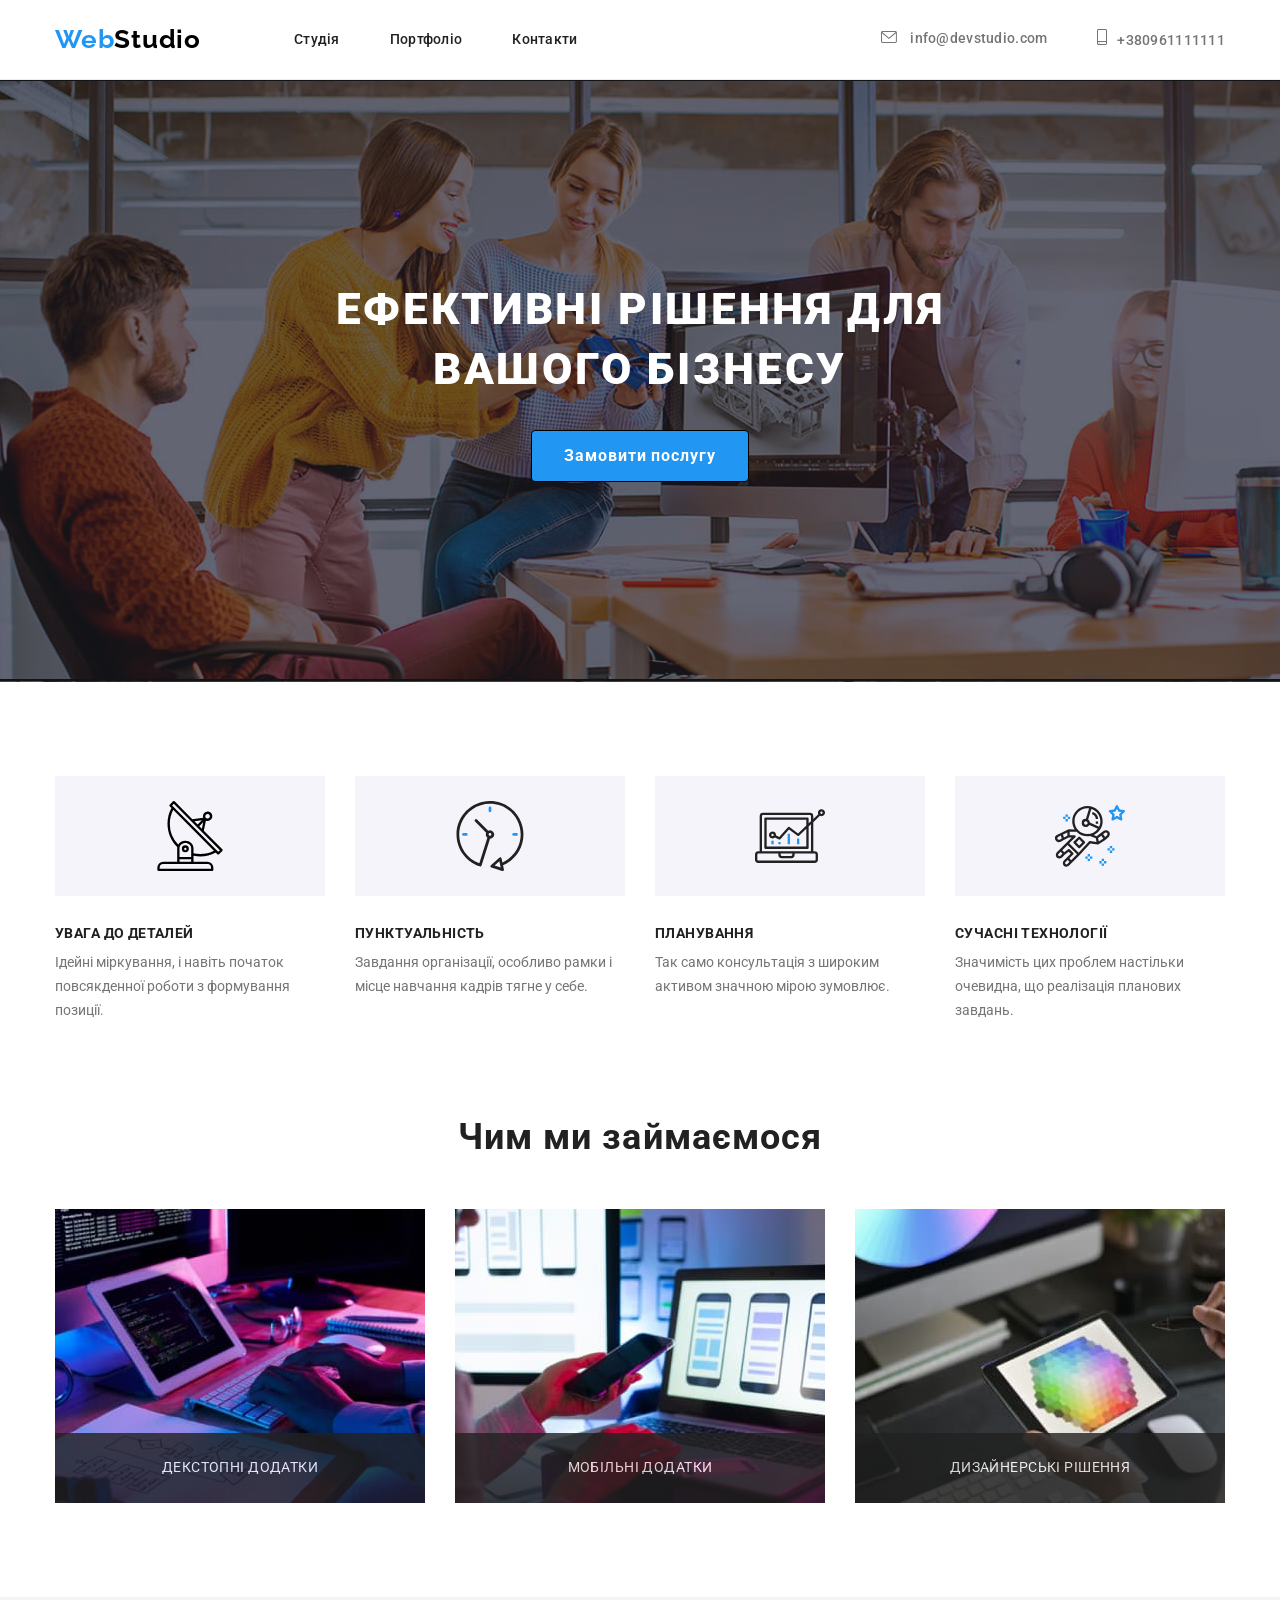
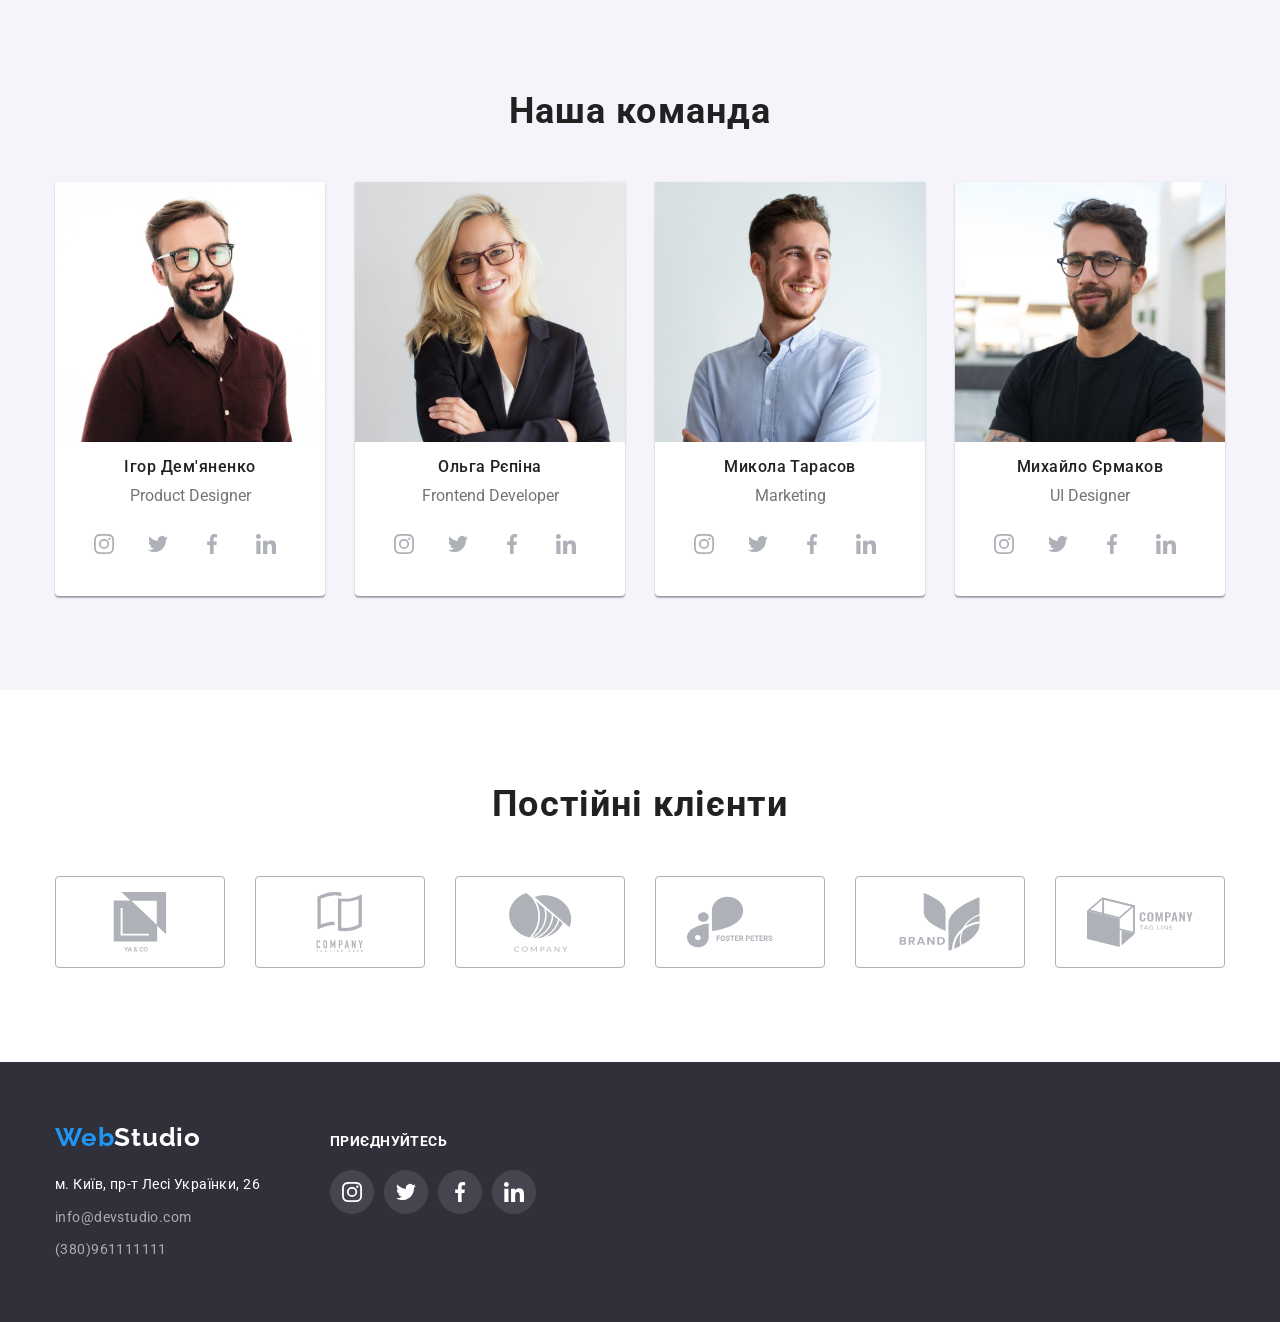
==== index.html @ 89b9e303 "my-hw5" ====
<!DOCTYPE html>
<html lang="uk">
<head>
  <meta charset="UTF-8">
  <meta http-equiv="X-UA-Compatible" content="IE=edge">
  <meta name="viewport" content="width=device-width, initial-scale=1.0">
  <title>Document</title>
  <link rel="stylesheet" href="https://cdnjs.cloudflare.com/ajax/libs/modern-normalize/1.1.0/modern-normalize.min.css" integrity="sha512-wpPYUAdjBVSE4KJnH1VR1HeZfpl1ub8YT/NKx4PuQ5NmX2tKuGu6U/JRp5y+Y8XG2tV+wKQpNHVUX03MfMFn9Q==" crossorigin="anonymous" referrerpolicy="no-referrer">
  <link href="https://fonts.googleapis.com/css2?family=Raleway:wght@700&family=Roboto:wght@400;500;700;900&display=swap" rel="stylesheet">
  <link rel="stylesheet" href="css/style.css">
  <link rel="preconnect" href="https://fonts.googleapis.com">
  <link rel="preconnect" href="https://fonts.gstatic.com" crossorigin>
 </head>
<body>
  <header>
      <div class="conteiner">
        <div class="header-conteiner">
            <div class="logo-conteiner">
              <a class="logo" href="./index.html">Web<span class="icon">Studio</span></a>
            </div>
            <nav>
              <ul class="site-nav">
                <li class="item"><a href="./index.html" class="link">Студія</a></li>
                <li class="item"><a href="./portfolio.html" class="link">Портфоліо</a></li>
                <li class="item"><a href="./index.html" class="link">Контакти</a></li>
              </ul>
            </nav> 
            <ul class="contacts">
              <li class="item">
                <a class="list" href="malto:info@devstudio.com">
                   <svg class="icon-contacts" width="16px" height="12px">
                    <use href="./images/icon.svg#icon-envelope"></use>
                  </svg> info@devstudio.com</a>
              </li>
              <li class="item">
                <a class="list" href="tel:+380961111111">
                  <svg class="icon-contacts" width="10px" height="16px">
                    <use href="./images/icon.svg#icon-smartphone"></use>
                  </svg>+380961111111</a>
              </li>
            </ul>
          </div>
      </div>    
    </header>
  <main>
      <!--Section 1-->
        <section class="main-section">
          <div class="conteiner">
              <h1 class="title">
              Ефективні рішення для вашого бізнесу
            </h1>
            <button type="button" class="button-primary" data-modal-open>
              Замовити послугу
            </button>
            <div class="backdrop is-hidden" data-modal>
              <div class="modal">
                <button class="icon-close" data-modal-close>
                  <svg width="11" height="11">
                    <use href="./images/icon.svg#icon-close"></use>
                  </svg>
                </button>
              </div>

            </div>
          </div>
        </section>
      <!--Наші переваги-->  
      <section class="section">
       <div class="conteiner">
         <div class="section-box">
           <ul class="second-conteiner">
              <li class="section-conteiner">
                    <div class="feature-icon">
                      <svg class="icon-inside" >
                        <use href="./images/icon.svg#icon-antenna"></use>
                      </svg>
                    </div>
                  <h3 class="section-title">
                    Увага до деталей
                  </h3>
                  <p class="secondary-text">
                    Ідейні міркування, і навіть початок повсякденної роботи з формування позиції.
                  </p>
              </li>
              <li class="section-conteiner">
                    <div class="feature-icon">
                      <svg class="icon-inside"  >
                        <use href="./images/icon.svg#icon-clock"></use>
                      </svg>
                    </div>
                    <h3 class="section-title">
                      Пунктуальність
                    </h3>
                    <p class="secondary-text">
                      Завдання організації, особливо рамки і місце навчання кадрів тягне у себе.
                    </p>
                </li>   
                <li class="section-conteiner">
                  <div class="feature-icon">
                      <svg class="icon-inside"  >
                        <use href="./images/icon.svg#icon-diagram"></use>
                      </svg>
                    </div>
                <h3 class="section-title">
                  Планування
                </h3>
                <p class="secondary-text">
                  Так само консультація з широким активом значною мірою зумовлює.
                </p>
              </li>
              <li class="section-conteiner">
                <div class="feature-icon">
                      <svg class="icon-inside"  >
                        <use href="./images/icon.svg#icon-astronaut"></use>
                      </svg>
                    </div>
                <h3 class="section-title">
                  Сучасні технології
                </h3> 
                <p class="secondary-text">
                  Значимість цих проблем настільки очевидна, що реалізація планових завдань.
                </p>
              </li>
             </ul>     
          </div>
        </div>
            </section>
          <!--Чим ми займаємось-->  
          <section class="section">
            <div class="conteiner">
              <div class="section-about">
                <h2 class="main-about">Чим ми займаємося</h2>
                <ul class="img-list">
                        <li class="lists">
                          <div class="list-info">
                            <p class="list-text">Декстопні додатки</p>
                          </div>
                          <img src="./images/img.jpg" alt="Верстальник, створює сайт" width="370">
                        </li>
                        <li class="lists">
                          <div class="list-info">
                            <p class="list-text">Мобільні додатки</p>
                          </div>
                          <img src="./images/box_2.jpg" alt="Тестувальник, перевіряє справність  програм на смартфоні" width="370">
                        </li>
                        <li class="lists">
                          <div class="list-info">
                            <p class="list-text">Дизайнерські рішення</p>
                          </div>
                          <img src="./images/box_3.jpg" alt="Веб. дизайнер, задає зовнішній вигляд  сайту  " width="370">
                        </li>
                    </ul>
                </div>
            </div>  
          </section>
      <!--Наша команда-->
        <section class="section-company">
          <div class="conteiner">
            <h2 class="main-about">
                 Наша команда
              </h2>
          <ul class="team-box">
                      <li class="about-list">
                          <img src="./images/Ihor.jpg" alt="Ihor"  width="270">
                          <div class="title-box">
                                 <h3 class="team-list">
                                Ігор Дем'яненко
                              </h3>
                            <p class="about-team">Product Designer</p>
                              <ul class="team-undercard">
                              <li class="icon-second">
                                <a href="https://www.instagram.com/"  rel="noopener noreferrer nofollow" class="link-icon">
                                  <svg class="icon-team" width="20" height="20">
                                    <use href="./images/icon.svg#icon-instagram"></use>
                                  </svg>
                                </a>
                              </li>
                              <li class="icon-second">
                                <a href="https://twitter.com/" rel="noopener noreferrer nofollow" class="link-icon">
                                   <svg class="icon-team" width="20" height="20">
                                    <use href="./images/icon.svg#icon-twitter"></use>
                                   </svg>
                                </a>
                              </li>
                              <li class="icon-second">
                                <a href="https://facebook.com" rel="noopener noreferrer nofollow" class="link-icon">
                                  <svg class="icon-team"  width="20" height="20">
                                    <use href="./images/icon.svg#icon-facebook"></use>
                                  </svg>
                                </a>
                              </li>
                              <li class="icon-second">
                                <a href="" rel="noopener noreferrer nofollow" class="link-icon">
                                  <svg class="icon-team" width="20" height="20">
                                    <use href="./images/icon.svg#icon-linkedin"></use>
                                  </svg>
                                </a>
                              </li>
                          </ul>
                          </div>
                      </li>
                      <li class="about-list">
                        <img src="./images/Olga.jpg" alt="Olga"  width="270">
                        <div class="title-box">
                            <h3 class="team-list">
                             Ольга Рєпіна
                            </h3>
                            <p class="about-team">
                             Frontend Developer
                            </p>
                          <ul class="team-undercard">
                              <li class="icon-second">
                                <a href="https://www.instagram.com/"  rel="noopener noreferrer nofollow" class="link-icon">
                                  <svg class="icon-team" width="20" height="20">
                                    <use href="./images/icon.svg#icon-instagram"></use>
                                  </svg>
                                </a>
                              </li>
                              <li class="icon-second">
                                <a href="https://twitter.com/" rel="noopener noreferrer nofollow" class="link-icon">
                                   <svg class="icon-team" width="20" height="20">
                                    <use href="./images/icon.svg#icon-twitter"></use>
                                   </svg>
                                </a>
                              </li>
                              <li class="icon-second">
                                <a href="https://facebook.com" rel="noopener noreferrer nofollow" class="link-icon">
                                  <svg class="icon-team"  width="20" height="20">
                                    <use href="./images/icon.svg#icon-facebook"></use>
                                  </svg>
                                </a>
                              </li>
                              <li class="icon-second">
                                <a href="" rel="noopener noreferrer nofollow" class="link-icon">
                                  <svg class="icon-team" width="20" height="20">
                                    <use href="./images/icon.svg#icon-linkedin"></use>
                                  </svg>
                                </a>
                              </li>
                          </ul>
                        </div>
                      </li>
                      <li class="about-list">
                        <img src="./images/Mukola.jpg" alt="Mukola"  width="270">
                        <div class="title-box">
                          <h3 class="team-list">
                          Микола Тарасов
                        </h3>
                        <p class="about-team">
                          Marketing
                        </p>
                        <ul class="team-undercard">
                            <li class="icon-second">
                              <a href="https://www.instagram.com/"  rel="noopener noreferrer nofollow" class="link-icon">
                                <svg class="icon-team" width="20" height="20">
                                  <use href="./images/icon.svg#icon-instagram"></use>
                                </svg>
                              </a>
                            </li>
                            <li class="icon-second">
                              <a href="https://twitter.com/" rel="noopener noreferrer nofollow" class="link-icon">
                                  <svg class="icon-team" width="20" height="20">
                                  <use href="./images/icon.svg#icon-twitter"></use>
                                  </svg>
                              </a>
                            </li>
                            <li class="icon-second">
                              <a href="https://facebook.com" rel="noopener noreferrer nofollow" class="link-icon">
                                <svg class="icon-team"  width="20" height="20">
                                  <use href="./images/icon.svg#icon-facebook"></use>
                                </svg>
                              </a>
                            </li>
                            <li class="icon-second">
                              <a href="" rel="noopener noreferrer nofollow" class="link-icon">
                                <svg class="icon-team" width="20" height="20">
                                  <use href="./images/icon.svg#icon-linkedin"></use>
                                </svg>
                              </a>
                            </li>
                        </ul>
                        </div>
                      </li>
                    <li class="about-list">
                        <img src="./images/Mykhailo.jpg" alt="Mykhailo"  width="270">
                        <div class="title-box">
                           <h3 class="team-list">
                          Михайло Єрмаков
                        </h3>
                        <p class="about-team">
                          UI Designer
                        </p>
                        <ul class="team-undercard">
                            <li class="icon-second">
                              <a href="https://www.instagram.com/"  rel="noopener noreferrer nofollow" class="link-icon">
                                <svg class="icon-team" width="20" height="20">
                                  <use href="./images/icon.svg#icon-instagram"></use>
                                </svg>
                              </a>
                            </li>
                            <li class="icon-second">
                              <a href="https://twitter.com/" rel="noopener noreferrer nofollow" class="link-icon">
                                  <svg class="icon-team" width="20" height="20">
                                  <use href="./images/icon.svg#icon-twitter"></use>
                                  </svg>
                              </a>
                            </li>
                            <li class="icon-second">
                              <a href="https://facebook.com" rel="noopener noreferrer nofollow" class="link-icon">
                                <svg class="icon-team"  width="20" height="20">
                                  <use href="./images/icon.svg#icon-facebook"></use>
                                </svg>
                              </a>
                            </li>
                            <li class="icon-second">
                              <a href="" rel="noopener noreferrer nofollow" class="link-icon">
                                <svg class="icon-team" width="20" height="20">
                                  <use href="./images/icon.svg#icon-linkedin"></use>
                                </svg>
                              </a>
                            </li>
                        </ul>
                        </div>
                   </li>
               </ul>
          </div>
        </section>
      <!--Постійні клієнти -->
      <section class="section-clients">
        <div class="conteiner">
          <h2 class="title-clients"> Постійні клієнти</h2>
            <ul class="clients-list">
              <li class="client-item" >
                <a href="#" class="box-client">
                  <svg class="client-icon" width="106px" height="60px">
                    <use href="./images/icon.svg#icon-yaco"></use>
                  </svg>
                </a>
               </li>
              <li  class="client-item">
                  <a href="#" class="box-client">
                    <svg class="client-icon" width="106px" height="60px">
                      <use href="./images/icon.svg#icon-tag-hare"></use>
                    </svg>
                  </a>
              </li>
              <li class="client-item">
                 <a href="#" class="box-client">
                    <svg class="client-icon" width="106px" height="60px">
                      <use href="./images/icon.svg#icon-company"></use>
                    </svg>
                 </a>
              </li>
              <li class="client-item">
                <a href="#" class="box-client">
                  <svg class="client-icon" width="106px" height="60px">
                    <use href="./images/icon.svg#icon-foster"></use>
                  </svg>
                </a>
              </li>
              <li class="client-item">
                 <a href="#" class="box-client">
                   <svg class="client-icon" width="106px" height="60px">
                     <use href="./images/icon.svg#icon-brand"></use>
                   </svg>
                 </a>
              </li>
              <li class="client-item">
                <a href="#" class="box-client">
                  <svg class="client-icon" width="106px" height="60px">
                    <use href="./images/icon.svg#icon-tag-end"></use>
                  </svg>
                </a>
              </li>
            </ul>
        </div>
      </section>
     </main>
        <footer class="footer-section">
           <div class="conteiner">
            <div class="address-box">
                <address>
                    <a class="footer-logo" href="./index.html">Web<span class="footer-icon">Studio</span></a>
                  <div class="logo-box">
                      <ul class="footer-text">
                        <li class="footer-list"><a class="address-map" href="https://goo.gl/maps/CPtrU1FHBa2aNyZL9" target="_blank" rel="noopener noreferrer nofollow">м. Київ, пр-т Лесі Українки, 26</a></li>
                        <li class="footer-list"><a class="footer-link" href="malto:info@devstudio.com">info@devstudio.com</a></li>
                        <li class="footer-list"><a class="footer-link" href="tel:+380961111111">(380)961111111</a></li>
                      </ul>
                  </div>
                </address>
                <div class="join-us">
                  <p class="join-item">Приєднуйтесь</p>
                    <ul class="join-boxes" >
                      <li>
                        <a href="https://www.instagram.com/"  rel="noopener noreferrer nofollow" class="join-link">
                          <svg class="icon-join">
                            <use href="./images/icon.svg#icon-instagram"></use>
                          </svg>
                        </a>
                      </li>
                      <li>
                        <a href="https://www.instagram.com/"  rel="noopener noreferrer nofollow" class="join-link">
                          <svg class="icon-join">
                            <use href="./images/icon.svg#icon-twitter"></use>
                          </svg>
                        </a>
                      </li>
                      <li>
                        <a href="https://www.instagram.com/"  rel="noopener noreferrer nofollow" class="join-link">
                          <svg class="icon-join">
                            <use href="./images/icon.svg#icon-facebook"></use>
                          </svg>
                        </a>
                      </li>
                      <li>
                        <a href="https://www.instagram.com/"  rel="noopener noreferrer nofollow" class="join-link">
                          <svg class="icon-join">
                            <use href="./images/icon.svg#icon-linkedin"></use>
                          </svg>
                        </a>
                      </li>
                    </ul>
                </div>
            </div>
           </div>
        </footer>
      <script src="./js/modal.js"></script>  
     </body>
</html>
---- css/style.css ----
html{
box-sizing: border-box;
}

*,
*::before,
*::after{
box-sizing: inherit;
}
:root{
--primary-text-color:#212121;
--title-text-color:#757575;
--accent-color:#2196f3;
--logo-text-color:#000000;
--primary-bg-color:#ffffff;
--primary-color-site:#2F303A;
--secondary-text-color:#F5F4FA;
--secondary-bg-color:rgba(255, 255, 255, 0.6);
--active-btm-color:#188CE8;
--border-color:#ECECEC;
--border-second-color:#AFB1B8;
}

body{
font-family:'Roboto';
color: var(--primary-text-color);
}
h1, h2, h3, h4, h5, h6, p, ul {
margin: 0px;
padding: 0px;
}

ul{
text-decoration: none;
list-style: none;

}
/* Conteiner */
.conteiner{
width: 1200px;
padding: 0px 15px;
margin: auto;


}
/* Style site */


/* Logo Company */
header .logo {
color:var(--accent-color);}
.icon{
color: var(--logo-text-color)}

.logo{
text-decoration: none;
font-family: 'Raleway';
font-weight: 700;
font-size: 26px;
line-height: 1.19;
letter-spacing: 0.03em;

}
.logo{
display: block;
padding: 24px 0;
}


.footer-logo{
font-style: normal;
font-weight: 700;
font-size: 26px;
line-height:1.19;
letter-spacing: 0.03em;
color: var(--accent-color);
}
.logo-box{
margin-top: 20px;
}

.footer-icon{
color: var(--primary-bg-color);
}

.footer-logo{
text-decoration: none;
font-family: 'Raleway';
font-weight: 700;
font-size: 26px;
line-height: 1.19;
letter-spacing: 0.03em;
}


.box-item{
display: block;
width: 231px;
height: 81px;
} 

/* site nav */
.link{  
position: relative;    
color: inherit;
font-weight: 500;
font-size: 14px;
line-height: 1.14;
letter-spacing: 0.02em;
text-decoration: none;

padding: 32px 0;
transition:color 250ms cubic-bezier(0.4, 0, 0.2, 1);
}

.link:hover{
color:var(--accent-color);

}
.link:focus{
color: var(--accent-color);

}

.link:hover::after,
.link:focus::after{
content: "";
display: block;
position: absolute;
margin-top: 26px ;
left: 0;
width: 100%;
height: 4px;
background: rgba(33, 150, 243, 1);
border-radius: 2px;
transition:background-color 1250ms cubic-bezier(0.4, 0, 0.2, 1);
}



.link-blue { 
font-weight: 500;
font-size: 14px;
line-height:1.14;
letter-spacing: 0.02em;
color:inherit;
color: var(--accent-color);


}

.site-nav .link-blue{
text-decoration: none;
color:var(--accent-color);
} 


/* header */
.header-conteiner{
display: flex;
align-items: center;
justify-content: center;
}
header{
border-bottom: 1px solid var(--border-color);
}
.logo-conteiner{
display: flex;
margin-right: 93px;
}
.item { 
margin-right: 50px;


} 

.item:last-child{
margin-right: 0px;
}


.site-nav {
display: flex;

}


.contacts{
display:flex;
margin-left: auto;
}



.contacts .list {
color: var(--title-text-color);
text-decoration: none;
font-weight: 500;
font-size: 14px;
line-height: 1.14;
letter-spacing: 0.02em;
padding: 32px 0;

transition:color 250ms cubic-bezier(0.4, 0, 0.2, 1);
}
.list:hover { 
color: var(--accent-color);

} 
.list:focus{
color: var(--accent-color);
}


/* Main */
.icon-close{
position: absolute;
top:2%;
right:2%;
display: flex;
align-items: center;
justify-content: center;
border: 1px solid rgba(0, 0, 0, 10%);
border-radius: 50%;

width: 30px;
height: 30px;

background-color: #ffffff;  
transition: box-shadow 250ms cubic-bezier(0.4, 0, 0.2, 1);
}
.icon-close:hover{
box-shadow: 0px 1px 3px rgba(0, 0, 0, 0.12), 0px 1px 1px rgba(0, 0, 0, 0.14), 0px 2px 1px rgba(0, 0, 0, 0.2);

}
.backdrop{
position:fixed;
top: 0;
left: 0;
width:100%;
height:100%;
background-color:rgba(0, 0, 0, 0.2)
}
.backdrop.is-hidden{
opacity: 0;
pointer-events: none;
}
.modal{
position: absolute;
top: 50%;
left: 50%;

min-width: 528px;
min-height: 581px;
transform: translate(-50%, -50%);

background-color: #ffffff;
border-radius: 4px;
transition:box-shadow 250ms cubic-bezier(0.4, 0, 0.2, 1);
}
.modal:hover{
box-shadow: 0px 1px 3px rgba(0, 0, 0, 0.12), 0px 1px 1px rgba(0, 0, 0, 0.14), 0px 2px 1px rgba(0, 0, 0, 0.2);

}
.main-section {
display: block;
background-color: var(--primary-color-site);
max-width: 1600px;
margin: 0 auto;
text-align: center;
padding: 200px 0;
background-image: linear-gradient(to right,
rgba(47, 48, 58, 0.4),
rgba(47, 48, 58, 0.4)
),
url("../images/hero.jpg");
background-color: #2F303A66;
}

.title {
color:var(--primary-bg-color);
font-weight: 900;
font-size: 44px;
line-height: 1.36;
letter-spacing: 0.06em;
max-width: 696px;
margin: 0 auto ;
margin-bottom: 30px;
text-transform: uppercase;

}
.main-about{
text-align: center;
font-weight: 700;
font-size: 36px;
line-height:1.16;
letter-spacing: 0.03em;

}
/* Sections */
.list-text{
font-size: 14px;
line-height: 1.14;
text-align: center;
padding: 27px 0;
letter-spacing: 0.03em;
text-transform: uppercase;

color: var(--primary-bg-color);

}
.list-info{
position: absolute;
display: inline-block;
width: 370px;
height: 70px;

bottom:-0;
left: 50%;
transform: translate(-50%, -0%);

background-color:var(--primary-text-color);
opacity: 0.8;
}
.under-card{
border: 1px solid var(--border-color);
border-top: none;
padding: 20px 24px;
margin-top: -5px;
}

.hero-section{
padding: 94px 0px;

}
.button-conteiner{
display: flex;
justify-content: center;
margin-bottom: 50px;

}
.button-list{
margin-right: 8px;
}
.button-list:last-child{
margin-right: 0px ;
}
ul a {
text-decoration: none;
}

.section-project{
display: flex;
flex-wrap: wrap;  
}

.about:nth-child(3n){
margin-right:0px;
}
.about:nth-last-child(-n + 3) {
margin-bottom: 0px;
}

.section{
display:flex;
padding: 94px 0px 0px;

}
.section-clients{
padding: 94px 0px 94px;
}
.second-conteiner{
display: flex;

}
.section-conteiner{
width: 270px;
}
.section-conteiner:not(:last-child)
{
margin-right: 30px;
}
.section-about{
text-align: center;
padding-bottom: 94px;
}

.project-list{
display: block;
text-decoration: none;

}
img{
display: block;
max-width: 100%;
height: auto;

}
.img-projects{
display: block;
text-decoration: none;


transition:box-shadow 250ms cubic-bezier(0.4, 0, 0.2, 1);
}
.img-projects:hover{
display: block;
box-shadow: 0px 1px 1px rgba(0, 0, 0, 0.12), 0px 4px 4px rgba(0, 0, 0, 0.06), 1px 4px 6px rgba(0, 0, 0, 0.16);

}

.img-list{
display:flex;
margin-top: 50px;

}
.lists:not(:last-child){
margin-right: 30px;

}

.lists{
  display: flex;
  position: relative;
}


.team-box{
display: flex;
margin-top: 50px ;

}
.about-list {
display: inline-block;
text-align: center;
margin-right: 30px;
background-color: var(--primary-bg-color);
box-shadow: 0px 1px 3px rgba(0, 0, 0, 0.12), 0px 1px 1px rgba(0, 0, 0, 0.14), 0px 2px 1px rgba(0, 0, 0, 0.2);
border-radius: 0px 0px 4px 4px; ;

}
.about-list:last-child{
margin-right: 0px;
}
.title-clients{
font-weight: 700;
font-size: 36px;
line-height: 1.16;
text-align: center;
letter-spacing: 0.03em;
text-align: center;
margin-bottom: 50px;
}


.clients-list{
display: flex;
align-items: center;
justify-content: center;
}


/* Buttons */

.button{
font-family: 'Roboto';
text-decoration: none;
font-weight: 500;
font-size: 16px;
line-height:1.6;
letter-spacing: 0.03em;
color: inherit;
cursor: pointer;
padding: 6px 22px;  
border-radius: 4px;
border: none;

transition:box-shadow 250ms cubic-bezier(0.4, 0, 0.2, 1),
color 250ms cubic-bezier(0.4, 0, 0.2, 1),
  background-color 250ms cubic-bezier(0.4, 0, 0.2, 1) ;
}

.button:hover{
box-shadow: 0px 3px 1px rgba(0, 0, 0, 0.1), 0px 1px 2px rgba(0, 0, 0, 0.08), 0px 2px 2px rgba(0, 0, 0, 0.12);
color: var(--primary-bg-color);
background-color:var(--active-btm-color)

}
.button:focus{
background-color:var(--accent-color);
color: var(--primary-bg-color)

}


.button-primary{
background-color:var(--accent-color) ;
color: var(--primary-bg-color);
cursor: pointer;
text-decoration: none;
font-weight: 700;
font-size: 16px;
line-height: 1.87;
letter-spacing: 0.06em;
display: inline-block;
padding: 10px 32px;
border:1px solid #000000;
border-radius: 4px;

transition:color 250ms cubic-bezier(0.4, 0, 0.2, 1),
background-color 250ms cubic-bezier(0.4, 0, 0.2, 1) ;
}

.button-primary:hover{
background-color:var(--active-btm-color)
}
.button-primary:focus{
background-color: var(--active-btm-color);
color: var(--primary-bg-color);
}

/* about-company*/
.thumb{
position: relative;
overflow: hidden;
width: 370px;
height: 294px;

}


.about:hover .overlay  {
transform: translateY(0);
}

.overlay{
position: absolute;
top: 0;
left: 0;
width: 100%;
height: 100%;
background:var(--accent-color);
opacity: 0.9;


transform: translateY(100%);
transition: transform 250ms cubic-bezier(0.4, 0, 0.2, 1);


display: flex;

}

.project-text{

font-size: 18px;
line-height: 1.55;
letter-spacing: 0.03em;
padding: 64px 24px;

color: var(--primary-bg-color);
}

.section-company{
background-color:var(--secondary-text-color);
padding: 94px 0px;
}

.about{
width: calc((100% - 60px) / 3);
margin-right: 30px;
margin-bottom: 30px;
background-color: var(--primary-bg-color);    
}


.section-title{
font-weight: 700;
font-size: 14px;
line-height:1.14;
letter-spacing: 0.03em;
text-transform: uppercase;
margin-bottom: 10px;
}

.project-title{
font-weight: 700;
font-size: 18px;
line-height:2;
letter-spacing: 0.06em;
}

.project-section{
color:var(--primary-text-color);
font-weight: 700;
font-size: 18px;
line-height: 2;
letter-spacing: 0.06em;
margin: 0 auto 4px;
}

.about-team{
text-decoration: none;
font-size: 16px;
margin-bottom: 16px;
line-height:1.18; 
color:var(--title-text-color);


}
.team-undercard {
display: flex;
align-items: center;
justify-content: center;
}

.box-list:not(:last-child){
display: block ;
margin-right: 30px;
}


.team{
font-size: 16px;
line-height:1.87;
color: var(--title-text-color)

}
.team-list{
font-weight: 500;
font-size: 16px;
line-height: 1.18;
letter-spacing: 0.03em;
color:var(--primary-text-color);
margin-bottom: 10px;
}
.title-box{
padding: 16px 0 30px;
}
/* Secondary text */

.secondary-text{
color: var(--title-text-color);
font-size: 14px;
line-height:1.7;
}

/* footer */
.join-boxes{
display: flex;
align-items: center;
justify-content: space-between;

}
.address-box{

display: flex;
align-items: baseline;
justify-content:start ;



}
.join-link{
display: flex;
align-items: center;
justify-content: center;
width: 44px;
height: 44px;
background-color: rgba(255, 255, 255, 0.1);
background-size: 100%;
border-radius: 50%; 

}
.join-link:hover{
background-color: var(--accent-color);
box-shadow: 0px 4px 4px rgba(0, 0, 0, 0.25);
transition:250ms cubic-bezier(0.4, 0, 0.2, 1);
}
.join-link:focus{
color: var(--primary-bg-color);
background-color: var(--accent-color);
box-shadow: 0px 4px 4px rgba(0, 0, 0, 0.25);
transition: 250ms cubic-bezier(0.4, 0, 0.2, 1);
}
.icon-join{
width: 20px;
height: 20px;
fill: var(--primary-bg-color);
}
.join-us{
display: inline-block;
width: 206px;
height: 80px;
margin-left: 70px;
}
.join-item{

font-weight: 700;
font-size: 14px;
line-height: 1.14;
letter-spacing: 0.03em;
text-transform: uppercase;
color: var(--primary-bg-color);
margin-bottom: 20px;
}
.footer-section {
display: flex;
background-color: var(--primary-color-site);
margin: 0 auto;
padding: 60px 0px;
}

.address-conteiner{
display: block;
width: 231px;
height: 81px;
}

.footer-text{
display: flex;
flex-direction: column;
gap: 9px;
text-decoration:none;
font-style: normal;
font-size:14px;
line-height:1.7;
letter-spacing: 0.03em;

}

.footer-link{
text-decoration: none;
color:var(--secondary-bg-color);
transition: color 250ms cubic-bezier(0.4, 0, 0.2, 1);
}
.footer-link:hover{
color: var(--accent-color);

}
.footer-link:focus{
color: var(--accent-color);

}
.address-map{
text-decoration: none;
color: var(--primary-bg-color);
transition: color 250ms cubic-bezier(0.4, 0, 0.2, 1);
}
.address-map:hover{
color: var(--accent-color);

}
.address-map:focus{
color: var(--accent-color);

}
/* Icon */
.feature-icon {
display: flex;
align-items: center;
justify-content: center;
width: 270px;
height: 120px;
margin-bottom: 30px;
background-color: var(--secondary-text-color);

}

.icon-inside {
display: block;
width: 70px;
height: 70px;
}
.icon-contacts{
margin-right: 10px; 
fill: currentColor;

}

.box-client{
display: flex;
align-items: center;
justify-content: center;
width: 170px;
height: 92px;
border: 1px solid var(--border-second-color);
border-radius: 4px;
cursor: pointer;
color: var(--border-second-color);

transition: color 250ms cubic-bezier(0.4, 0, 0.2, 1),
border 250ms cubic-bezier(0.4, 0, 0.2, 1), 
filter 250ms cubic-bezier(0.4, 0, 0.2, 1);
}

.client-icon{
  fill: currentColor;
} 
.client-item{
  margin-right: 30px; 
 
}
  
.client-item:last-child {
    margin-right: 0px;
  }
  

.box-client:hover{
color: var(--accent-color);
border: 1px solid var(--accent-color);
filter: drop-shadow(0px 4px 4px rgba(0, 0, 0, 0.25));
}
.box-client:focus{
  color: var(--accent-color);
  filter: drop-shadow(0px 4px 4px rgba(0, 0, 0, 0.25));
 }


.link-icon{
  display: flex;
  align-items: center;
  justify-content: center;
  width: 44px;
  height: 44px;
  border-radius: 50%;
  color: var(--border-second-color);
  

} 
.link-icon{
 margin-right: 10px;
transition: color 250ms cubic-bezier(0.4, 0, 0.2, 1),
background-color 250ms cubic-bezier(0.4, 0, 0.2, 1),
box-shadow 250ms cubic-bezier(0.4, 0, 0.2, 1);
}

.link-icon:hover{
color: var(--primary-bg-color);
background-color: var(--accent-color);
box-shadow: 0px 4px 4px rgba(0, 0, 0, 0.25);

}
.link-icon:focus{
 color: var(--primary-bg-color);
 background-color: var(--accent-color);
box-shadow: 0px 4px 4px rgba(0, 0, 0, 0.25);

}
.icon-team{
 fill: currentColor;
}


.hower-color{
  color: var(--accent-color);
}
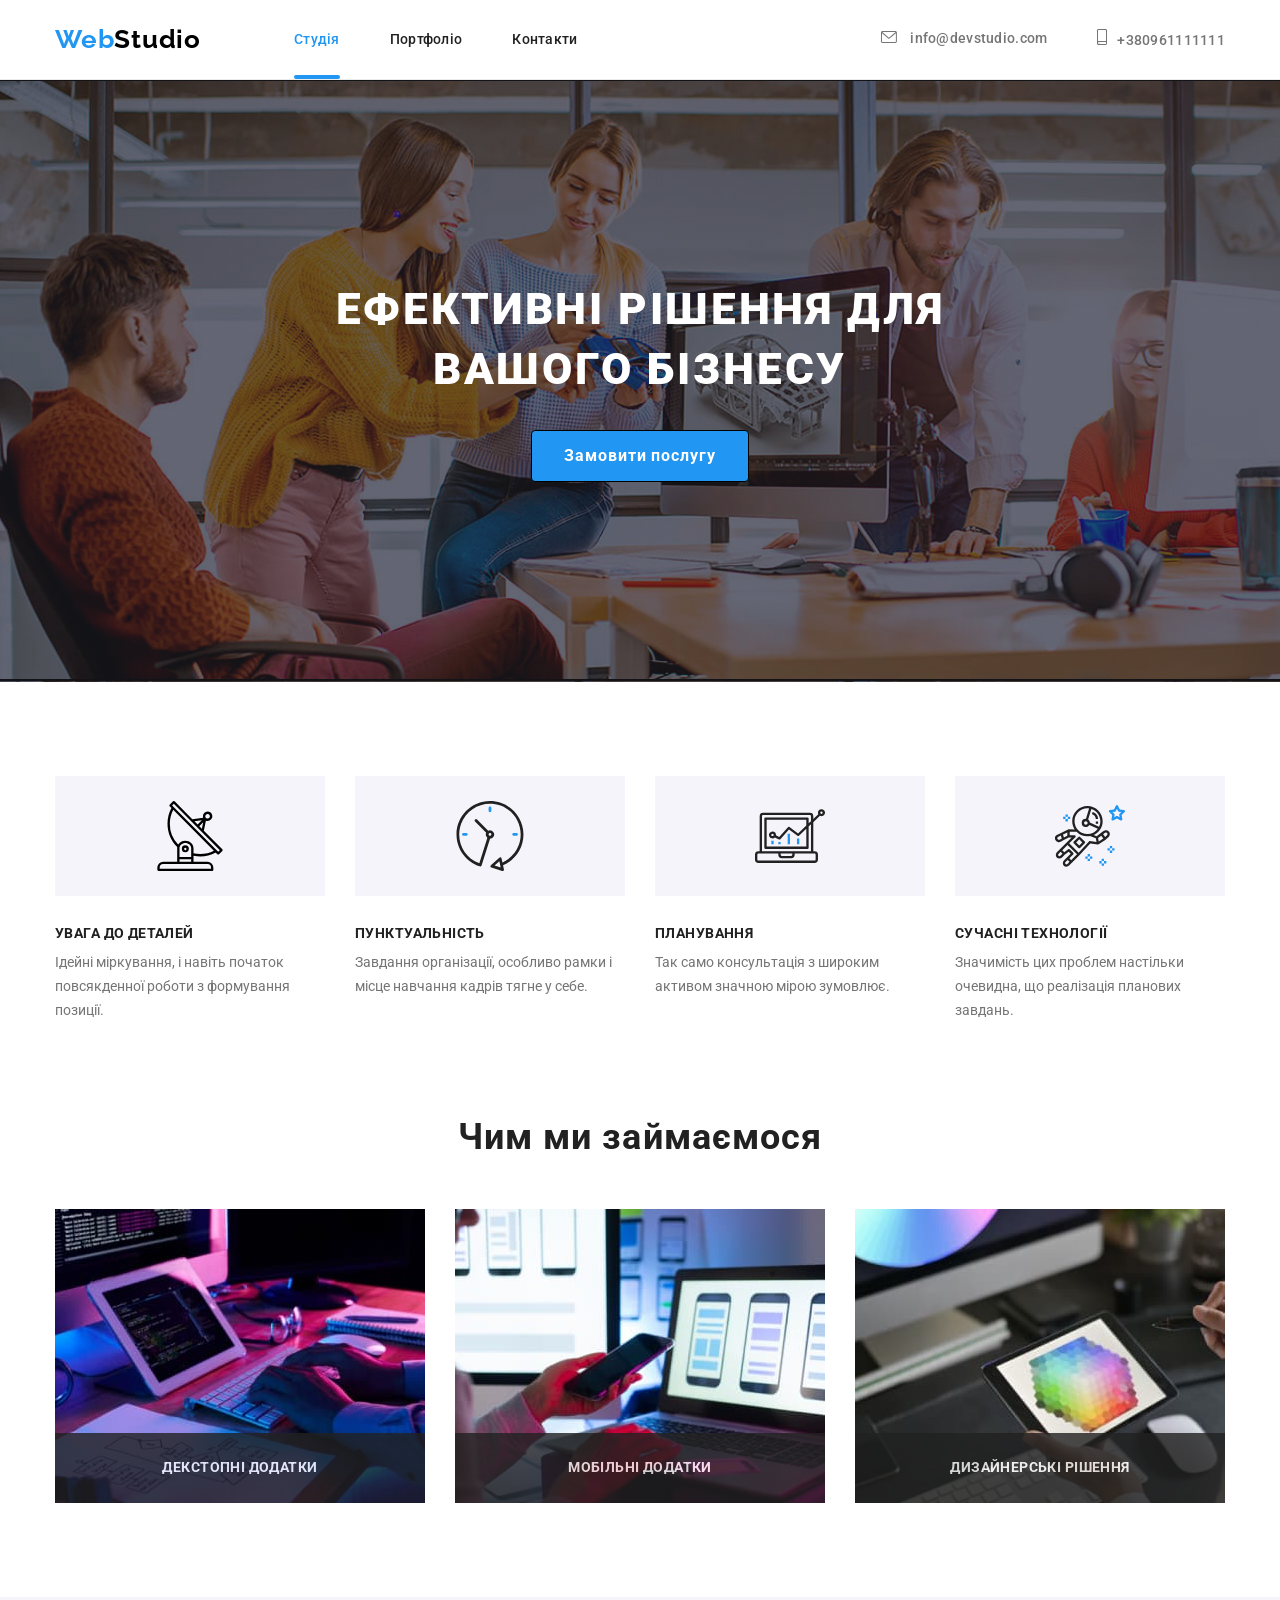
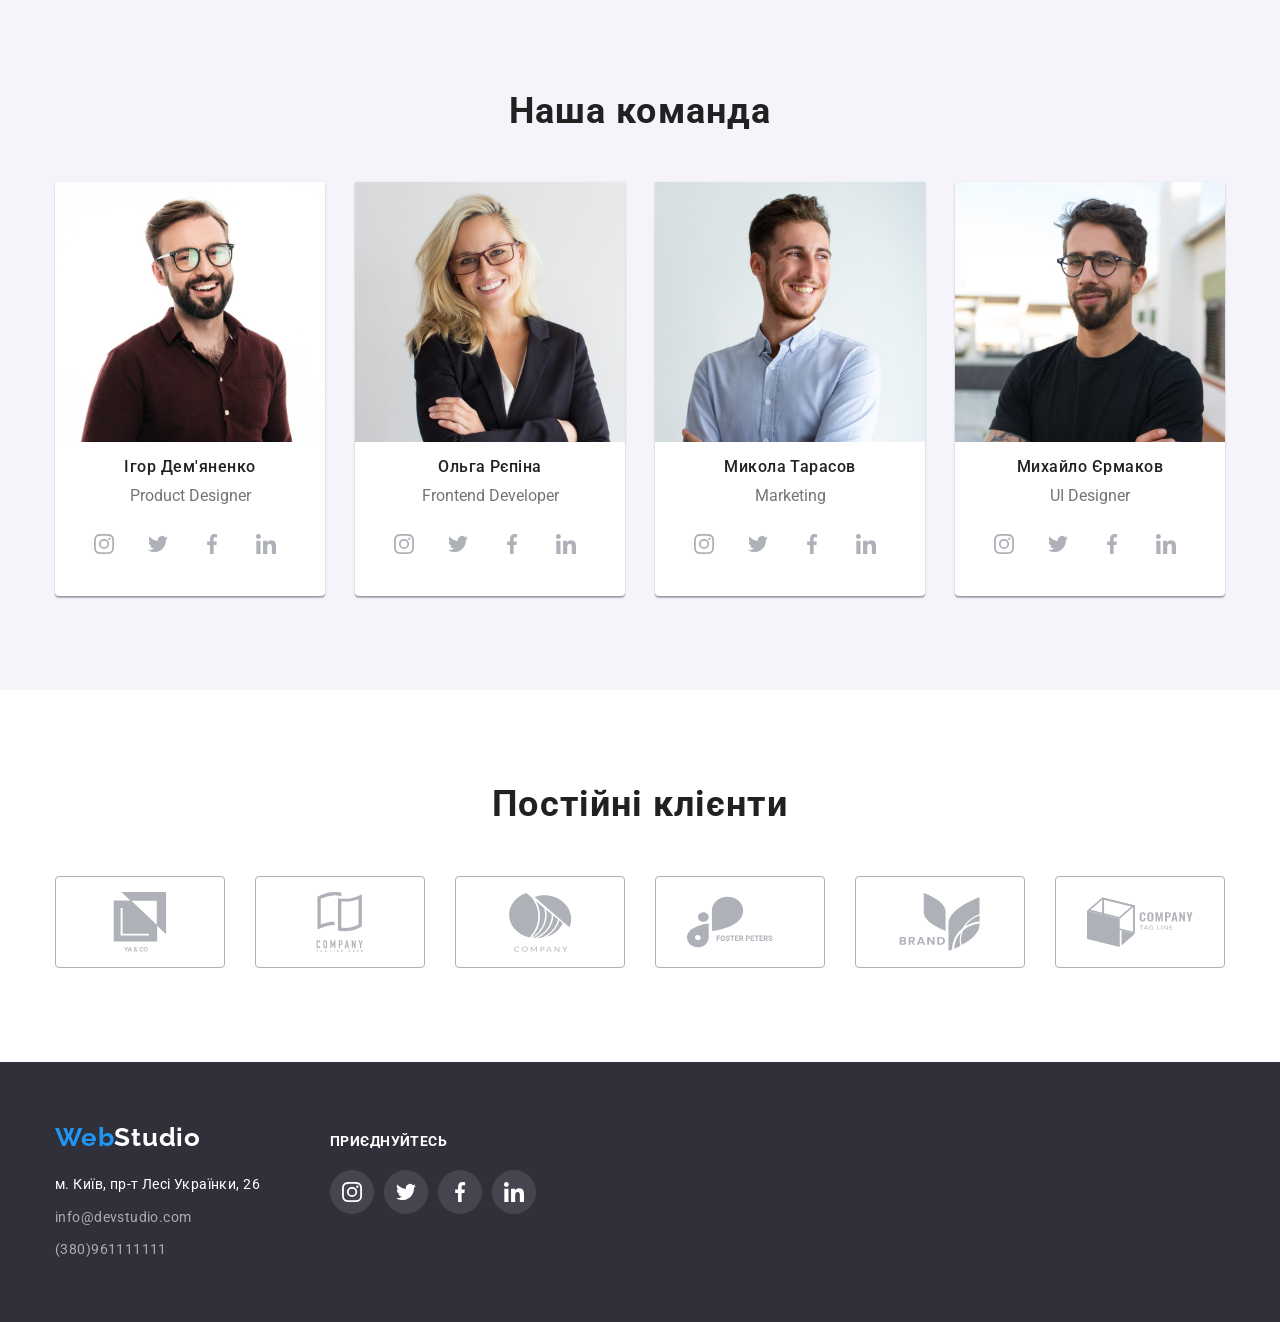
==== commit cc855c3c: "fix" ====
--- a/index.html
+++ b/index.html
@@ -20,7 +20,7 @@
             </div>
             <nav>
               <ul class="site-nav">
-                <li class="item"><a href="./index.html" class="link">Студія</a></li>
+                <li class="item"><a href="./index.html" class="link-blue">Студія</a></li>
                 <li class="item"><a href="./portfolio.html" class="link">Портфоліо</a></li>
                 <li class="item"><a href="./index.html" class="link">Контакти</a></li>
               </ul>
@@ -44,26 +44,26 @@
     </header>
   <main>
       <!--Section 1-->
-        <section class="main-section">
-          <div class="conteiner">
-              <h1 class="title">
-              Ефективні рішення для вашого бізнесу
-            </h1>
-            <button type="button" class="button-primary" data-modal-open>
-              Замовити послугу
+    <section class="main-section">
+      <div class="conteiner">
+          <h1 class="title">
+          Ефективні рішення для вашого бізнесу
+        </h1>
+        <button type="button" class="button-primary" data-modal-open>
+          Замовити послугу
+        </button>
+        <div class="backdrop is-hidden" data-modal>
+          <div class="modal">
+            <button class="icon-close" data-modal-close>
+              <svg width="11" height="11">
+                <use href="./images/icon.svg#icon-close"></use>
+              </svg>
             </button>
-            <div class="backdrop is-hidden" data-modal>
-              <div class="modal">
-                <button class="icon-close" data-modal-close>
-                  <svg width="11" height="11">
-                    <use href="./images/icon.svg#icon-close"></use>
-                  </svg>
-                </button>
-              </div>
+          </div>
 
-            </div>
-          </div>
-        </section>
+        </div>
+      </div>
+    </section>
       <!--Наші переваги-->  
       <section class="section">
        <div class="conteiner">
--- a/css/style.css
+++ b/css/style.css
@@ -138,7 +138,9 @@
 
 
 
-.link-blue { 
+.link-blue{ 
+position: relative;
+
 font-weight: 500;
 font-size: 14px;
 line-height:1.14;
@@ -146,7 +148,18 @@
 color:inherit;
 color: var(--accent-color);
 
-
+}
+
+.link-blue::after{
+content: "";
+display: block;
+position: absolute;
+margin-top: 26px;
+left: 0;
+width: 100%;
+height: 4px;
+background: rgba(33, 150, 243, 1);
+border-radius: 2px;
 }
 
 .site-nav .link-blue{
@@ -239,29 +252,39 @@
 left: 0;
 width:100%;
 height:100%;
-background-color:rgba(0, 0, 0, 0.2)
+background-color:rgba(0, 0, 0, 0.2);
+transition: opasity 250ms cubic-bezier(0.4, 0, 0.2, 1),
+visibility 250ms cubic-bezier(0.4, 0, 0.2, 1);;
 }
 .backdrop.is-hidden{
 opacity: 0;
 pointer-events: none;
-}
+visibility: hidden;
+
+}
+.backdrop.is-hidden .modal{
+  transform: translate(-50%, -50%) scaleX(0.1);
+}
+
+
 .modal{
-position: absolute;
+position:relative;
 top: 50%;
 left: 50%;
 
-min-width: 528px;
-min-height: 581px;
-transform: translate(-50%, -50%);
+width: 528px;
+height: 581px;
+transform: translate(-50%, -50%) scaleX(1);
 
 background-color: #ffffff;
 border-radius: 4px;
-transition:box-shadow 250ms cubic-bezier(0.4, 0, 0.2, 1);
+transition:transform 250ms cubic-bezier(0.4, 0, 0.2, 1);
 }
 .modal:hover{
 box-shadow: 0px 1px 3px rgba(0, 0, 0, 0.12), 0px 1px 1px rgba(0, 0, 0, 0.14), 0px 2px 1px rgba(0, 0, 0, 0.2);
 
 }
+
 .main-section {
 display: block;
 background-color: var(--primary-color-site);
@@ -299,6 +322,7 @@
 }
 /* Sections */
 .list-text{
+font-weight: 700;
 font-size: 14px;
 line-height: 1.14;
 text-align: center;
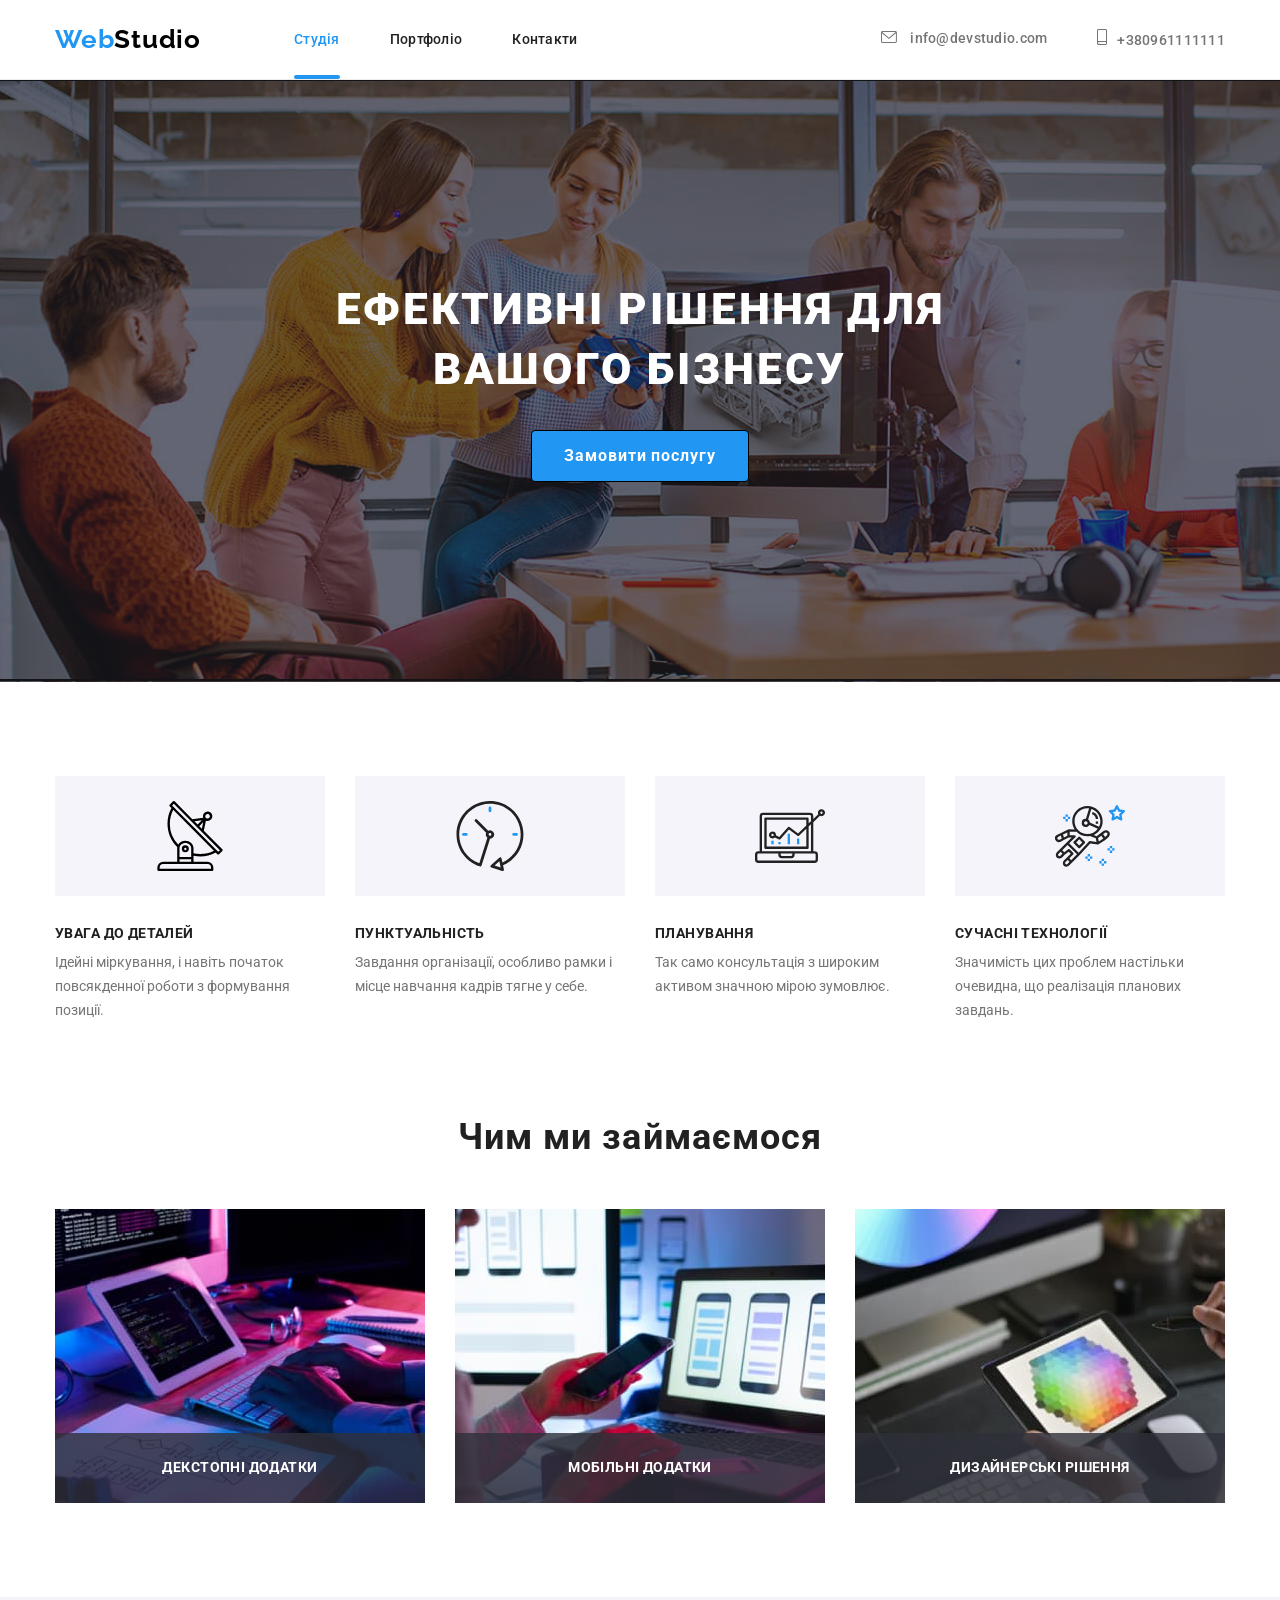
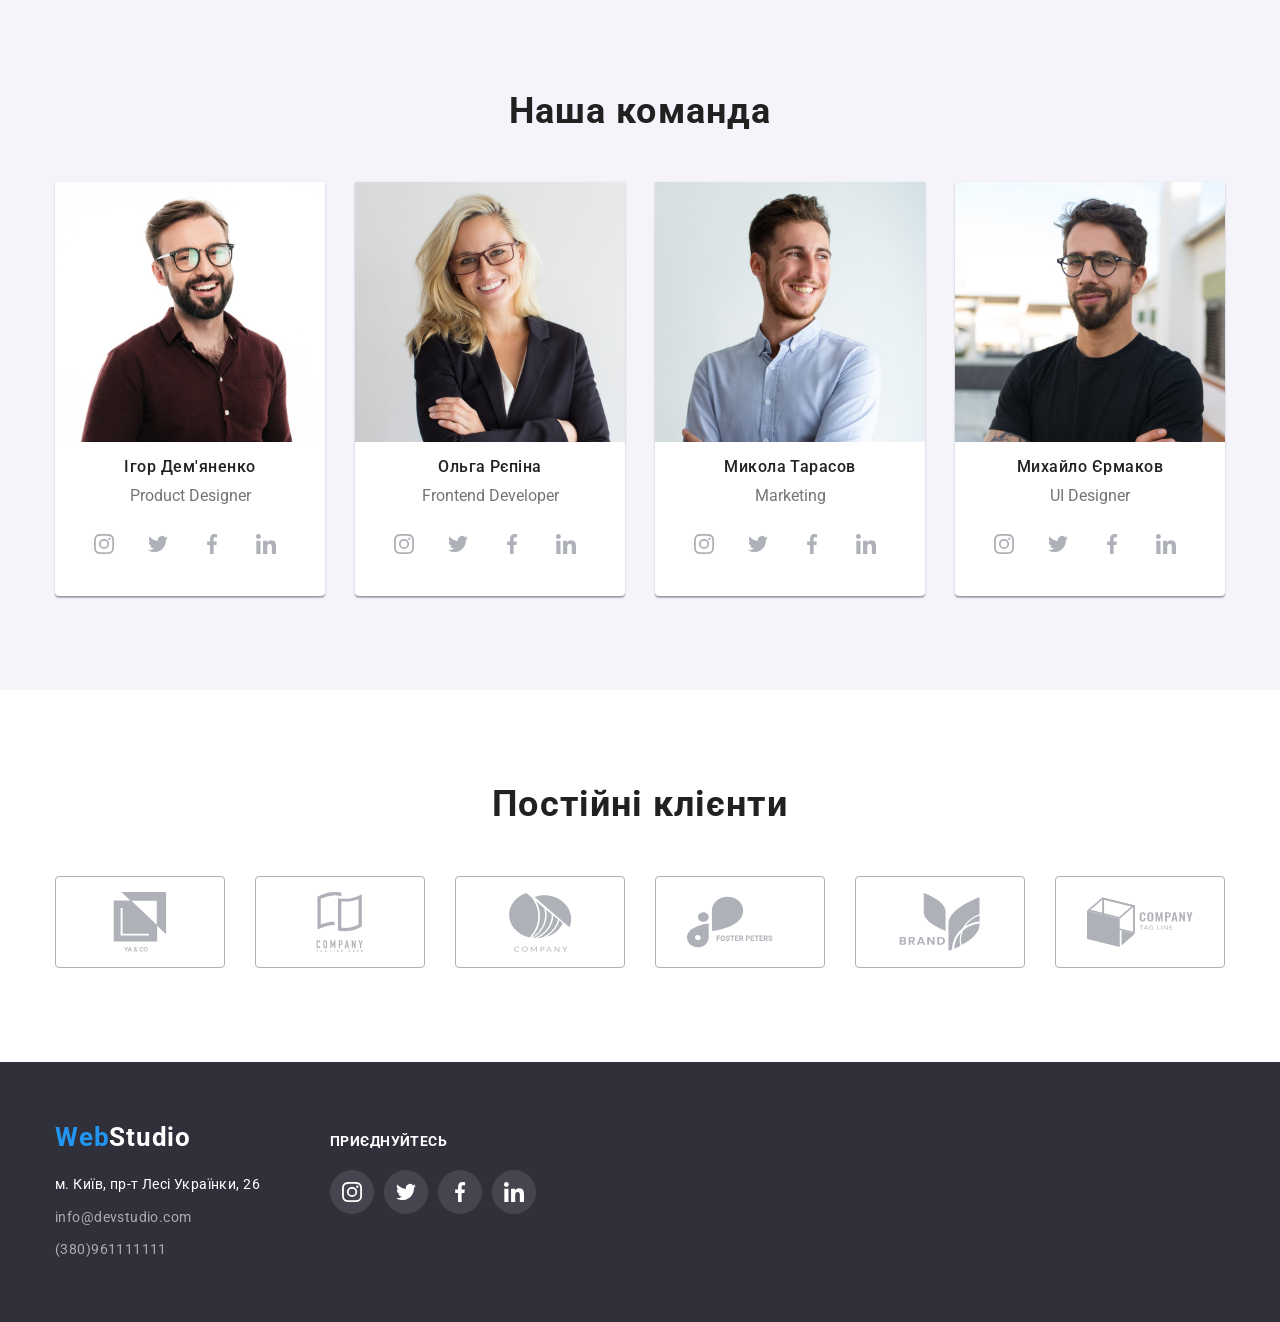
==== commit 197d3111: "hw #5" ====
--- a/index.html
+++ b/index.html
@@ -133,7 +133,7 @@
                 <ul class="img-list">
                         <li class="lists">
                           <div class="list-info">
-                            <p class="list-text">Декстопні додатки</p>
+                            <div class="list-text"> <p>Декстопні додатки</p></div>
                           </div>
                           <img src="./images/img.jpg" alt="Верстальник, створює сайт" width="370">
                         </li>
--- a/css/style.css
+++ b/css/style.css
@@ -73,6 +73,8 @@
 font-size: 26px;
 line-height:1.19;
 letter-spacing: 0.03em;
+text-decoration: none;
+
 color: var(--accent-color);
 }
 .logo-box{
@@ -83,14 +85,7 @@
 color: var(--primary-bg-color);
 }
 
-.footer-logo{
-text-decoration: none;
-font-family: 'Raleway';
-font-weight: 700;
-font-size: 26px;
-line-height: 1.19;
-letter-spacing: 0.03em;
-}
+
 
 
 .box-item{
@@ -221,6 +216,7 @@
 
 } 
 .list:focus{
+transition: color 250ms cubic-bezier(0.4, 0, 0.2, 1);
 color: var(--accent-color);
 }
 
@@ -252,34 +248,44 @@
 left: 0;
 width:100%;
 height:100%;
+
 background-color:rgba(0, 0, 0, 0.2);
-transition: opasity 250ms cubic-bezier(0.4, 0, 0.2, 1),
-visibility 250ms cubic-bezier(0.4, 0, 0.2, 1);;
-}
+
+visibility: visible;
+opacity: 1;
+
+transition: opacity 250ms cubic-bezier(0.4, 0, 0.2, 1), 
+visibility 250ms cubic-bezier(0.4, 0, 0.2, 1);
+}
+
 .backdrop.is-hidden{
 opacity: 0;
 pointer-events: none;
 visibility: hidden;
 
 }
-.backdrop.is-hidden .modal{
-  transform: translate(-50%, -50%) scaleX(0.1);
-}
+
 
 
 .modal{
-position:relative;
+position:absolute;
 top: 50%;
 left: 50%;
 
 width: 528px;
 height: 581px;
-transform: translate(-50%, -50%) scaleX(1);
+transform: translate(-50%, -50%) scale(1);
+transition: transform 250ms cubic-bezier(0.4, 0, 0.2, 1);
 
 background-color: #ffffff;
 border-radius: 4px;
-transition:transform 250ms cubic-bezier(0.4, 0, 0.2, 1);
-}
+
+}
+.backdrop.is-hidden .modal {
+transform:translate(-50%, -50%) scaleX(0.1);
+
+}
+
 .modal:hover{
 box-shadow: 0px 1px 3px rgba(0, 0, 0, 0.12), 0px 1px 1px rgba(0, 0, 0, 0.14), 0px 2px 1px rgba(0, 0, 0, 0.2);
 
@@ -322,6 +328,13 @@
 }
 /* Sections */
 .list-text{
+position: absolute;  
+width: 370px;
+height: 70px;
+bottom:0;
+left:0;
+
+
 font-weight: 700;
 font-size: 14px;
 line-height: 1.14;
@@ -331,20 +344,13 @@
 text-transform: uppercase;
 
 color: var(--primary-bg-color);
+background-color:rgba(47, 48, 58, 0.8);
 
 }
 .list-info{
-position: absolute;
-display: inline-block;
-width: 370px;
-height: 70px;
-
-bottom:-0;
-left: 50%;
-transform: translate(-50%, -0%);
-
-background-color:var(--primary-text-color);
-opacity: 0.8;
+position: relative;
+display: flex;
+
 }
 .under-card{
 border: 1px solid var(--border-color);
@@ -445,7 +451,7 @@
 
 .lists{
   display: flex;
-  position: relative;
+  
 }
 
 
@@ -694,18 +700,18 @@
 background-color: rgba(255, 255, 255, 0.1);
 background-size: 100%;
 border-radius: 50%; 
-
+transition: background-color 250ms cubic-bezier(0.4, 0, 0.2, 1);
 }
 .join-link:hover{
 background-color: var(--accent-color);
 box-shadow: 0px 4px 4px rgba(0, 0, 0, 0.25);
-transition:250ms cubic-bezier(0.4, 0, 0.2, 1);
+
 }
 .join-link:focus{
 color: var(--primary-bg-color);
 background-color: var(--accent-color);
 box-shadow: 0px 4px 4px rgba(0, 0, 0, 0.25);
-transition: 250ms cubic-bezier(0.4, 0, 0.2, 1);
+transition:color 250ms cubic-bezier(0.4, 0, 0.2, 1);
 }
 .icon-join{
 width: 20px;
@@ -764,7 +770,7 @@
 }
 .footer-link:focus{
 color: var(--accent-color);
-
+transition: color 250ms cubic-bezier(0.4, 0, 0.2, 1);
 }
 .address-map{
 text-decoration: none;
@@ -776,6 +782,7 @@
 
 }
 .address-map:focus{
+transition: color 250ms cubic-bezier(0.4, 0, 0.2, 1);
 color: var(--accent-color);
 
 }
@@ -837,8 +844,11 @@
 filter: drop-shadow(0px 4px 4px rgba(0, 0, 0, 0.25));
 }
 .box-client:focus{
-  color: var(--accent-color);
-  filter: drop-shadow(0px 4px 4px rgba(0, 0, 0, 0.25));
+transition: color 250ms cubic-bezier(0.4, 0, 0.2, 1),
+border 250ms cubic-bezier(0.4, 0, 0.2, 1),
+filter 250ms cubic-bezier(0.4, 0, 0.2, 1);
+color: var(--accent-color);
+filter: drop-shadow(0px 4px 4px rgba(0, 0, 0, 0.25));
  }
 
 
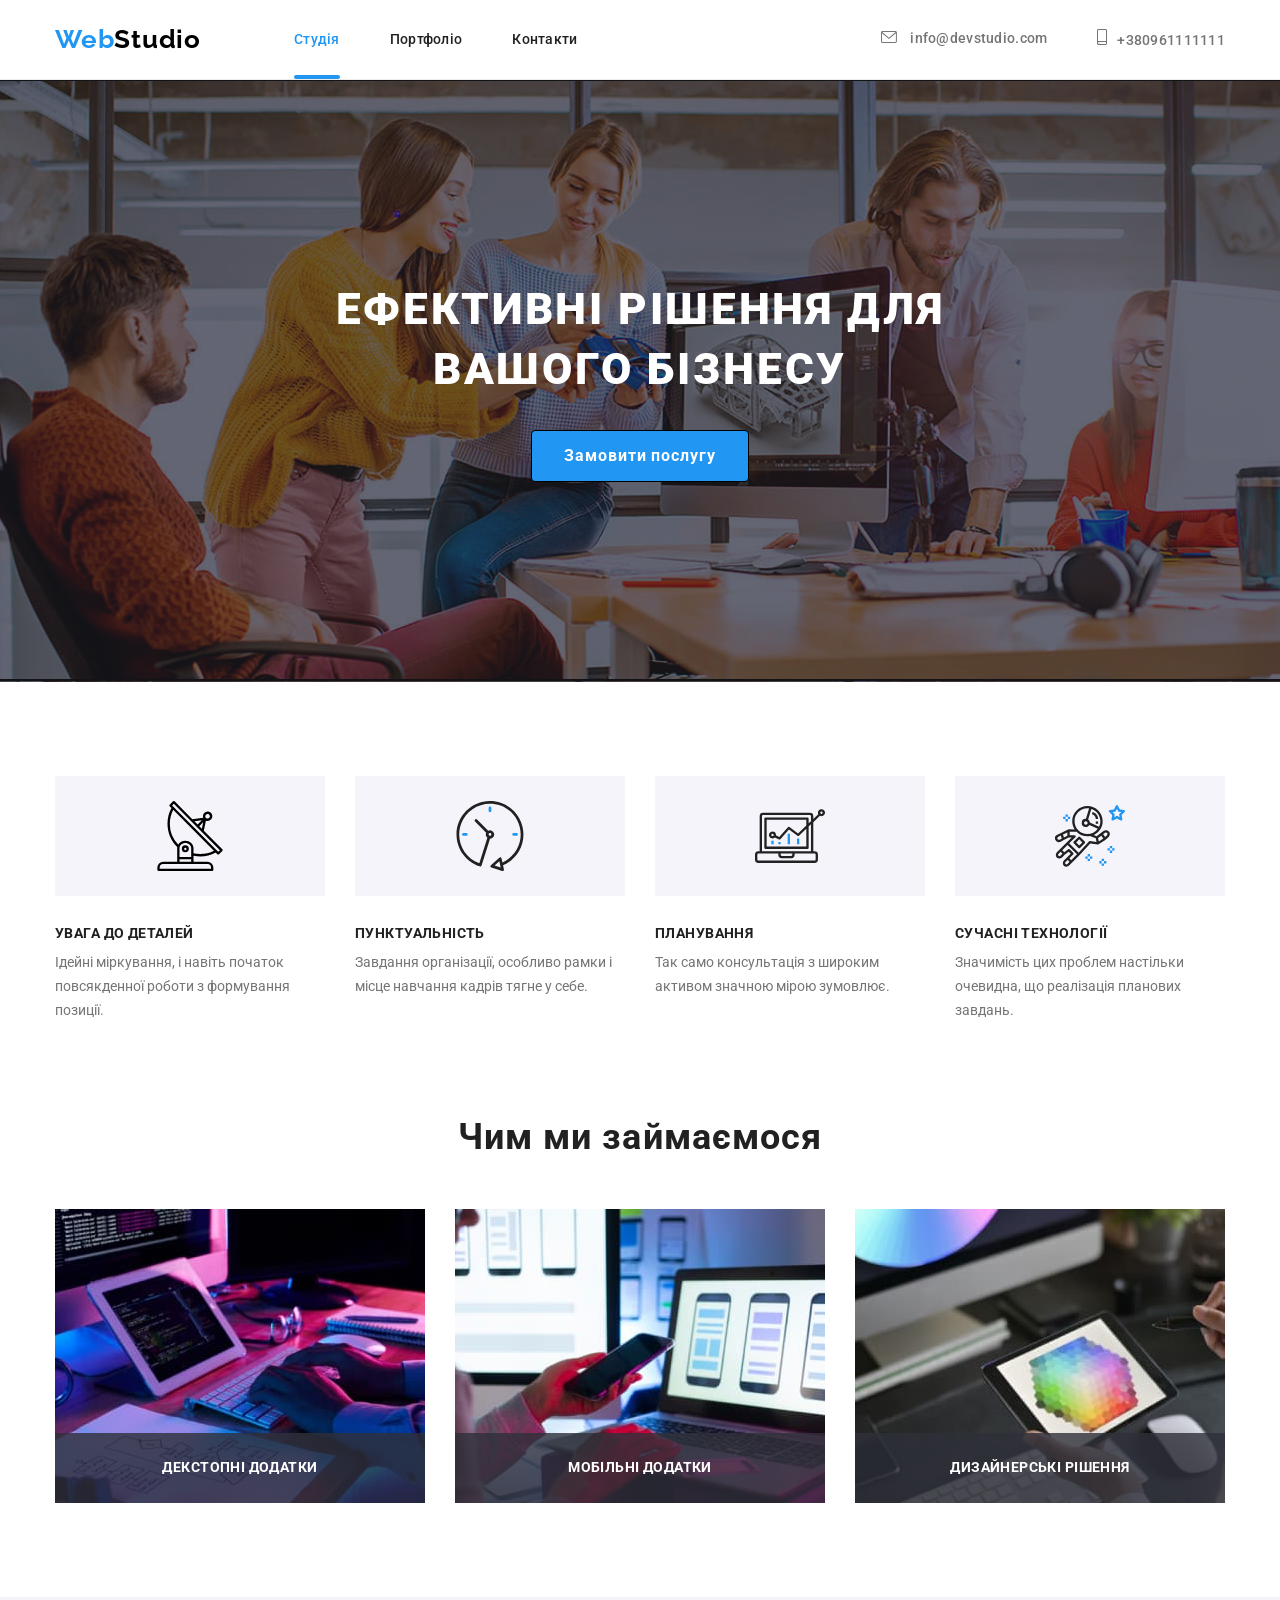
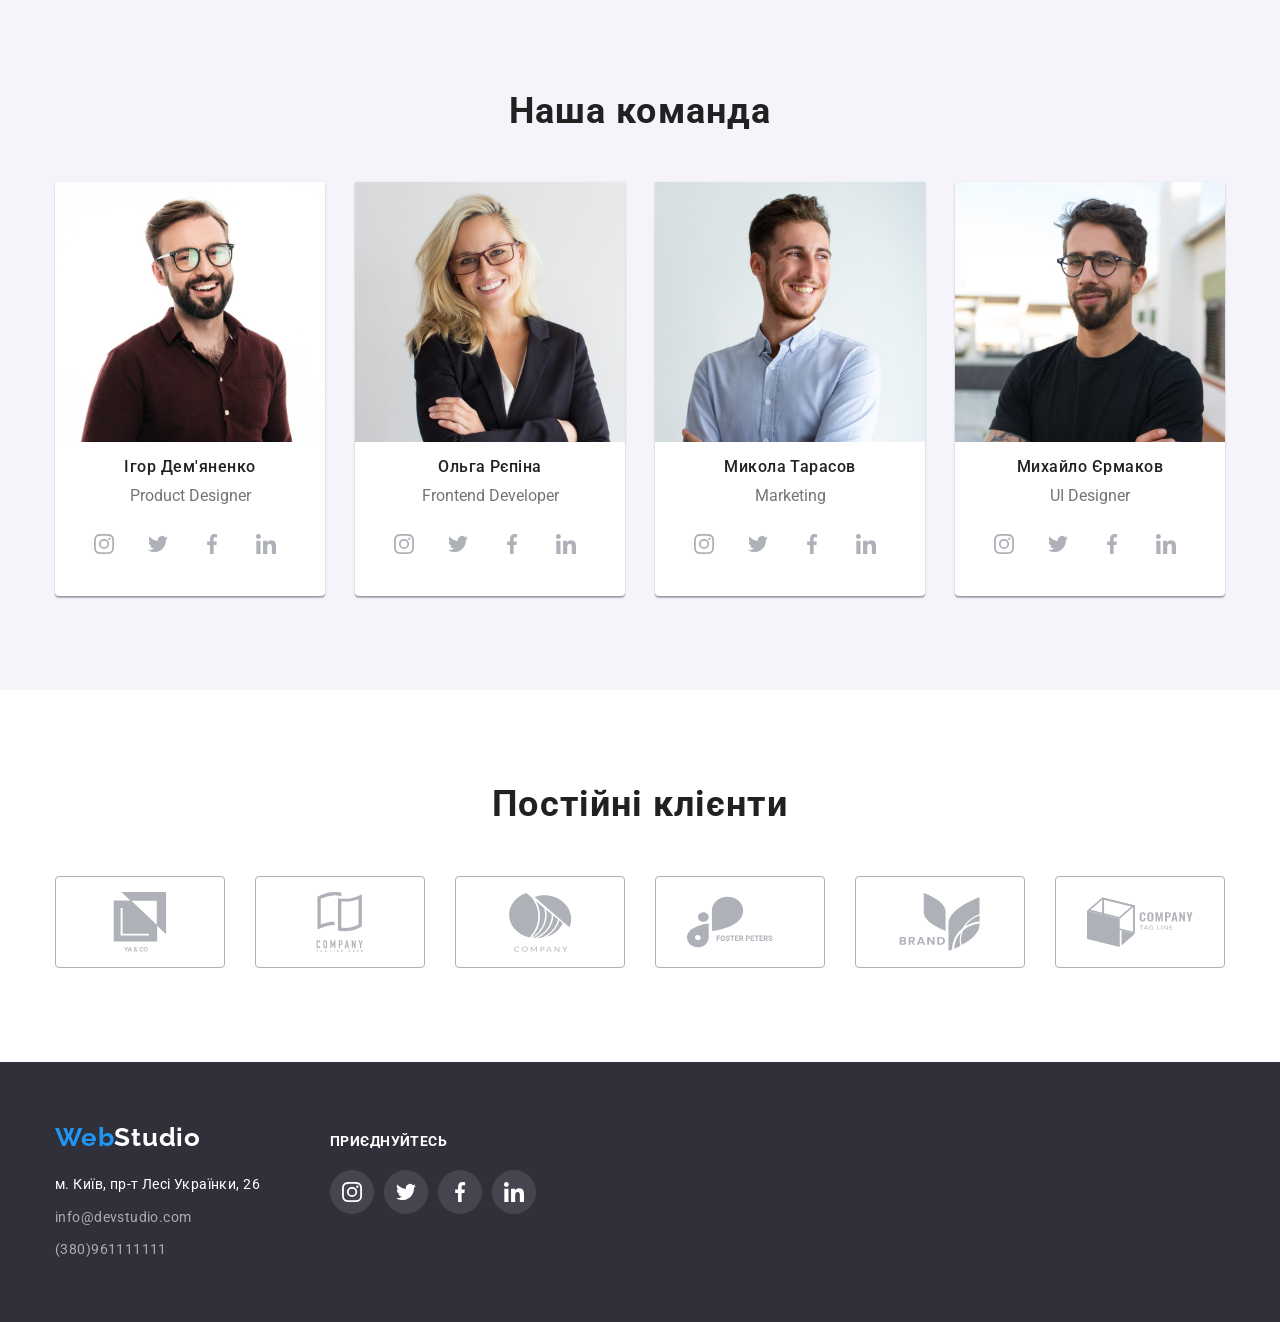
==== commit e693ec75: "fix" ====
--- a/index.html
+++ b/index.html
@@ -133,7 +133,7 @@
                 <ul class="img-list">
                         <li class="lists">
                           <div class="list-info">
-                            <div class="list-text"> <p>Декстопні додатки</p></div>
+                            <p class="list-text">Декстопні додатки</p>
                           </div>
                           <img src="./images/img.jpg" alt="Верстальник, створює сайт" width="370">
                         </li>
--- a/css/style.css
+++ b/css/style.css
@@ -68,6 +68,7 @@
 
 
 .footer-logo{
+font-family: 'Raleway';
 font-style: normal;
 font-weight: 700;
 font-size: 26px;
@@ -330,9 +331,10 @@
 .list-text{
 position: absolute;  
 width: 370px;
-height: 70px;
+
 bottom:0;
 left:0;
+
 
 
 font-weight: 700;
@@ -448,10 +450,8 @@
 margin-right: 30px;
 
 }
-
 .lists{
   display: flex;
-  
 }
 
 
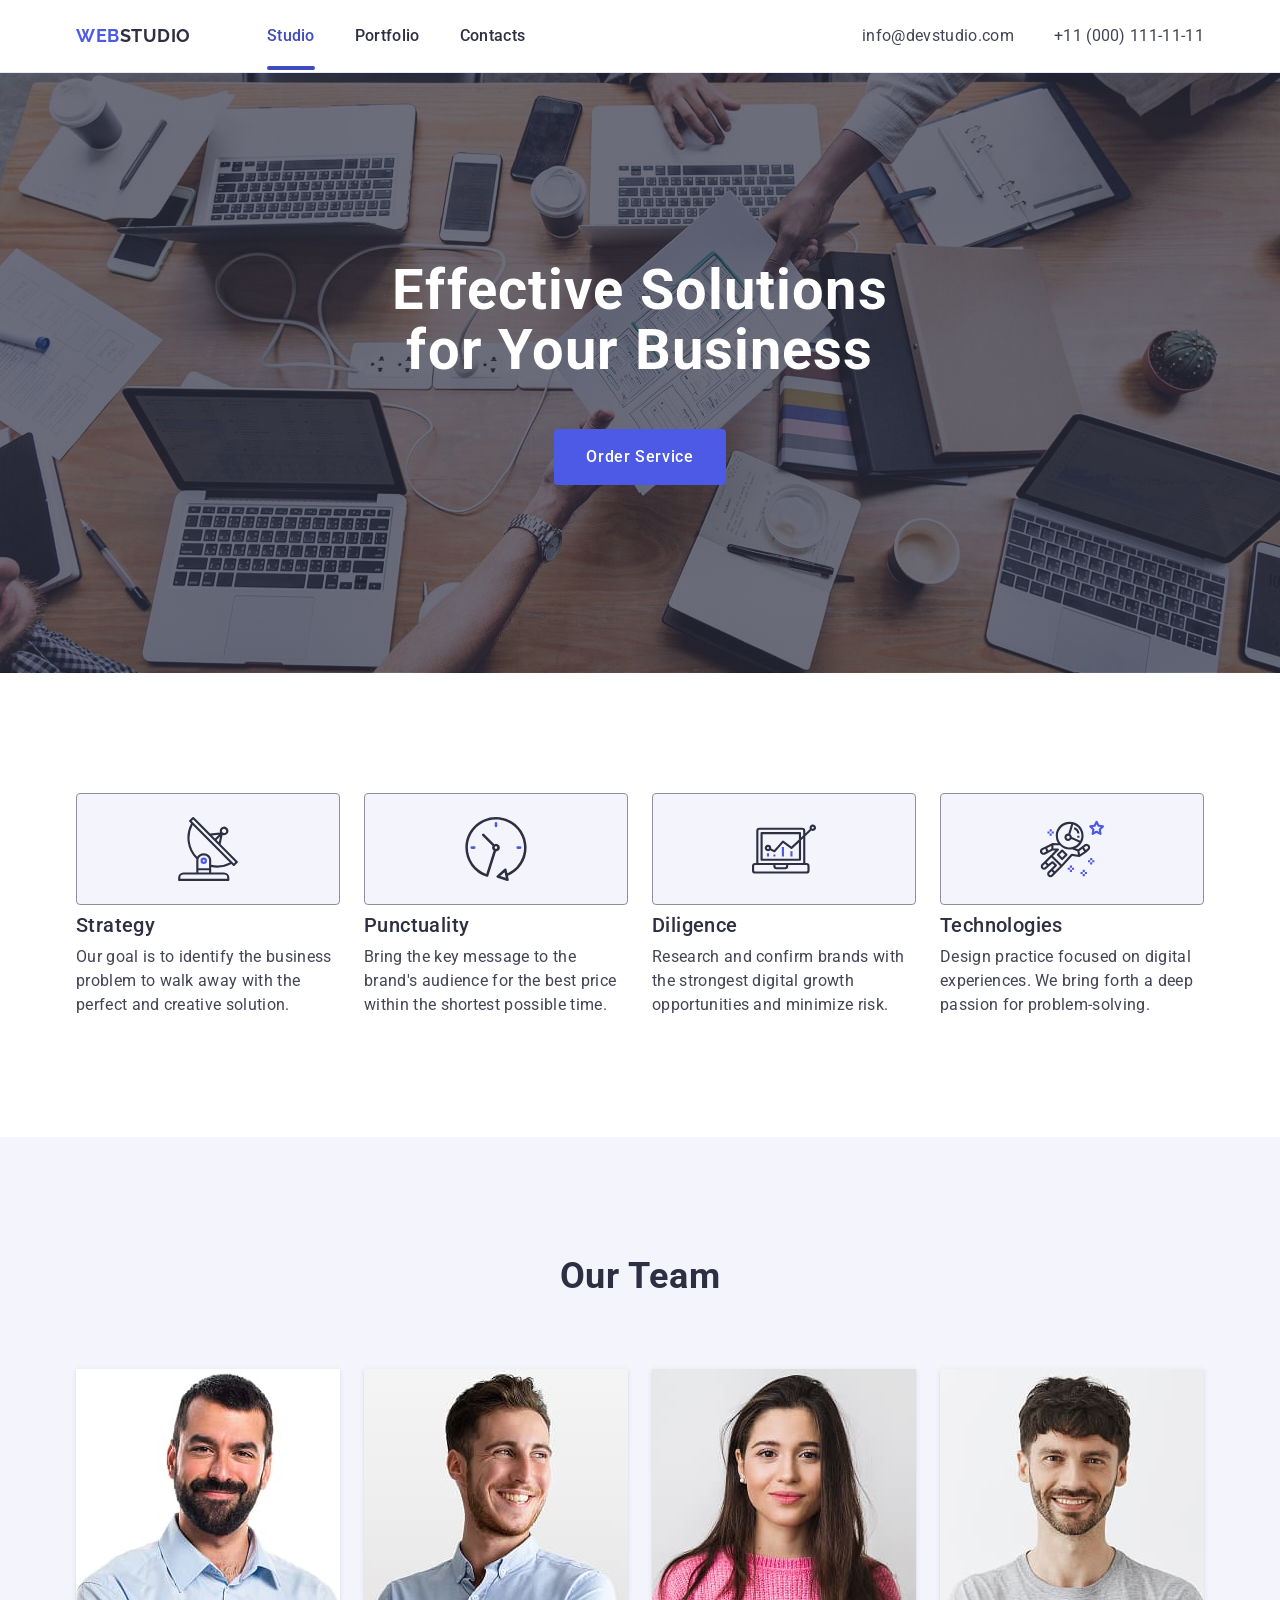
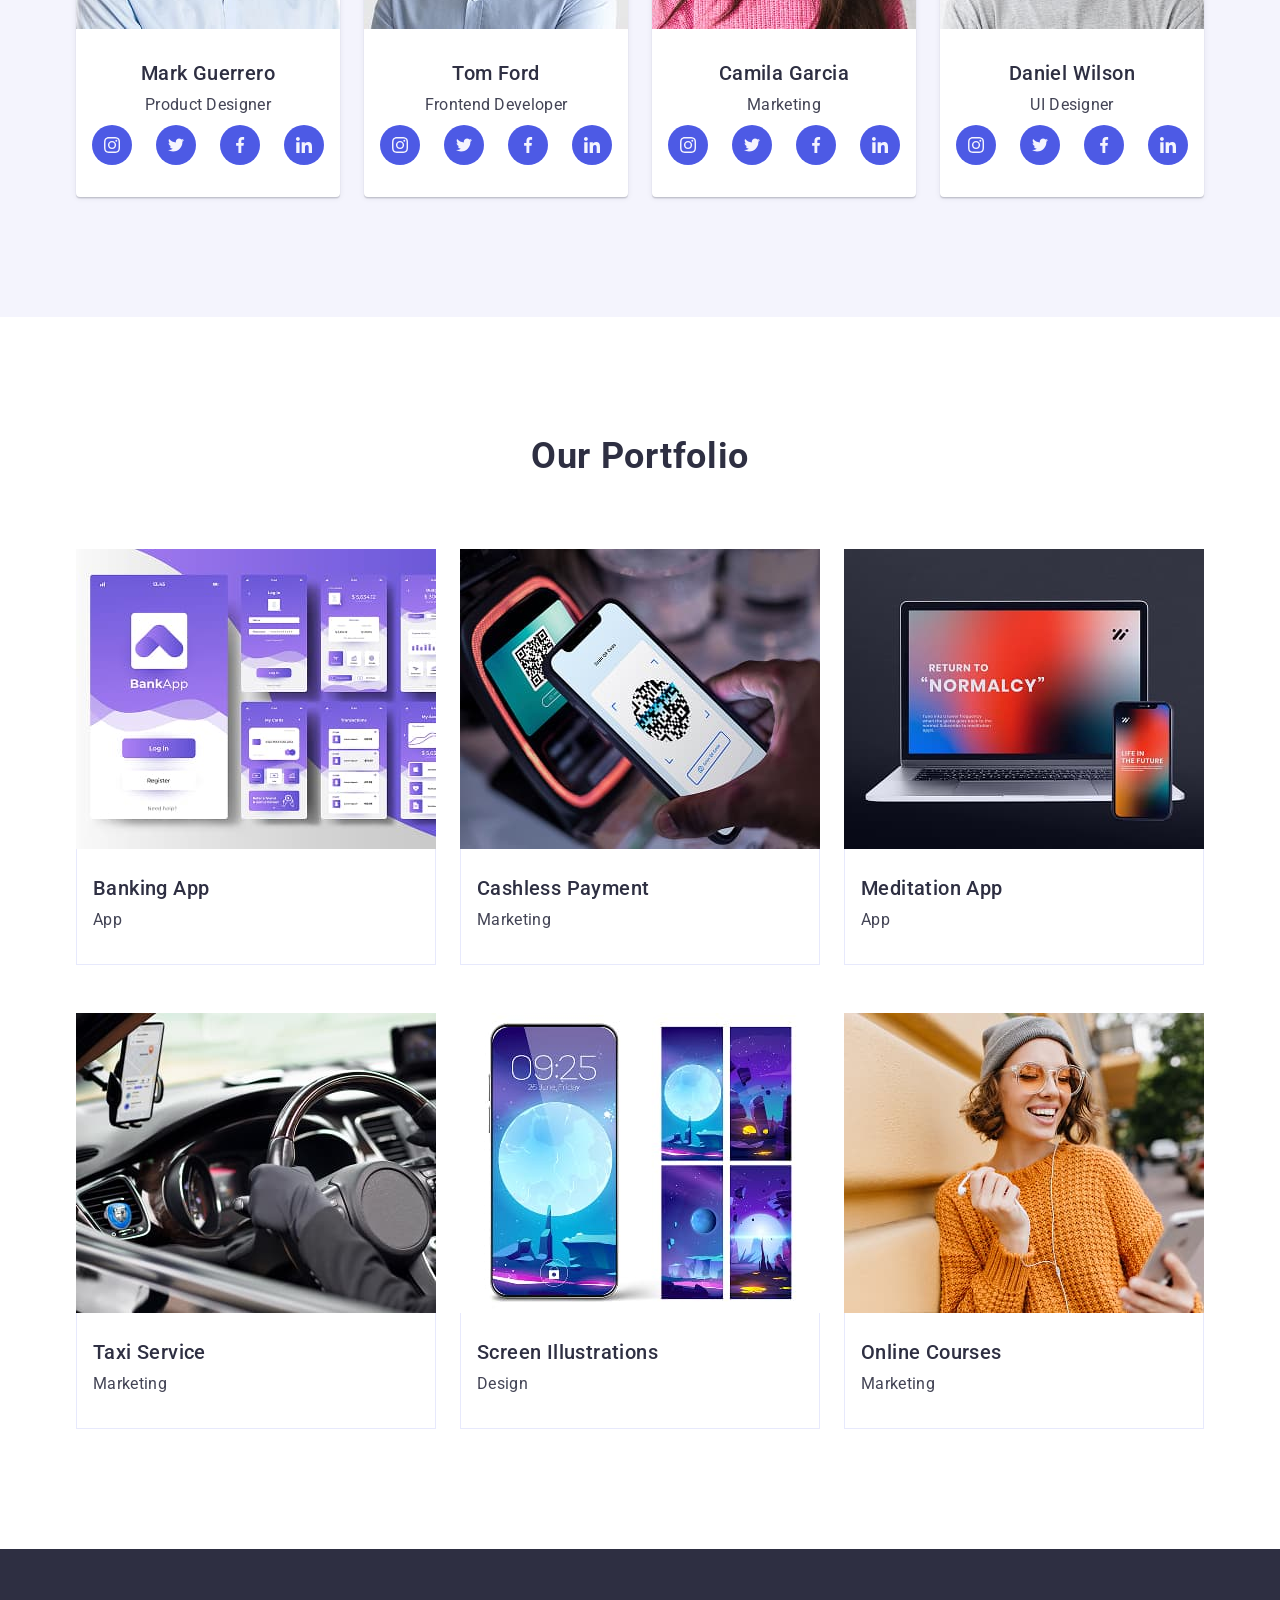
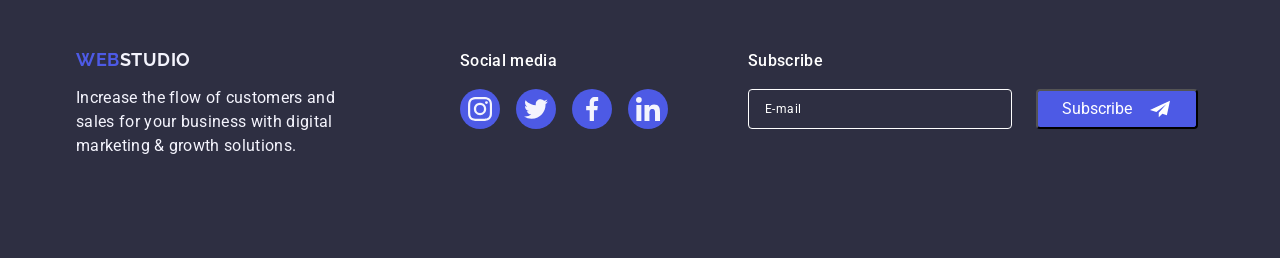
==== commit bdecc43a: "my work 5 my hw5" ====
--- a/index.html
+++ b/index.html
@@ -1,430 +1,471 @@
 <!DOCTYPE html>
 <html lang="uk">
+
 <head>
-  <meta charset="UTF-8">
-  <meta http-equiv="X-UA-Compatible" content="IE=edge">
-  <meta name="viewport" content="width=device-width, initial-scale=1.0">
+  <meta charset="UTF-8" />
+  <meta name="viewport" content="width=device-width, initial-scale=1.0" />
   <title>Document</title>
-  <link rel="stylesheet" href="https://cdnjs.cloudflare.com/ajax/libs/modern-normalize/1.1.0/modern-normalize.min.css" integrity="sha512-wpPYUAdjBVSE4KJnH1VR1HeZfpl1ub8YT/NKx4PuQ5NmX2tKuGu6U/JRp5y+Y8XG2tV+wKQpNHVUX03MfMFn9Q==" crossorigin="anonymous" referrerpolicy="no-referrer">
-  <link href="https://fonts.googleapis.com/css2?family=Raleway:wght@700&family=Roboto:wght@400;500;700;900&display=swap" rel="stylesheet">
-  <link rel="stylesheet" href="css/style.css">
-  <link rel="preconnect" href="https://fonts.googleapis.com">
-  <link rel="preconnect" href="https://fonts.gstatic.com" crossorigin>
- </head>
+  <link rel="preconnect" href="https://fonts.googleapis.com" />
+  <link rel="preconnect" href="https://fonts.gstatic.com" crossorigin />
+  <link
+    href="https://fonts.googleapis.com/css2?family=Raleway:ital,wght@0,700;1,700&family=Roboto:ital,wght@0,100..900;1,100..900&display=swap"
+    rel="stylesheet" />
+  <link rel="stylesheet" href="https://cdnjs.cloudflare.com/ajax/libs/modern-normalize/3.0.1/modern-normalize.min.css"
+    integrity="sha512-q6WgHqiHlKyOqslT/lgBgodhd03Wp4BEqKeW6nNtlOY4quzyG3VoQKFrieaCeSnuVseNKRGpGeDU3qPmabCANg=="
+    crossorigin="anonymous" referrerpolicy="no-referrer" />
+  <link rel="stylesheet" href="./css/styles.css" />
+</head>
+
 <body>
-  <header>
-      <div class="conteiner">
-        <div class="header-conteiner">
-            <div class="logo-conteiner">
-              <a class="logo" href="./index.html">Web<span class="icon">Studio</span></a>
-            </div>
-            <nav>
-              <ul class="site-nav">
-                <li class="item"><a href="./index.html" class="link-blue">Студія</a></li>
-                <li class="item"><a href="./portfolio.html" class="link">Портфоліо</a></li>
-                <li class="item"><a href="./index.html" class="link">Контакти</a></li>
-              </ul>
-            </nav> 
-            <ul class="contacts">
-              <li class="item">
-                <a class="list" href="malto:info@devstudio.com">
-                   <svg class="icon-contacts" width="16px" height="12px">
-                    <use href="./images/icon.svg#icon-envelope"></use>
-                  </svg> info@devstudio.com</a>
-              </li>
-              <li class="item">
-                <a class="list" href="tel:+380961111111">
-                  <svg class="icon-contacts" width="10px" height="16px">
-                    <use href="./images/icon.svg#icon-smartphone"></use>
-                  </svg>+380961111111</a>
-              </li>
-            </ul>
-          </div>
-      </div>    
-    </header>
+  <header class="header">
+    <div class="container flex-container">
+      <nav class="header-nav">
+        <a class="navigation-logo" href="./index.html">Web<span class="navigation-logo-header">Studio</span></a>
+        <ul class="header-navigation-list">
+          <li><a href="./index.html" class="header-nav-btn current">Studio</a></li>
+          <li><a href="" class="header-nav-btn active">Portfolio</a></li>
+          <li><a href="" class="header-nav-btn active">Contacts</a></li>
+        </ul>
+      </nav>
+      <address class="address">
+        <ul class="address-list">
+          <li>
+            <a href="mailto:info@devstudio.com" class="address-nav">info@devstudio.com</a>
+          </li>
+          <li>
+            <a href="tel:+110001111111" class="address-nav">+11 (000) 111-11-11</a>
+          </li>
+        </ul>
+      </address>
+    </div>
+  </header>
   <main>
-      <!--Section 1-->
-    <section class="main-section">
-      <div class="conteiner">
-          <h1 class="title">
-          Ефективні рішення для вашого бізнесу
-        </h1>
-        <button type="button" class="button-primary" data-modal-open>
-          Замовити послугу
-        </button>
-        <div class="backdrop is-hidden" data-modal>
+    <!-- Section Hero -->
+    <section class="section hero-banner">
+      <div class="container">
+        <h1 class="hero-title">Effective Solutions for Your Business</h1>
+        <button type="button" class="hero-button">Order Service</button>
+        <div class="modal-overlay">
           <div class="modal">
-            <button class="icon-close" data-modal-close>
-              <svg width="11" height="11">
-                <use href="./images/icon.svg#icon-close"></use>
-              </svg>
-            </button>
-          </div>
-
-        </div>
-      </div>
-    </section>
-      <!--Наші переваги-->  
-      <section class="section">
-       <div class="conteiner">
-         <div class="section-box">
-           <ul class="second-conteiner">
-              <li class="section-conteiner">
-                    <div class="feature-icon">
-                      <svg class="icon-inside" >
-                        <use href="./images/icon.svg#icon-antenna"></use>
-                      </svg>
-                    </div>
-                  <h3 class="section-title">
-                    Увага до деталей
-                  </h3>
-                  <p class="secondary-text">
-                    Ідейні міркування, і навіть початок повсякденної роботи з формування позиції.
-                  </p>
-              </li>
-              <li class="section-conteiner">
-                    <div class="feature-icon">
-                      <svg class="icon-inside"  >
-                        <use href="./images/icon.svg#icon-clock"></use>
-                      </svg>
-                    </div>
-                    <h3 class="section-title">
-                      Пунктуальність
-                    </h3>
-                    <p class="secondary-text">
-                      Завдання організації, особливо рамки і місце навчання кадрів тягне у себе.
-                    </p>
-                </li>   
-                <li class="section-conteiner">
-                  <div class="feature-icon">
-                      <svg class="icon-inside"  >
-                        <use href="./images/icon.svg#icon-diagram"></use>
-                      </svg>
-                    </div>
-                <h3 class="section-title">
-                  Планування
-                </h3>
-                <p class="secondary-text">
-                  Так само консультація з широким активом значною мірою зумовлює.
-                </p>
-              </li>
-              <li class="section-conteiner">
-                <div class="feature-icon">
-                      <svg class="icon-inside"  >
-                        <use href="./images/icon.svg#icon-astronaut"></use>
-                      </svg>
-                    </div>
-                <h3 class="section-title">
-                  Сучасні технології
-                </h3> 
-                <p class="secondary-text">
-                  Значимість цих проблем настільки очевидна, що реалізація планових завдань.
-                </p>
-              </li>
-             </ul>     
+            <form>
+              <button type="button" class="close-modal-btn">
+                <svg width="8" height="8">
+                  <use href="./images/icons.svg#icon-exide"></use>
+                </svg>
+              </button>
+              <p class="pop-up-paragraph">Leave your contacts and we will call you back</p>
+              <div class="pop-up-field">
+                <label for="name">Name</label>
+                <div class="pop-up-case">
+                  <input type="text" name="name" id="name">
+                  <svg class="pop-up-svg" width="18" height="24">
+                    <use href=".//images/icons.svg#icon-person"></use>
+                  </svg>
+                </div>
+              </div>
+              <div class="pop-up-field">
+                <label for="phone">Phone</label>
+                <div class="pop-up-case">
+                  <input type="tel" name="phone" id="phone">
+                  <svg class="pop-up-svg" width="18" height="24">
+                    <use href=".//images/icons.svg#icon-phone"></use>
+                  </svg>
+                </div>
+              </div>
+              <div class="pop-up-field">
+                <label for="email">Email</label>
+                <div class="pop-up-case">
+                  <input type="email" name="email" id="email">
+                  <svg class="pop-up-svg" width="18" height="24">
+                    <use href=".//images/icons.svg#icon-email"></use>
+                  </svg>
+                </div>
+              </div>
+              <div class="pop-up-field">
+                <label for="comment">Comment</label>
+                <div class="pop-up-coment ">
+                  <textarea name="comment" id="comment" placeholder="Text input"></textarea>
+                </div>
+              </div>
+            </form>
+            <div class="subscription-form">
+              <label for="subscription" class="subscription-label">
+                <input class="subscription-checkbox" type="checkbox" name="subscription" id="subscription">
+                <span class="checkbox-border">
+                  <svg width="10" height="8">
+                    <use href="./images/icons.svg#icon-click"></use>
+                  </svg>
+                </span>
+                I accept the terms and conditions of the
+                <a class="subscription-link" href="#">Privacy Policy</a>
+              </label>
+            </div>
+            <button class="button-form" type="submit">Send</button>
           </div>
         </div>
-            </section>
-          <!--Чим ми займаємось-->  
-          <section class="section">
-            <div class="conteiner">
-              <div class="section-about">
-                <h2 class="main-about">Чим ми займаємося</h2>
-                <ul class="img-list">
-                        <li class="lists">
-                          <div class="list-info">
-                            <p class="list-text">Декстопні додатки</p>
-                          </div>
-                          <img src="./images/img.jpg" alt="Верстальник, створює сайт" width="370">
-                        </li>
-                        <li class="lists">
-                          <div class="list-info">
-                            <p class="list-text">Мобільні додатки</p>
-                          </div>
-                          <img src="./images/box_2.jpg" alt="Тестувальник, перевіряє справність  програм на смартфоні" width="370">
-                        </li>
-                        <li class="lists">
-                          <div class="list-info">
-                            <p class="list-text">Дизайнерські рішення</p>
-                          </div>
-                          <img src="./images/box_3.jpg" alt="Веб. дизайнер, задає зовнішній вигляд  сайту  " width="370">
-                        </li>
-                    </ul>
-                </div>
-            </div>  
-          </section>
-      <!--Наша команда-->
-        <section class="section-company">
-          <div class="conteiner">
-            <h2 class="main-about">
-                 Наша команда
-              </h2>
-          <ul class="team-box">
-                      <li class="about-list">
-                          <img src="./images/Ihor.jpg" alt="Ihor"  width="270">
-                          <div class="title-box">
-                                 <h3 class="team-list">
-                                Ігор Дем'яненко
-                              </h3>
-                            <p class="about-team">Product Designer</p>
-                              <ul class="team-undercard">
-                              <li class="icon-second">
-                                <a href="https://www.instagram.com/"  rel="noopener noreferrer nofollow" class="link-icon">
-                                  <svg class="icon-team" width="20" height="20">
-                                    <use href="./images/icon.svg#icon-instagram"></use>
-                                  </svg>
-                                </a>
-                              </li>
-                              <li class="icon-second">
-                                <a href="https://twitter.com/" rel="noopener noreferrer nofollow" class="link-icon">
-                                   <svg class="icon-team" width="20" height="20">
-                                    <use href="./images/icon.svg#icon-twitter"></use>
-                                   </svg>
-                                </a>
-                              </li>
-                              <li class="icon-second">
-                                <a href="https://facebook.com" rel="noopener noreferrer nofollow" class="link-icon">
-                                  <svg class="icon-team"  width="20" height="20">
-                                    <use href="./images/icon.svg#icon-facebook"></use>
-                                  </svg>
-                                </a>
-                              </li>
-                              <li class="icon-second">
-                                <a href="" rel="noopener noreferrer nofollow" class="link-icon">
-                                  <svg class="icon-team" width="20" height="20">
-                                    <use href="./images/icon.svg#icon-linkedin"></use>
-                                  </svg>
-                                </a>
-                              </li>
-                          </ul>
-                          </div>
-                      </li>
-                      <li class="about-list">
-                        <img src="./images/Olga.jpg" alt="Olga"  width="270">
-                        <div class="title-box">
-                            <h3 class="team-list">
-                             Ольга Рєпіна
-                            </h3>
-                            <p class="about-team">
-                             Frontend Developer
-                            </p>
-                          <ul class="team-undercard">
-                              <li class="icon-second">
-                                <a href="https://www.instagram.com/"  rel="noopener noreferrer nofollow" class="link-icon">
-                                  <svg class="icon-team" width="20" height="20">
-                                    <use href="./images/icon.svg#icon-instagram"></use>
-                                  </svg>
-                                </a>
-                              </li>
-                              <li class="icon-second">
-                                <a href="https://twitter.com/" rel="noopener noreferrer nofollow" class="link-icon">
-                                   <svg class="icon-team" width="20" height="20">
-                                    <use href="./images/icon.svg#icon-twitter"></use>
-                                   </svg>
-                                </a>
-                              </li>
-                              <li class="icon-second">
-                                <a href="https://facebook.com" rel="noopener noreferrer nofollow" class="link-icon">
-                                  <svg class="icon-team"  width="20" height="20">
-                                    <use href="./images/icon.svg#icon-facebook"></use>
-                                  </svg>
-                                </a>
-                              </li>
-                              <li class="icon-second">
-                                <a href="" rel="noopener noreferrer nofollow" class="link-icon">
-                                  <svg class="icon-team" width="20" height="20">
-                                    <use href="./images/icon.svg#icon-linkedin"></use>
-                                  </svg>
-                                </a>
-                              </li>
-                          </ul>
-                        </div>
-                      </li>
-                      <li class="about-list">
-                        <img src="./images/Mukola.jpg" alt="Mukola"  width="270">
-                        <div class="title-box">
-                          <h3 class="team-list">
-                          Микола Тарасов
-                        </h3>
-                        <p class="about-team">
-                          Marketing
-                        </p>
-                        <ul class="team-undercard">
-                            <li class="icon-second">
-                              <a href="https://www.instagram.com/"  rel="noopener noreferrer nofollow" class="link-icon">
-                                <svg class="icon-team" width="20" height="20">
-                                  <use href="./images/icon.svg#icon-instagram"></use>
-                                </svg>
-                              </a>
-                            </li>
-                            <li class="icon-second">
-                              <a href="https://twitter.com/" rel="noopener noreferrer nofollow" class="link-icon">
-                                  <svg class="icon-team" width="20" height="20">
-                                  <use href="./images/icon.svg#icon-twitter"></use>
-                                  </svg>
-                              </a>
-                            </li>
-                            <li class="icon-second">
-                              <a href="https://facebook.com" rel="noopener noreferrer nofollow" class="link-icon">
-                                <svg class="icon-team"  width="20" height="20">
-                                  <use href="./images/icon.svg#icon-facebook"></use>
-                                </svg>
-                              </a>
-                            </li>
-                            <li class="icon-second">
-                              <a href="" rel="noopener noreferrer nofollow" class="link-icon">
-                                <svg class="icon-team" width="20" height="20">
-                                  <use href="./images/icon.svg#icon-linkedin"></use>
-                                </svg>
-                              </a>
-                            </li>
-                        </ul>
-                        </div>
-                      </li>
-                    <li class="about-list">
-                        <img src="./images/Mykhailo.jpg" alt="Mykhailo"  width="270">
-                        <div class="title-box">
-                           <h3 class="team-list">
-                          Михайло Єрмаков
-                        </h3>
-                        <p class="about-team">
-                          UI Designer
-                        </p>
-                        <ul class="team-undercard">
-                            <li class="icon-second">
-                              <a href="https://www.instagram.com/"  rel="noopener noreferrer nofollow" class="link-icon">
-                                <svg class="icon-team" width="20" height="20">
-                                  <use href="./images/icon.svg#icon-instagram"></use>
-                                </svg>
-                              </a>
-                            </li>
-                            <li class="icon-second">
-                              <a href="https://twitter.com/" rel="noopener noreferrer nofollow" class="link-icon">
-                                  <svg class="icon-team" width="20" height="20">
-                                  <use href="./images/icon.svg#icon-twitter"></use>
-                                  </svg>
-                              </a>
-                            </li>
-                            <li class="icon-second">
-                              <a href="https://facebook.com" rel="noopener noreferrer nofollow" class="link-icon">
-                                <svg class="icon-team"  width="20" height="20">
-                                  <use href="./images/icon.svg#icon-facebook"></use>
-                                </svg>
-                              </a>
-                            </li>
-                            <li class="icon-second">
-                              <a href="" rel="noopener noreferrer nofollow" class="link-icon">
-                                <svg class="icon-team" width="20" height="20">
-                                  <use href="./images/icon.svg#icon-linkedin"></use>
-                                </svg>
-                              </a>
-                            </li>
-                        </ul>
-                        </div>
-                   </li>
-               </ul>
-          </div>
-        </section>
-      <!--Постійні клієнти -->
-      <section class="section-clients">
-        <div class="conteiner">
-          <h2 class="title-clients"> Постійні клієнти</h2>
-            <ul class="clients-list">
-              <li class="client-item" >
-                <a href="#" class="box-client">
-                  <svg class="client-icon" width="106px" height="60px">
-                    <use href="./images/icon.svg#icon-yaco"></use>
-                  </svg>
-                </a>
-               </li>
-              <li  class="client-item">
-                  <a href="#" class="box-client">
-                    <svg class="client-icon" width="106px" height="60px">
-                      <use href="./images/icon.svg#icon-tag-hare"></use>
-                    </svg>
-                  </a>
-              </li>
-              <li class="client-item">
-                 <a href="#" class="box-client">
-                    <svg class="client-icon" width="106px" height="60px">
-                      <use href="./images/icon.svg#icon-company"></use>
-                    </svg>
-                 </a>
-              </li>
-              <li class="client-item">
-                <a href="#" class="box-client">
-                  <svg class="client-icon" width="106px" height="60px">
-                    <use href="./images/icon.svg#icon-foster"></use>
-                  </svg>
-                </a>
-              </li>
-              <li class="client-item">
-                 <a href="#" class="box-client">
-                   <svg class="client-icon" width="106px" height="60px">
-                     <use href="./images/icon.svg#icon-brand"></use>
-                   </svg>
-                 </a>
-              </li>
-              <li class="client-item">
-                <a href="#" class="box-client">
-                  <svg class="client-icon" width="106px" height="60px">
-                    <use href="./images/icon.svg#icon-tag-end"></use>
-                  </svg>
-                </a>
-              </li>
-            </ul>
-        </div>
-      </section>
-     </main>
-        <footer class="footer-section">
-           <div class="conteiner">
-            <div class="address-box">
-                <address>
-                    <a class="footer-logo" href="./index.html">Web<span class="footer-icon">Studio</span></a>
-                  <div class="logo-box">
-                      <ul class="footer-text">
-                        <li class="footer-list"><a class="address-map" href="https://goo.gl/maps/CPtrU1FHBa2aNyZL9" target="_blank" rel="noopener noreferrer nofollow">м. Київ, пр-т Лесі Українки, 26</a></li>
-                        <li class="footer-list"><a class="footer-link" href="malto:info@devstudio.com">info@devstudio.com</a></li>
-                        <li class="footer-list"><a class="footer-link" href="tel:+380961111111">(380)961111111</a></li>
-                      </ul>
-                  </div>
-                </address>
-                <div class="join-us">
-                  <p class="join-item">Приєднуйтесь</p>
-                    <ul class="join-boxes" >
-                      <li>
-                        <a href="https://www.instagram.com/"  rel="noopener noreferrer nofollow" class="join-link">
-                          <svg class="icon-join">
-                            <use href="./images/icon.svg#icon-instagram"></use>
-                          </svg>
-                        </a>
-                      </li>
-                      <li>
-                        <a href="https://www.instagram.com/"  rel="noopener noreferrer nofollow" class="join-link">
-                          <svg class="icon-join">
-                            <use href="./images/icon.svg#icon-twitter"></use>
-                          </svg>
-                        </a>
-                      </li>
-                      <li>
-                        <a href="https://www.instagram.com/"  rel="noopener noreferrer nofollow" class="join-link">
-                          <svg class="icon-join">
-                            <use href="./images/icon.svg#icon-facebook"></use>
-                          </svg>
-                        </a>
-                      </li>
-                      <li>
-                        <a href="https://www.instagram.com/"  rel="noopener noreferrer nofollow" class="join-link">
-                          <svg class="icon-join">
-                            <use href="./images/icon.svg#icon-linkedin"></use>
-                          </svg>
-                        </a>
-                      </li>
-                    </ul>
-                </div>
-            </div>
-           </div>
-        </footer>
-      <script src="./js/modal.js"></script>  
-     </body>
+      </div>
+    </section>
+    <!-- Section feature -->
+    <section class="section">
+      <div class="container">
+        <h2 class="feature visually-hidden">Feature</h2>
+        <ul class="feature-lists">
+          <li class="feature-list-about">
+            <div class="feature-icon">
+              <svg class="feature-icon-group" width="64" height="64">
+                <use href="./images/icons.svg#icon-antenna"></use>
+              </svg>
+            </div>
+            <h3 class="feature-title">Strategy</h3>
+            <p class="feature-text">
+              Our goal is to identify the business problem to walk away with
+              the perfect and creative solution.
+            </p>
+          </li>
+          <li class="feature-list-about">
+            <div class="feature-icon">
+              <svg class="feature-icon-group" width="64" height="64">
+                <use href="./images/icons.svg#icon-clock"></use>
+              </svg>
+            </div>
+            <h3 class="feature-title">Punctuality</h3>
+            <p class="feature-text">
+              Bring the key message to the brand's audience for the best price
+              within the shortest possible time.
+            </p>
+          </li>
+          <li class="feature-list-about">
+            <div class="feature-icon">
+              <svg class="feature-icon-group" width="64" height="64">
+                <use href="./images/icons.svg#icon-diagram"></use>
+              </svg>
+            </div>
+            <h3 class="feature-title">Diligence</h3>
+            <p class="feature-text">
+              Research and confirm brands with the strongest digital growth
+              opportunities and minimize risk.
+            </p>
+          </li>
+          <li class="feature-list-about">
+            <div class="feature-icon">
+              <svg class="feature-icon-group" width="64" height="64">
+                <use href="./images/icons.svg#icon-astronaut"></use>
+              </svg>
+            </div>
+            <h3 class="feature-title">Technologies</h3>
+            <p class="feature-text">
+              Design practice focused on digital experiences. We bring forth a
+              deep passion for problem-solving.
+            </p>
+          </li>
+        </ul>
+      </div>
+    </section>
+    <!-- Section Our Team -->
+    <section class="section section-team">
+      <div class="container">
+        <h2 class="team-title">Our Team</h2>
+        <ul class="team-list">
+          <li class="team-item">
+            <img src="./images/Mark.jpg" width="264" alt="photo Mark" />
+            <div class="team-card-img">
+              <h3 class="team-members-names">Mark Guerrero</h3>
+              <p class="team-members-positions">Product Designer</p>
+              <ul class="list-social">
+                <li class="list-icon">
+                  <a href="https://www.instagram.com/" class="link-icon">
+                    <svg width="16" height="16" class="icon-social">
+                      <use href="./images/icons.svg#icon-instagram"></use>
+                    </svg>
+                  </a>
+                </li>
+                <li class="list-icon">
+                  <a href="https://twitter.com/" class="link-icon">
+                    <svg width="16" height="16" class="icon-social">
+                      <use href="./images/icons.svg#icon-twitter"></use>
+                    </svg>
+                  </a>
+                </li>
+                <li class="list-icon">
+                  <a href="https://facebook.com/" class="link-icon">
+                    <svg width="16" height="16" class="icon-social">
+                      <use href="./images/icons.svg#icon-facebook"></use>
+                    </svg>
+                  </a>
+                </li>
+                <li class="list-icon">
+                  <a href="https://linkedin.com/" class="link-icon">
+                    <svg width="16" height="16" class="icon-social">
+                      <use href="./images/icons.svg#icon-linkedin"></use>
+                    </svg>
+                  </a>
+                </li>
+              </ul>
+            </div>
+          </li>
+          <li class="team-item">
+            <img src="./images/Tom.jpg" width="264" alt="photo Tom" />
+            <div class="team-card-img">
+              <h3 class="team-members-names">Tom Ford</h3>
+              <p class="team-members-positions">Frontend Developer</p>
+              <ul class="list-social">
+                <li class="list-icon">
+                  <a href="https://www.instagram.com/" class="link-icon">
+                    <svg width="16" height="16" class="icon-social">
+                      <use href="./images/icons.svg#icon-instagram"></use>
+                    </svg>
+                  </a>
+                </li>
+                <li class="list-icon">
+                  <a href="https://twitter.com/" class="link-icon">
+                    <svg width="16" height="16" class="icon-social">
+                      <use href="./images/icons.svg#icon-twitter"></use>
+                    </svg>
+                  </a>
+                </li>
+                <li class="list-icon">
+                  <a href="https://facebook.com/" class="link-icon">
+                    <svg width="16" height="16" class="icon-social">
+                      <use href="./images/icons.svg#icon-facebook"></use>
+                    </svg>
+                  </a>
+                </li>
+                <li class="list-icon">
+                  <a href="https://linkedin.com/" class="link-icon">
+                    <svg width="16" height="16" class="icon-social">
+                      <use href="./images/icons.svg#icon-linkedin"></use>
+                    </svg>
+                  </a>
+                </li>
+              </ul>
+            </div>
+          </li>
+          <li class="team-item">
+            <img src="./images/Gamila.jpg" width="264" alt="photo Gamila" />
+            <div class="team-card-img">
+              <h3 class="team-members-names">Camila Garcia</h3>
+              <p class="team-members-positions">Marketing</p>
+              <ul class="list-social">
+                <li class="list-icon">
+                  <a href="https://www.instagram.com/" rel="noopener noreferrer nofollow" class="link-icon">
+                    <svg width="16" height="16" class="icon-social">
+                      <use href="./images/icons.svg#icon-instagram"></use>
+                    </svg>
+                  </a>
+                </li>
+                <li class="list-icon">
+                  <a href="https://twitter.com/" class="link-icon">
+                    <svg width="16" height="16" class="icon-social">
+                      <use href="./images/icons.svg#icon-twitter"></use>
+                    </svg>
+                  </a>
+                </li>
+                <li class="list-icon">
+                  <a href="https://facebook.com/" class="link-icon">
+                    <svg width="16" height="16" class="icon-social">
+                      <use href="./images/icons.svg#icon-facebook"></use>
+                    </svg>
+                  </a>
+                </li>
+                <li class="list-icon">
+                  <a href="https://linkedin.com/" class="link-icon">
+                    <svg width="16" height="16" class="icon-social">
+                      <use href="./images/icons.svg#icon-linkedin"></use>
+                    </svg>
+                  </a>
+                </li>
+              </ul>
+            </div>
+          </li>
+          <li class="team-item">
+            <img src="./images/Daniel.jpg" width="264" alt="photo Daniel" />
+            <div class="team-card-img">
+              <h3 class="team-members-names">Daniel Wilson</h3>
+              <p class="team-members-positions">UI Designer</p>
+              <ul class="list-social">
+                <li class="list-icon">
+                  <a href="https://www.instagram.com/" rel="noopener noreferrer nofollow" class="link-icon">
+                    <svg width="16" height="16" class="icon-social">
+                      <use href="./images/icons.svg#icon-instagram"></use>
+                    </svg>
+                  </a>
+                </li>
+                <li class="list-icon">
+                  <a href="https://twitter.com/" class="link-icon">
+                    <svg width="16" height="16" class="icon-social">
+                      <use href="./images/icons.svg#icon-twitter"></use>
+                    </svg>
+                  </a>
+                </li>
+                <li class="list-icon">
+                  <a href="https://facebook.com/" class="link-icon">
+                    <svg width="16" height="16" class="icon-social">
+                      <use href="./images/icons.svg#icon-facebook"></use>
+                    </svg>
+                  </a>
+                </li>
+                <li class="list-icon">
+                  <a href="https://linkedin.com/" class="link-icon">
+                    <svg width="16" height="16" class="icon-social">
+                      <use href="./images/icons.svg#icon-linkedin"></use>
+                    </svg>
+                  </a>
+                </li>
+              </ul>
+            </div>
+          </li>
+        </ul>
+      </div>
+    </section>
+    <!-- Section Our Portfolio -->
+    <section class="section">
+      <div class="container">
+        <h2 class="portfolio-title">Our Portfolio</h2>
+        <ul class="portfolio-list">
+          <li class="portfolio-list-about">
+            <div class="portfolio-card-box ">
+              <img src="./images/Banking.jpg" width="360" alt="banking App" />
+              <p class="portfolio-card-text card-overlay">
+                14 Stylish and User-Friendly App Design Concepts · Task Manager App · Calorie
+                Tracker App
+                · Exotic
+                Fruit Ecommerce App · Cloud Storage App</p>
+            </div>
+            <div class="under-card">
+              <h3 class="portfolio-list-title">Banking App</h3>
+              <p class="portfolio-about-app">App</p>
+            </div>
+          </li>
+          <li class="portfolio-list-about">
+            <div class="portfolio-card-box">
+              <img src="./images/Payment.jpg" width="360" alt="Cashless Payment" />
+              <p class="portfolio-card-text card-overlay">
+                14 Stylish and User-Friendly App Design Concepts · Task Manager App · Calorie
+                Tracker App
+                · Exotic
+                Fruit Ecommerce App · Cloud Storage App</p>
+            </div>
+            <div class="under-card">
+              <h3 class="portfolio-list-title">Cashless Payment</h3>
+              <p class="portfolio-about-app">Marketing</p>
+            </div>
+          </li>
+          <li class="portfolio-list-about">
+            <div class="portfolio-card-box">
+              <img src="./images/Meditation.jpg" width="360" alt="Meditation App" />
+              <p class="portfolio-card-text card-overlay">
+                14 Stylish and User-Friendly App Design Concepts · Task Manager App · Calorie
+                Tracker App
+                · Exotic
+                Fruit Ecommerce App · Cloud Storage App</p>
+            </div>
+            <div class="under-card">
+              <h3 class="portfolio-list-title">Meditation App</h3>
+              <p class="portfolio-about-app">App</p>
+            </div>
+          </li>
+          <li class="portfolio-list-about">
+            <div class="portfolio-card-box">
+              <img src="./images/Taxi.jpg" width="360" alt="Taxi Service" />
+              <p class="portfolio-card-text card-overlay">
+                14 Stylish and User-Friendly App Design Concepts · Task Manager App · Calorie
+                Tracker App
+                · Exotic
+                Fruit Ecommerce App · Cloud Storage App</p>
+            </div>
+            <div class="under-card">
+              <h3 class="portfolio-list-title">Taxi Service</h3>
+              <p class="portfolio-about-app">Marketing</p>
+            </div>
+          </li>
+          <li class="portfolio-list-about">
+            <div class="portfolio-card-box">
+              <img src="./images/Illustrations.jpg" width="360" alt="Screen Illustrations" />
+              <p class="portfolio-card-text card-overlay">
+                14 Stylish and User-Friendly App Design Concepts · Task Manager App · Calorie
+                Tracker App
+                · Exotic
+                Fruit Ecommerce App · Cloud Storage App</p>
+            </div>
+            <div class="under-card">
+              <h3 class="portfolio-list-title">Screen Illustrations</h3>
+              <p class="portfolio-about-app">Design</p>
+            </div>
+          </li>
+          <li class="portfolio-list-about">
+            <div class="portfolio-card-box">
+              <img src="./images/Courses.jpg" width="360" alt="Online Courses" />
+              <p class="portfolio-card-text card-overlay">
+                14 Stylish and User-Friendly App Design Concepts · Task Manager App · Calorie
+                Tracker App
+                · Exotic
+                Fruit Ecommerce App · Cloud Storage App</p>
+            </div>
+            <div class="under-card">
+              <h3 class="portfolio-list-title">Online Courses</h3>
+              <p class="portfolio-about-app">Marketing</p>
+            </div>
+          </li>
+        </ul>
+      </div>
+    </section>
+  </main>
+  <footer class="footer">
+    <div class="container footer-container">
+      <div class="footer-logo-box">
+        <a href="./index.html" class="footer-logo">Web<span class="navigation-logo-footer">Studio</span></a>
+        <p class="footer-description">
+          Increase the flow of customers and sales for your business with
+          digital marketing & growth solutions.
+        </p>
+      </div>
+      <div class="footer-icon-box">
+        <p class="footer-icon-description">Social media</p>
+        <ul class="list-social gap">
+          <li class="list-icon">
+            <a href="https://www.instagram.com/" class="link-icon-footer">
+              <svg width="24" height="24" class="icon-social">
+                <use href="./images/icons.svg#icon-instagram"></use>
+              </svg>
+            </a>
+          </li>
+          <li class="list-icon">
+            <a href="https://twitter.com/" class="link-icon-footer">
+              <svg width="24" height="24" class="icon-social">
+                <use href="./images/icons.svg#icon-twitter"></use>
+              </svg>
+            </a>
+          </li>
+          <li class="list-icon">
+            <a href="https://facebook.com/" class="link-icon-footer">
+              <svg width="24" height="24" class="icon-social">
+                <use href="./images/icons.svg#icon-facebook"></use>
+              </svg>
+            </a>
+          </li>
+          <li class="list-icon">
+            <a href="https://linkedin.com/" class="link-icon-footer">
+              <svg width="24" height="24" class="icon-social">
+                <use href="./images/icons.svg#icon-linkedin"></use>
+              </svg>
+            </a>
+          </li>
+        </ul>
+      </div>
+      <form class="footer-subscribe">
+        <label class="footer-subscribe-label" for="footer-email">
+          <b class="footer-icon-description">Subscribe</b>
+          <input class="footer-subscribe-input" id="footer-email" type="email" name="footer-email" placeholder="E-mail">
+        </label>
+        <button class="footer-subscribe-button" type="submit">
+          Subscribe
+          <svg width="24" height="20">
+            <use href="./images/icons.svg#icon-telegram"></use>
+          </svg>
+        </button>
+      </form>
+    </div>
+  </footer>
+</body>
+
 </html>
--- a/css/styles.css
+++ b/css/styles.css
@@ -0,0 +1,721 @@
+body {
+  font-family: "Roboto", sans-serif;
+  background-color: #fff;
+  color: #434455;
+}
+button {
+  cursor: pointer;
+}
+ul,
+ol {
+  list-style-type: none;
+  padding: 0;
+  margin: 0;
+}
+h1,
+h2,
+h3,
+h4,
+h5,
+h6 {
+  margin: 0;
+}
+
+p {
+  margin: 0;
+}
+a {
+  text-decoration: none;
+}
+img {
+  display: block;
+}
+.container {
+  max-width: 1158px;
+  margin: 0 auto;
+  padding: 0 15px;
+}
+section {
+  padding: 120px 0;
+}
+.transform {
+  transform: 250ms cubic-bezier(0.4, 0, 0.2, 1);
+}
+/* Header  navigarion */
+.header {
+  border-bottom: 1px solid #e7e9fc;
+  box-shadow: 0px 2px 1px rgba(46, 47, 66, 0.08),
+    0px 1px 1px rgba(46, 47, 66, 0.16), 0px 1px 6px rgba(46, 47, 66, 0.08);
+}
+
+.flex-container {
+  display: flex;
+  align-items: center;
+}
+.flex-container ul {
+  display: flex;
+}
+.header-nav {
+  display: flex;
+  flex-grow: 1;
+  align-items: center;
+}
+.navigation-logo {
+  font-family: "Raleway", sans-serif;
+  font-weight: 700;
+  font-size: 18px;
+
+  line-height: 1.17;
+  letter-spacing: 0.03em;
+  text-transform: uppercase;
+  color: #4d5ae5;
+  margin-right: 76px;
+}
+.navigation-logo-header {
+  color: #2e2f42;
+}
+.header-navigation-list {
+  gap: 40px;
+  padding: 24px 0;
+}
+.header-nav-btn {
+  font-weight: 500;
+  font-size: 16px;
+  line-height: 1.5;
+  letter-spacing: 0.02em;
+  color: inherit;
+  padding: 24px 0;
+
+  color: #2e2f42;
+  text-decoration: none;
+  transition: color 250ms cubic-bezier(0.4, 0, 0.2, 1);
+}
+.current {
+  position: relative;
+  color: #404bbf;
+}
+.active {
+  position: relative;
+}
+.header-nav-btn.current::after,
+.header-nav-btn:hover::after,
+.header-nav-btn:focus::after,
+.header-nav-btn:active::after {
+  content: "";
+  position: absolute;
+  left: 0;
+  bottom: -1px;
+  display: block;
+  width: 100%;
+  height: 4px;
+  border-radius: 2px;
+  background-color: #404bbf;
+  transition: background-color 250ms cubic-bezier(0.4, 0, 0.2, 1);
+}
+.header-nav-btn:hover,
+.header-nav-btn:focus,
+.header-nav-btn:active {
+  color: #404bbf;
+}
+.address {
+  font-style: normal;
+}
+.address-list {
+  gap: 40px;
+  padding: 24px 0;
+}
+.address-nav {
+  font-weight: 400;
+  font-size: 16px;
+
+  line-height: 1.5;
+  letter-spacing: 0.02em;
+  color: inherit;
+  transition: color 250ms cubic-bezier(0.4, 0, 0.2, 1);
+}
+.address-nav:hover,
+.address-nav:focus {
+  color: #404bbf;
+}
+/* Main */
+/* Section Hero */
+.hero-banner {
+  display: block;
+  max-width: 1440px;
+  margin: 0 auto;
+  text-align: center;
+  padding: 188px 0;
+
+  background-image: linear-gradient(
+      rgba(46, 47, 66, 0.7),
+      rgba(46, 47, 66, 0.7)
+    ),
+    url(../images/hero-images.jpg);
+  background-color: #2f303a66;
+  background-repeat: no-repeat;
+  background-position: center;
+  background-size: cover;
+}
+.hero-title {
+  font-weight: 700;
+  font-size: 56px;
+
+  line-height: 1.07;
+  letter-spacing: 0.02em;
+  text-align: center;
+  color: #fff;
+  max-width: 496px;
+  margin: 0 auto;
+  margin-bottom: 48px;
+}
+.hero-button {
+  font-family: "Roboto", sans-serif;
+  font-weight: 500;
+  font-size: 16px;
+
+  line-height: 1.5;
+  letter-spacing: 0.04em;
+  color: #fff;
+  background-color: #4d5ae5;
+  display: block;
+  min-width: 169px;
+  padding: 16px 32px;
+
+  border: none;
+  border-radius: 4px;
+  margin: 0 auto;
+  transition: background-color 250ms cubic-bezier(0.4, 0, 0.2, 1);
+}
+.hero-button:hover,
+.hero-button:focus {
+  background-color: #404bbf;
+}
+
+/* section feature */
+.visually-hidden {
+  position: absolute;
+  width: 1px;
+  height: 1px;
+  margin: -1px;
+  border: 0;
+  padding: 0;
+  white-space: nowrap;
+  clip-path: inset(100%);
+  clip: rect(0 0 0 0);
+  overflow: hidden;
+}
+.feature-lists {
+  display: flex;
+  gap: 24px;
+}
+.feature-list-about {
+  width: calc((100% - 72px) / 4);
+  display: flex;
+  flex-direction: column;
+  align-items: baseline;
+}
+.feature-title {
+  font-weight: 500;
+  font-size: 20px;
+
+  line-height: 1.2;
+  letter-spacing: 0.02em;
+  color: #2e2f42;
+
+  margin-bottom: 8px;
+}
+.feature-text {
+  font-weight: 400;
+  font-size: 16px;
+
+  line-height: 1.5;
+  letter-spacing: 0.02em;
+  color: inherit;
+}
+.feature-icon {
+  display: flex;
+  align-items: center;
+  justify-content: center;
+  border: 1px solid #8e8f99;
+  border-radius: 4px;
+  width: 264px;
+  height: 112px;
+  background-color: #f4f4fd;
+  margin-bottom: 8px;
+}
+.feature-icon-group {
+  display: block;
+}
+
+/* section team */
+.section-team {
+  background: #f4f4fd;
+}
+.team-title {
+  font-weight: 700;
+  font-size: 36px;
+
+  line-height: 1.11;
+  letter-spacing: 0.02em;
+  text-align: center;
+  color: #2e2f42;
+  text-transform: capitalize;
+  margin-bottom: 72px;
+}
+.team-list {
+  display: flex;
+}
+.team-item:not(:last-child) {
+  margin-right: 24px;
+}
+.team-item {
+  display: flex;
+  flex-direction: column;
+  text-align: center;
+  background-color: #ffffff;
+  border-radius: 0 0 4px 4px;
+  box-shadow: 0 2px 1px 0 rgba(46, 47, 66, 0.08),
+    0 1px 1px 0 rgba(46, 47, 66, 0.16), 0 1px 6px 0 rgba(46, 47, 66, 0.08);
+}
+.team-card-img {
+  padding: 32px 0;
+}
+.team-members-names {
+  font-weight: 500;
+  font-size: 20px;
+
+  line-height: 1.2;
+  letter-spacing: 0.02em;
+  color: #2e2f42;
+  margin-bottom: 8px;
+}
+.team-members-positions {
+  font-weight: 400;
+  font-size: 16px;
+  margin-bottom: 8px;
+
+  line-height: 1.5;
+  letter-spacing: 0.02em;
+  color: inherit;
+}
+.list-social {
+  display: flex;
+  align-items: center;
+  justify-content: center;
+  gap: 24px;
+}
+
+.icon-social {
+  fill: #f4f4fd;
+}
+.link-icon {
+  transition: background-color 250ms cubic-bezier(0.4, 0, 0.2, 1);
+}
+.link-icon,
+.link-icon-footer {
+  border-radius: 50%;
+  background-color: #4d5ae5;
+}
+.gap {
+  gap: 16px;
+}
+.link-icon:hover,
+.link-icon:focus {
+  background-color: #404bbf;
+}
+.link-icon-footer:hover,
+.link-icon-footer:focus {
+  background-color: #31d0aa;
+  transition: background-color 250ms cubic-bezier(0.4, 0, 0.2, 1);
+}
+.link-icon,
+.link-icon-footer {
+  display: flex;
+  align-items: center;
+  justify-content: center;
+  width: 40px;
+  height: 40px;
+}
+/* Section Our Portfolio */
+.portfolio-list {
+  display: flex;
+  flex-wrap: wrap;
+  row-gap: 48px;
+  column-gap: 24px;
+}
+.tumb {
+  position: relative;
+  overflow: hidden;
+}
+
+.checkbox-active .card-overlay {
+  position: absolute;
+  top: 0;
+  left: 0;
+  width: 100%;
+  height: 100%;
+  background-color: #4d5ae5;
+  opacity: 0.9;
+
+  transform: translateY(100%);
+  transition: transform 250ms cubic-bezier(0.4, 0, 0.2, 1);
+}
+.portfolio-list-about {
+  transition: box-shadow 250ms cubic-bezier(0.4, 0, 0.2, 1);
+}
+.portfolio-list-about:hover .overlay {
+  transform: translateY(0);
+}
+.portfolio-list-about:hover {
+  box-shadow: 0px 1px 6px rgba(46, 47, 66, 0.08),
+    0px 1px 1px rgba(46, 47, 66, 0.16), 0px 2px 1px rgba(46, 47, 66, 0.08);
+}
+.portfolio-card-box {
+  position: relative;
+  overflow: hidden;
+}
+.portfolio-card-text {
+  position: absolute;
+  top: 0;
+  font-size: 16px;
+  line-height: 1.5;
+  letter-spacing: 0.02em;
+  color: #f4f4fd;
+  padding: 40px 32px;
+  background-color: #4d5ae5;
+  height: 100%;
+  width: 100%;
+  transform: translateY(100%);
+  transition: transform 250ms cubic-bezier(0.4, 0, 0.2, 1);
+}
+.under-card {
+  border: 1px solid #e7e9fc;
+  border-top: none;
+  margin-top: -5px;
+  padding: 32px 16px;
+}
+.portfolio-card-img:hover {
+  transition: 250ms cubic-bezier(0.4, 0, 0.2, 1);
+  box-shadow: 0 2px 1px 0 rgba(46, 47, 66, 0.08),
+    0 1px 1px 0 rgba(46, 47, 66, 0.16), 0 1px 6px 0 rgba(46, 47, 66, 0.08);
+}
+.portfolio-title {
+  font-weight: 700;
+  font-size: 36px;
+
+  line-height: 1.11;
+  text-transform: capitalize;
+  text-align: center;
+  letter-spacing: 0.02em;
+  color: #2e2f42;
+
+  margin-bottom: 72px;
+}
+.portfolio-list-title {
+  font-weight: 500;
+  font-size: 20px;
+
+  line-height: 1.2;
+  letter-spacing: 0.02em;
+  color: #2e2f42;
+  margin-bottom: 8px;
+}
+.portfolio-about-app {
+  font-weight: 400;
+  font-size: 16px;
+
+  line-height: 1.5;
+  letter-spacing: 0.02em;
+  color: inherit;
+}
+/* Foter----------- */
+
+.footer {
+  background: #2e2f42;
+  padding: 100px 0;
+}
+.navigation-logo-footer {
+  color: #f4f4fd;
+}
+.footer-description {
+  font-weight: 400;
+  font-size: 16px;
+
+  line-height: 1.5;
+  letter-spacing: 0.02em;
+  color: #f4f4fd;
+  width: 264px;
+}
+.footer-logo {
+  font-family: "Raleway", sans-serif;
+  font-weight: 700;
+  font-size: 18px;
+  line-height: 1.17;
+  letter-spacing: 0.03em;
+  text-transform: uppercase;
+  color: #4d5ae5;
+  margin-bottom: 16px;
+
+  display: inline-block;
+}
+.footer-container {
+  display: flex;
+  justify-content: flex-start;
+  align-items: baseline;
+}
+.footer-logo-box {
+  margin-right: 120px;
+}
+.footer-icon-description {
+  font-weight: 500;
+  font-size: 16px;
+
+  line-height: 1.5;
+  letter-spacing: 0.02em;
+  color: #fff;
+  margin-bottom: 16px;
+}
+.footer-icon-box {
+  margin-right: 80px;
+}
+.footer-subscribe {
+  display: flex;
+  align-items: flex-end;
+}
+.footer-subscribe-label {
+  display: flex;
+  flex-direction: column;
+}
+.footer-subscribe-input {
+  border: 1px solid #fff;
+  border-radius: 4px;
+  padding: 8px 16px;
+  width: 264px;
+  height: 40px;
+  background-color: #2e2f42;
+  margin-right: 24px;
+}
+.footer-subscribe-input,
+.footer-subscribe-input::placeholder {
+  font-weight: 400;
+  font-size: 12px;
+  line-height: 2;
+  letter-spacing: 0.04em;
+  color: #fff;
+}
+.footer-subscribe-input:hover,
+.footer-subscribe-input:focus {
+  box-shadow: 0 4px 4px 0 rgba(0, 0, 0, 0.15);
+}
+.footer-subscribe-button {
+  display: inline-flex;
+  align-items: center;
+  justify-content: center;
+  border-radius: 4px;
+  padding: 8px 24px;
+  max-width: 165px;
+  height: 40px;
+  cursor: pointer;
+
+  gap: 16px;
+  color: #fff;
+  background-color: #4d5ae5;
+}
+.footer-subscribe-button svg {
+  fill: #fff;
+}
+/* Modal */
+.modal-overlay {
+  position: fixed;
+  top: 0;
+  left: 0;
+  width: 100%;
+  height: 100%;
+  z-index: 999;
+
+  display: flex;
+  align-items: center;
+  justify-content: center;
+
+  opacity: 0;
+  pointer-events: none;
+
+  background-color: rgba(46, 47, 66, 0.4);
+  transition: opacity 250ms cubic-bezier(0.4, 0, 0.2, 1);
+}
+.modal-overlay.is-open {
+  opacity: 1;
+  pointer-events: auto;
+}
+.modal {
+  width: 408px;
+  padding: 72px 24px 24px 24px;
+  border-radius: 4px;
+  box-shadow: 0 1px 1px 0 rgba(0, 0, 0, 0.14), 0 1px 3px 0 rgba(0, 0, 0, 0.12),
+    0 2px 1px 0 rgba(0, 0, 0, 0.2);
+  background: #fcfcfc;
+
+  position: relative;
+}
+/*  Modal form */
+
+.close-modal-btn {
+  top: 24px;
+  right: 24px;
+  border: 1px solid rgba(0, 0, 0, 10%);
+  border-radius: 50%;
+  position: absolute;
+  cursor: pointer;
+  fill: currentColor;
+  width: 24px;
+  height: 24px;
+  background-color: #e7e9fc;
+  transition: background-color 250ms cubic-bezier(0.4, 0, 0.2, 1);
+}
+.close-modal-btn:hover {
+  fill: #ffffff;
+  background-color: #404bbf;
+}
+.pop-up-field {
+  margin: 0;
+  padding: 0;
+  display: flex;
+  flex-direction: column;
+  border: none;
+  position: relative;
+}
+.pop-up-field label {
+  text-align: left;
+  font-weight: 400;
+  font-size: 12px;
+
+  line-height: 1.16;
+  letter-spacing: 0.04em;
+  color: #8e8f99;
+  margin-bottom: 4px;
+}
+.pop-up-case {
+  position: relative;
+  margin-bottom: 8px;
+}
+
+.pop-up-case input {
+  width: 100%;
+  outline: none;
+  padding: 11px 38px;
+  border: 1px solid rgba(46, 47, 66, 0.4);
+  border-radius: 4px;
+  transition: border-color 250ms cubic-bezier(0.4, 0, 0.2, 1);
+
+  background: #fcfcfc;
+}
+.pop-up-case input:focus {
+  border-color: #4d5ae5;
+}
+.pop-up-svg {
+  display: block;
+  position: absolute;
+  top: 50%;
+  left: 5%;
+  transform: translateY(-50%);
+
+  fill: #2e2f42;
+  transition: fill 250ms cubic-bezier(0.4, 0, 0.2, 1);
+}
+.pop-up-case input:focus + .pop-up-svg {
+  fill: #404bbf;
+}
+.pop-up-coment input:focus + .pop-up-svg {
+  fill: #404bbf;
+}
+.pop-up-coment textarea {
+  width: 100%;
+  height: 120px;
+  resize: none;
+  border: 1px solid rgba(46, 47, 66, 0.4);
+  border-radius: 4px;
+  outline: none;
+  padding: 8px 16px;
+  transition: border-color 250ms cubic-bezier(0.4, 0, 0.2, 1);
+}
+.pop-up-coment textarea::placeholder {
+  font-weight: 400;
+  font-size: 12px;
+  color: rgba(46, 47, 66, 0.4);
+}
+.pop-up-coment textarea:focus {
+  border-color: #4d5ae5;
+}
+.subscription-link {
+  text-decoration: underline;
+  color: #4d5ae5;
+  margin-left: 3px;
+}
+.pop-up-paragraph {
+  font-weight: 500;
+  font-size: 16px;
+
+  line-height: 1.5;
+  letter-spacing: 0.02em;
+  text-align: center;
+  color: #2e2f42;
+  margin-bottom: 16px;
+}
+/* subscription-checkbox */
+.subscription-checkbox {
+  appearance: none;
+}
+.checkbox-border {
+  display: flex;
+  align-items: center;
+  justify-content: center;
+  width: 16px;
+  height: 16px;
+  margin-right: 8px;
+  border-radius: 2px;
+  border: 1px solid rgba(46, 47, 66, 0.4);
+  fill: transparent;
+}
+.subscription-checkbox:checked + .checkbox-border {
+  border: none;
+  fill: #fff;
+  background-color: #4d5ae5;
+}
+
+.subscription-form {
+  display: flex;
+  margin-bottom: 24px;
+  font-weight: 400;
+  font-size: 12px;
+  line-height: 1.16;
+  letter-spacing: 0.04em;
+  color: #8e8f99;
+}
+.subscription-label {
+  display: flex;
+  align-items: center;
+}
+.subscription-text {
+  gap: 8px;
+
+  font-weight: 400;
+  font-size: 12px;
+  line-height: 1.16;
+  letter-spacing: 0.04em;
+  color: #8e8f99;
+}
+.button-form {
+  border-radius: 4px;
+  border: none;
+  padding: 16px 32px;
+  width: 169px;
+  height: 56px;
+  background-color: #4d5ae5;
+  color: #ffffff;
+  transition: box-shadow 250ms cubic-bezier(0.4, 0, 0.2, 1);
+}
+
+.button-form:hover,
+.button-form:focus {
+  box-shadow: 0 4px 4px 0 rgba(0, 0, 0, 0.15);
+}
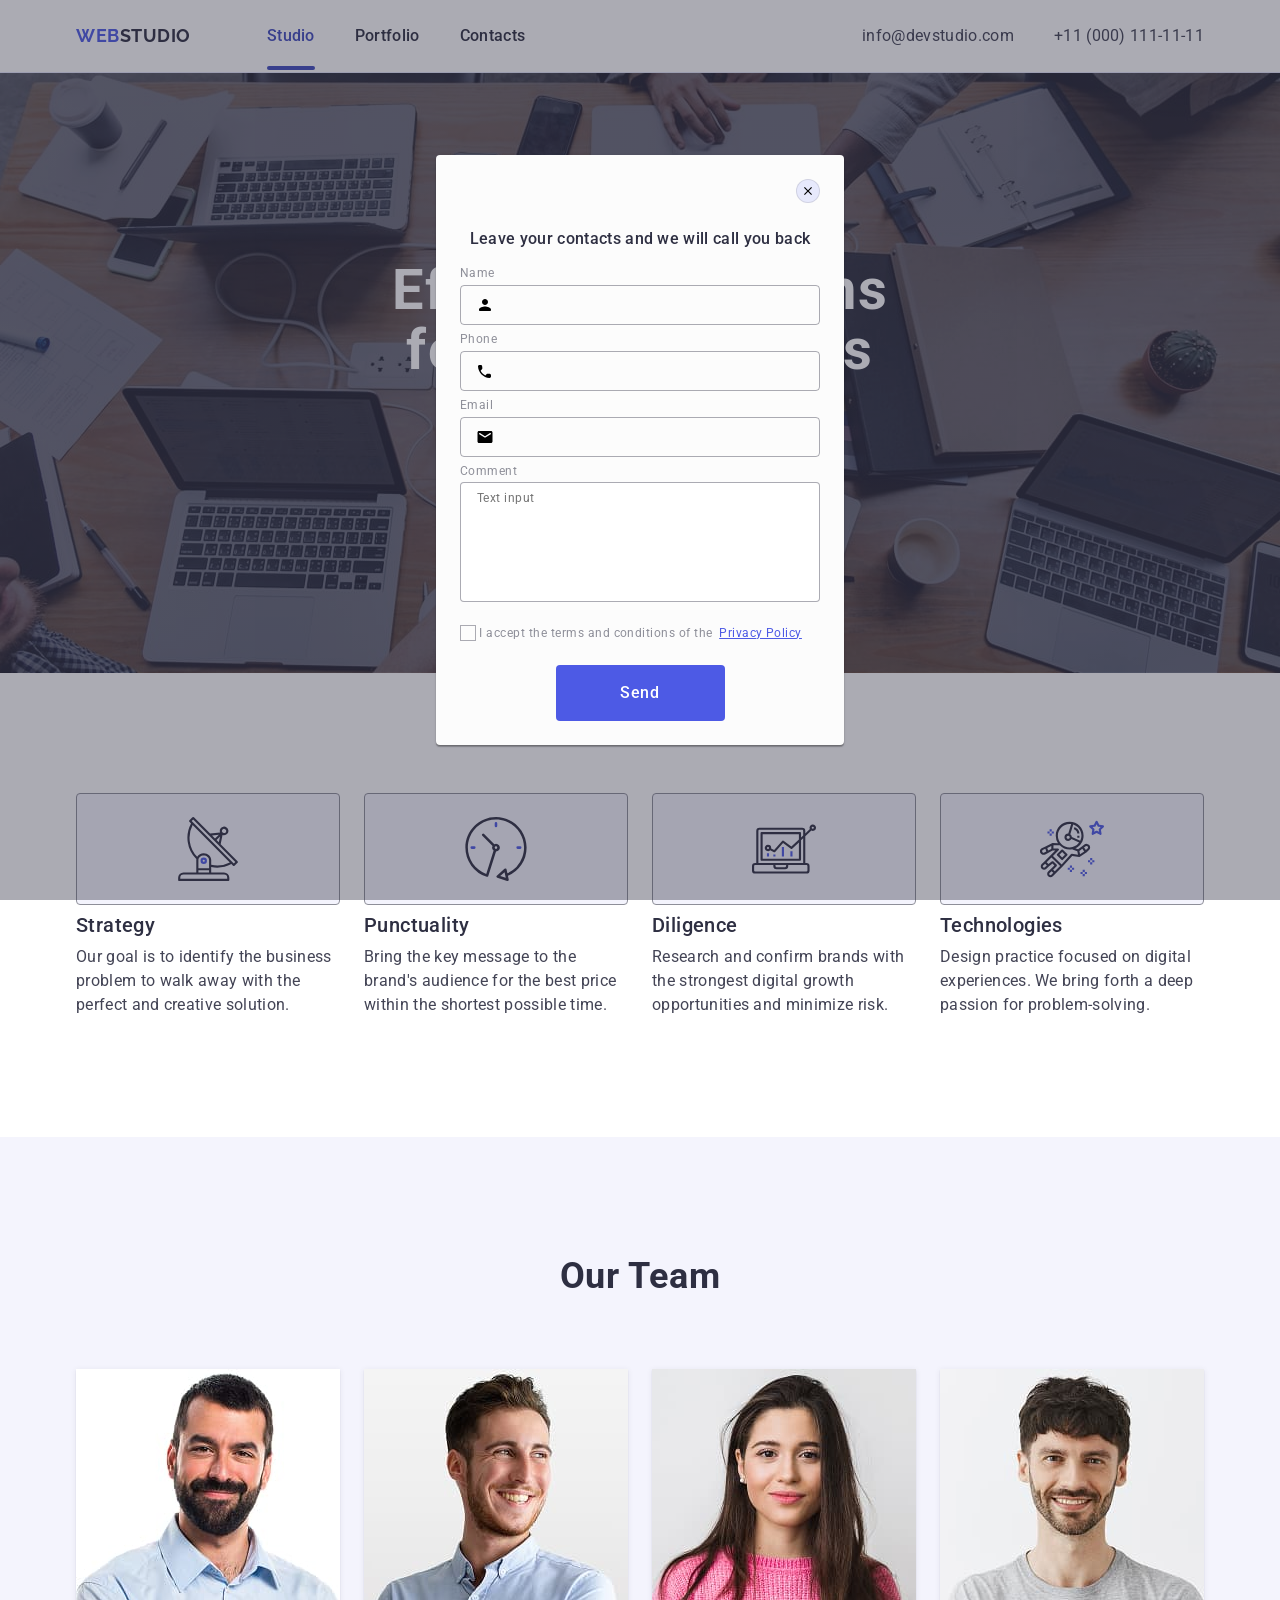
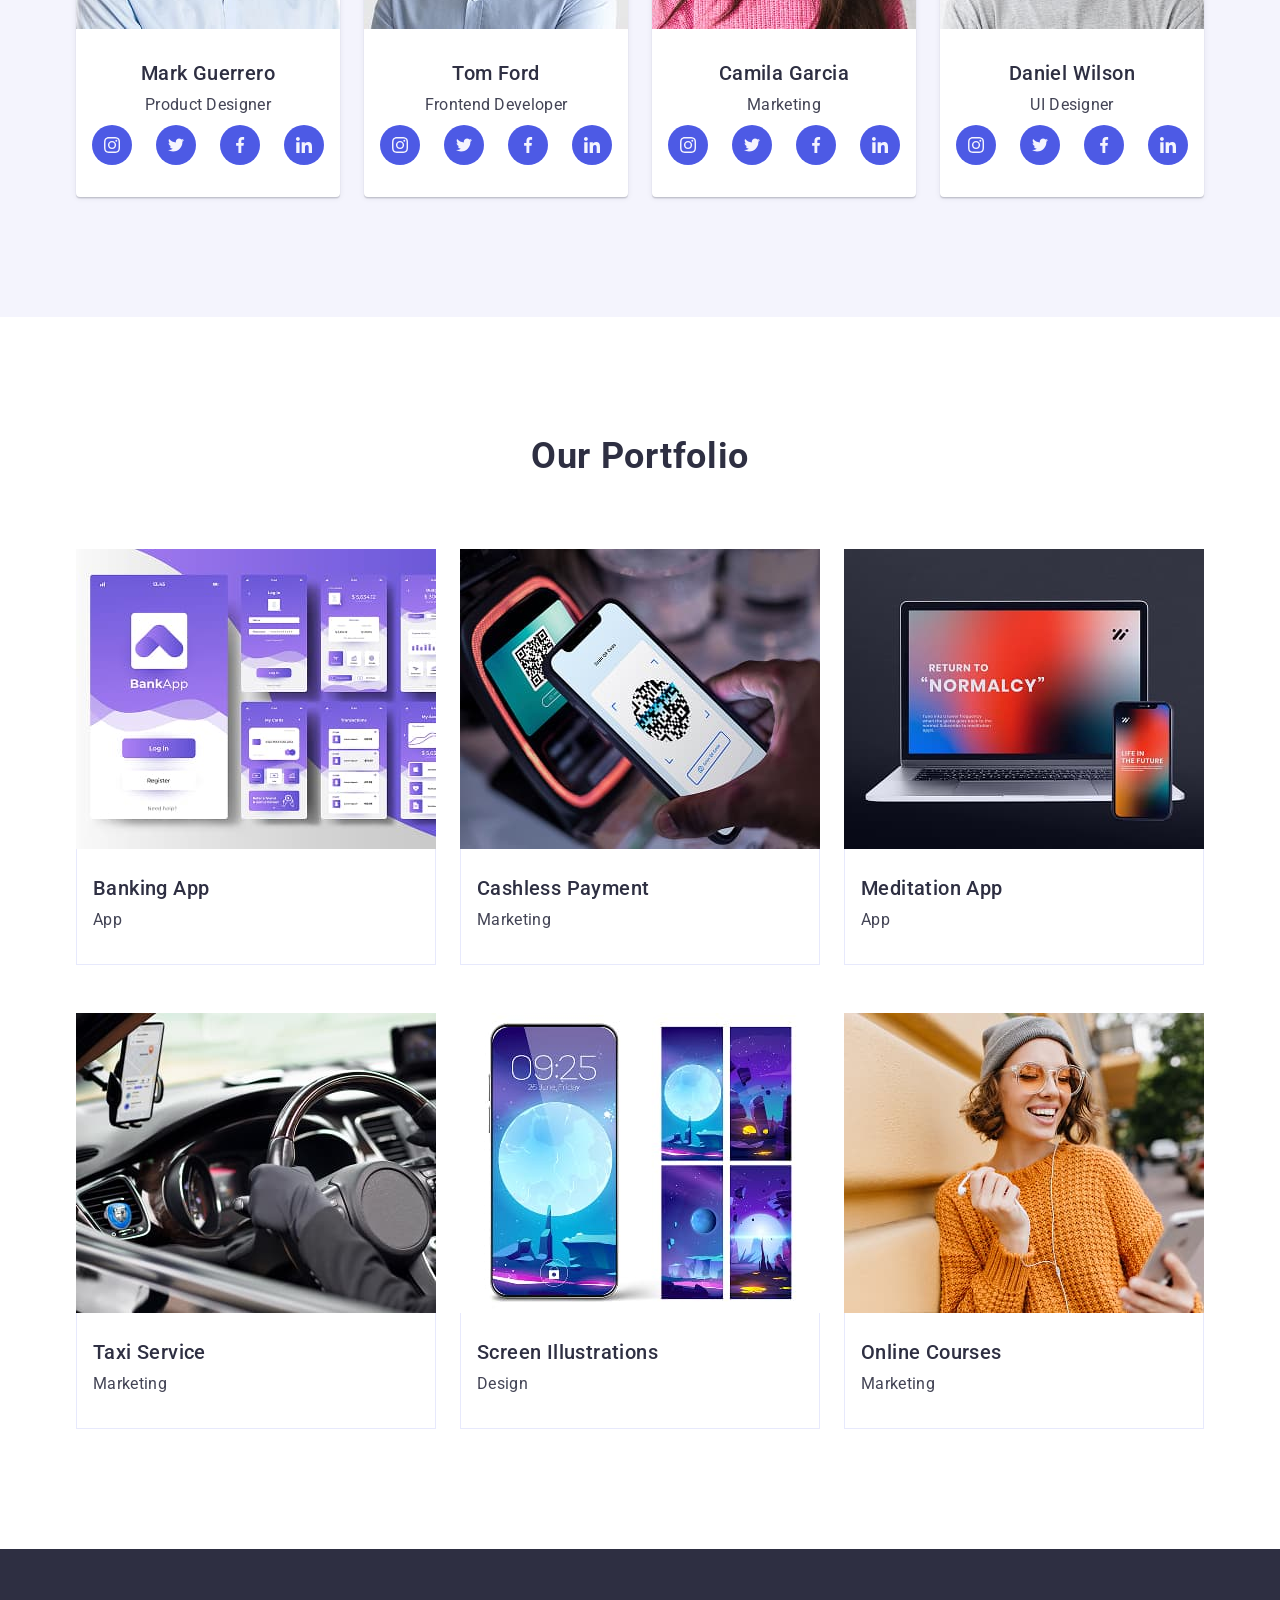
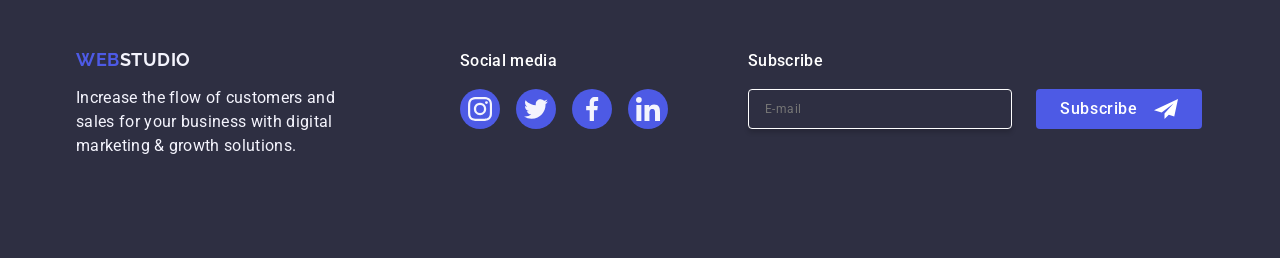
==== commit b8a9fb8e: "fix my hw 5" ====
--- a/index.html
+++ b/index.html
@@ -45,64 +45,6 @@
       <div class="container">
         <h1 class="hero-title">Effective Solutions for Your Business</h1>
         <button type="button" class="hero-button">Order Service</button>
-        <div class="modal-overlay">
-          <div class="modal">
-            <form>
-              <button type="button" class="close-modal-btn">
-                <svg width="8" height="8">
-                  <use href="./images/icons.svg#icon-exide"></use>
-                </svg>
-              </button>
-              <p class="pop-up-paragraph">Leave your contacts and we will call you back</p>
-              <div class="pop-up-field">
-                <label for="name">Name</label>
-                <div class="pop-up-case">
-                  <input type="text" name="name" id="name">
-                  <svg class="pop-up-svg" width="18" height="24">
-                    <use href=".//images/icons.svg#icon-person"></use>
-                  </svg>
-                </div>
-              </div>
-              <div class="pop-up-field">
-                <label for="phone">Phone</label>
-                <div class="pop-up-case">
-                  <input type="tel" name="phone" id="phone">
-                  <svg class="pop-up-svg" width="18" height="24">
-                    <use href=".//images/icons.svg#icon-phone"></use>
-                  </svg>
-                </div>
-              </div>
-              <div class="pop-up-field">
-                <label for="email">Email</label>
-                <div class="pop-up-case">
-                  <input type="email" name="email" id="email">
-                  <svg class="pop-up-svg" width="18" height="24">
-                    <use href=".//images/icons.svg#icon-email"></use>
-                  </svg>
-                </div>
-              </div>
-              <div class="pop-up-field">
-                <label for="comment">Comment</label>
-                <div class="pop-up-coment ">
-                  <textarea name="comment" id="comment" placeholder="Text input"></textarea>
-                </div>
-              </div>
-            </form>
-            <div class="subscription-form">
-              <label for="subscription" class="subscription-label">
-                <input class="subscription-checkbox" type="checkbox" name="subscription" id="subscription">
-                <span class="checkbox-border">
-                  <svg width="10" height="8">
-                    <use href="./images/icons.svg#icon-click"></use>
-                  </svg>
-                </span>
-                I accept the terms and conditions of the
-                <a class="subscription-link" href="#">Privacy Policy</a>
-              </label>
-            </div>
-            <button class="button-form" type="submit">Send</button>
-          </div>
-        </div>
       </div>
     </section>
     <!-- Section feature -->
@@ -452,20 +394,79 @@
           </li>
         </ul>
       </div>
-      <form class="footer-subscribe">
-        <label class="footer-subscribe-label" for="footer-email">
-          <b class="footer-icon-description">Subscribe</b>
-          <input class="footer-subscribe-input" id="footer-email" type="email" name="footer-email" placeholder="E-mail">
-        </label>
-        <button class="footer-subscribe-button" type="submit">
-          Subscribe
-          <svg width="24" height="20">
-            <use href="./images/icons.svg#icon-telegram"></use>
+      <div>
+        <p class="footer-subscribe-text">Subscribe</p>
+        <form class="footer-subscribe">
+          <label class="footer-subscribe-label" for="footer-email">
+            <input class="footer-subscribe-input" id="footer-email" type="email" name="footer-email"
+              placeholder="E-mail">
+          </label>
+          <button class="footer-subscribe-button" type="submit">
+            Subscribe
+            <svg class="footer-btn-svg" width="24" height="24">
+              <use href="./images/icons.svg#icon-telegram"></use>
+            </svg>
+          </button>
+        </form>
+      </div>
+    </div>
+  </footer>
+  <div class="modal-overlay is-open">
+    <div class="modal">
+      <form>
+        <button type="button" class="close-modal-btn">
+          <svg class="close-modal-btn-svg" width="8" height="8">
+            <use href="./images/icons.svg#icon-exide"></use>
           </svg>
         </button>
+        <p class="pop-up-paragraph">Leave your contacts and we will call you back</p>
+        <div class="pop-up-field">
+          <label class="pop-up-label" for="user-name">Name</label>
+          <div class="pop-up-case">
+            <input class="pop-up-input" type="text" name="user-name" id="user-name">
+            <svg class="pop-up-svg" width="18" height="24">
+              <use href=".//images/icons.svg#icon-person"></use>
+            </svg>
+          </div>
+        </div>
+        <div class="pop-up-field">
+          <label class="pop-up-label" for="phone">Phone</label>
+          <div class="pop-up-case">
+            <input class="pop-up-input" type="tel" name="phone" id="phone">
+            <svg class="pop-up-svg" width="18" height="24">
+              <use href=".//images/icons.svg#icon-phone"></use>
+            </svg>
+          </div>
+        </div>
+        <div class="pop-up-field">
+          <label class="pop-up-label" for="email">Email</label>
+          <div class="pop-up-case">
+            <input class="pop-up-input" type="email" name="email" id="email">
+            <svg class="pop-up-svg" width="18" height="24">
+              <use href=".//images/icons.svg#icon-email"></use>
+            </svg>
+          </div>
+        </div>
+        <div class="pop-up-coment-box">
+          <label class="pop-up-label" for="comment">Comment</label>
+          <textarea class="pop-up-coment" name="user-comment" id="user-comment" placeholder="Text input"></textarea>
+        </div>
+        <div class="subscription-form">
+          <input class="checkbox visually-hidden" name="user-privacy" value="true" type="checkbox" id="user-privacy">
+          <label for="user-privacy" class="subscription-label">
+            <span class="checkbox-border">
+              <svg class="checkbox-svg" width="10" height="8">
+                <use href="./images/icons.svg#icon-click"></use>
+              </svg>
+            </span>
+            I accept the terms and conditions of the
+            <a class="subscription-link" href="#">Privacy Policy</a>
+          </label>
+        </div>
+        <button class="button-form" type="submit">Send</button>
       </form>
     </div>
-  </footer>
+  </div>
 </body>
 
 </html>
--- a/css/styles.css
+++ b/css/styles.css
@@ -475,51 +475,60 @@
   color: #fff;
   margin-bottom: 16px;
 }
+.footer-subscribe-text {
+  font-weight: 500;
+  font-size: 16px;
+
+  line-height: 1.5;
+  letter-spacing: 0.02em;
+  color: #fff;
+  margin-bottom: 16px;
+}
 .footer-icon-box {
   margin-right: 80px;
 }
 .footer-subscribe {
   display: flex;
-  align-items: flex-end;
-}
-.footer-subscribe-label {
-  display: flex;
-  flex-direction: column;
+  gap: 24px;
 }
 .footer-subscribe-input {
   border: 1px solid #fff;
   border-radius: 4px;
-  padding: 8px 16px;
+  padding-left: 16px;
   width: 264px;
   height: 40px;
-  background-color: #2e2f42;
-  margin-right: 24px;
-}
-.footer-subscribe-input,
-.footer-subscribe-input::placeholder {
-  font-weight: 400;
+  background-color: transparent;
+
   font-size: 12px;
   line-height: 2;
   letter-spacing: 0.04em;
   color: #fff;
-}
-.footer-subscribe-input:hover,
-.footer-subscribe-input:focus {
   box-shadow: 0 4px 4px 0 rgba(0, 0, 0, 0.15);
 }
+
 .footer-subscribe-button {
-  display: inline-flex;
+  display: flex;
   align-items: center;
   justify-content: center;
   border-radius: 4px;
   padding: 8px 24px;
-  max-width: 165px;
+  min-width: 165px;
   height: 40px;
   cursor: pointer;
 
-  gap: 16px;
+  font-family: "Roboto", sans-serif;
+  font-weight: 500;
+  font-size: 16px;
+  line-height: 1.5;
+  letter-spacing: 0.04em;
+  text-align: center;
   color: #fff;
+
+  border: none;
   background-color: #4d5ae5;
+}
+.footer-btn-svg {
+  margin-left: 16px;
 }
 .footer-subscribe-button svg {
   fill: #fff;
@@ -545,16 +554,18 @@
 }
 .modal-overlay.is-open {
   opacity: 1;
+  visibility: visible;
   pointer-events: auto;
 }
 .modal {
   width: 408px;
+  min-height: 584px;
   padding: 72px 24px 24px 24px;
   border-radius: 4px;
   box-shadow: 0 1px 1px 0 rgba(0, 0, 0, 0.14), 0 1px 3px 0 rgba(0, 0, 0, 0.12),
     0 2px 1px 0 rgba(0, 0, 0, 0.2);
   background: #fcfcfc;
-
+  transition: transform 250ms cubic-bezier(0.4, 0, 0.2, 1);
   position: relative;
 }
 /*  Modal form */
@@ -571,79 +582,98 @@
   height: 24px;
   background-color: #e7e9fc;
   transition: background-color 250ms cubic-bezier(0.4, 0, 0.2, 1);
+
+  display: flex;
+  align-items: center;
+  justify-content: center;
+  padding: 0;
 }
 .close-modal-btn:hover {
+  border: none;
   fill: #ffffff;
   background-color: #404bbf;
 }
+.close-modal-btn-svg {
+  transition: fill 250ms cubic-bezier(0.4, 0, 0.2, 1);
+}
+.pop-up-paragraph {
+  font-family: "Roboto", sans-serif;
+  font-weight: 500;
+  font-size: 16px;
+
+  line-height: 1.5;
+  letter-spacing: 0.02em;
+  text-align: center;
+  color: #2e2f42;
+
+  margin-bottom: 16px;
+}
 .pop-up-field {
-  margin: 0;
-  padding: 0;
-  display: flex;
-  flex-direction: column;
-  border: none;
-  position: relative;
-}
-.pop-up-field label {
-  text-align: left;
-  font-weight: 400;
+  margin-bottom: 8px;
+}
+.pop-up-label {
+  display: block;
   font-size: 12px;
-
   line-height: 1.16;
   letter-spacing: 0.04em;
   color: #8e8f99;
+  text-align: left;
   margin-bottom: 4px;
 }
+
 .pop-up-case {
   position: relative;
   margin-bottom: 8px;
 }
-
-.pop-up-case input {
+.pop-up-input {
   width: 100%;
-  outline: none;
-  padding: 11px 38px;
+  height: 40px;
+  outline: transparent;
+  padding-left: 38px;
   border: 1px solid rgba(46, 47, 66, 0.4);
   border-radius: 4px;
   transition: border-color 250ms cubic-bezier(0.4, 0, 0.2, 1);
 
-  background: #fcfcfc;
-}
-.pop-up-case input:focus {
+  background: transparent;
+}
+.pop-up-input:focus {
   border-color: #4d5ae5;
 }
 .pop-up-svg {
-  display: block;
   position: absolute;
   top: 50%;
-  left: 5%;
+  left: 16px;
   transform: translateY(-50%);
 
-  fill: #2e2f42;
   transition: fill 250ms cubic-bezier(0.4, 0, 0.2, 1);
 }
-.pop-up-case input:focus + .pop-up-svg {
+.pop-up-input:focus + .pop-up-svg {
   fill: #404bbf;
 }
-.pop-up-coment input:focus + .pop-up-svg {
+.pop-up-input:focus + .pop-up-svg {
   fill: #404bbf;
 }
-.pop-up-coment textarea {
+.pop-up-coment-box {
+  margin-bottom: 16px;
+}
+.pop-up-coment {
   width: 100%;
   height: 120px;
+  font-weight: 400;
+  font-size: 12px;
+  line-height: 1.17;
+  letter-spacing: 0.04em;
+  padding: 8px 16px;
+
+  color: rgba(46, 47, 66, 0.4);
   resize: none;
   border: 1px solid rgba(46, 47, 66, 0.4);
   border-radius: 4px;
-  outline: none;
-  padding: 8px 16px;
+  outline: transparent;
   transition: border-color 250ms cubic-bezier(0.4, 0, 0.2, 1);
 }
-.pop-up-coment textarea::placeholder {
-  font-weight: 400;
-  font-size: 12px;
-  color: rgba(46, 47, 66, 0.4);
-}
-.pop-up-coment textarea:focus {
+
+.pop-up-coment:focus {
   border-color: #4d5ae5;
 }
 .subscription-link {
@@ -651,68 +681,78 @@
   color: #4d5ae5;
   margin-left: 3px;
 }
-.pop-up-paragraph {
-  font-weight: 500;
-  font-size: 16px;
-
-  line-height: 1.5;
-  letter-spacing: 0.02em;
-  text-align: center;
-  color: #2e2f42;
-  margin-bottom: 16px;
-}
+
 /* subscription-checkbox */
-.subscription-checkbox {
-  appearance: none;
-}
+
+.visually-hidden {
+  position: absolute;
+  width: 1px;
+  height: 1px;
+  margin: -1px;
+  border: 0;
+  padding: 0;
+  white-space: nowrap;
+  clip-path: inset(100%);
+  clip: rect(0, 0, 0, 0);
+  overflow: hidden;
+}
+
 .checkbox-border {
-  display: flex;
+  display: inline-flex;
   align-items: center;
   justify-content: center;
   width: 16px;
   height: 16px;
-  margin-right: 8px;
-  border-radius: 2px;
   border: 1px solid rgba(46, 47, 66, 0.4);
   fill: transparent;
-}
-.subscription-checkbox:checked + .checkbox-border {
+  transition: background-color 250ms cubic-bezier(0.4, 0, 0.2, 1),
+    border 250ms cubic-bezier(0.4, 0, 0.2, 1),
+    fill 250ms cubic-bezier(0.4, 0, 0.2, 1);
+}
+.checkbox:checked + .subscription-label .checkbox-border {
+  background-color: #4d5ae5;
   border: none;
   fill: #fff;
-  background-color: #4d5ae5;
 }
 
 .subscription-form {
-  display: flex;
   margin-bottom: 24px;
+}
+.subscription-label {
+  font-size: 12px;
+  line-height: 1.17;
+  letter-spacing: 0.04em;
+  color: #8e8f99;
+}
+.checkbox-svg {
+}
+/* .subscription-text {
+  gap: 8px;
+
   font-weight: 400;
   font-size: 12px;
   line-height: 1.16;
   letter-spacing: 0.04em;
   color: #8e8f99;
-}
-.subscription-label {
-  display: flex;
-  align-items: center;
-}
-.subscription-text {
-  gap: 8px;
-
-  font-weight: 400;
-  font-size: 12px;
-  line-height: 1.16;
+} */
+.button-form {
+  display: block;
+  font-family: "Roboto", sans-serif;
+  font-weight: 500;
+  font-size: 16px;
+  line-height: 1.5;
   letter-spacing: 0.04em;
-  color: #8e8f99;
-}
-.button-form {
+  text-align: center;
+
+  cursor: pointer;
   border-radius: 4px;
   border: none;
-  padding: 16px 32px;
-  width: 169px;
+  min-width: 169px;
   height: 56px;
   background-color: #4d5ae5;
   color: #ffffff;
-  transition: box-shadow 250ms cubic-bezier(0.4, 0, 0.2, 1);
+  transition: background-color 250ms cubic-bezier(0.4, 0, 0.2, 1);
+  margin: 0 auto;
 }
 
 .button-form:hover,
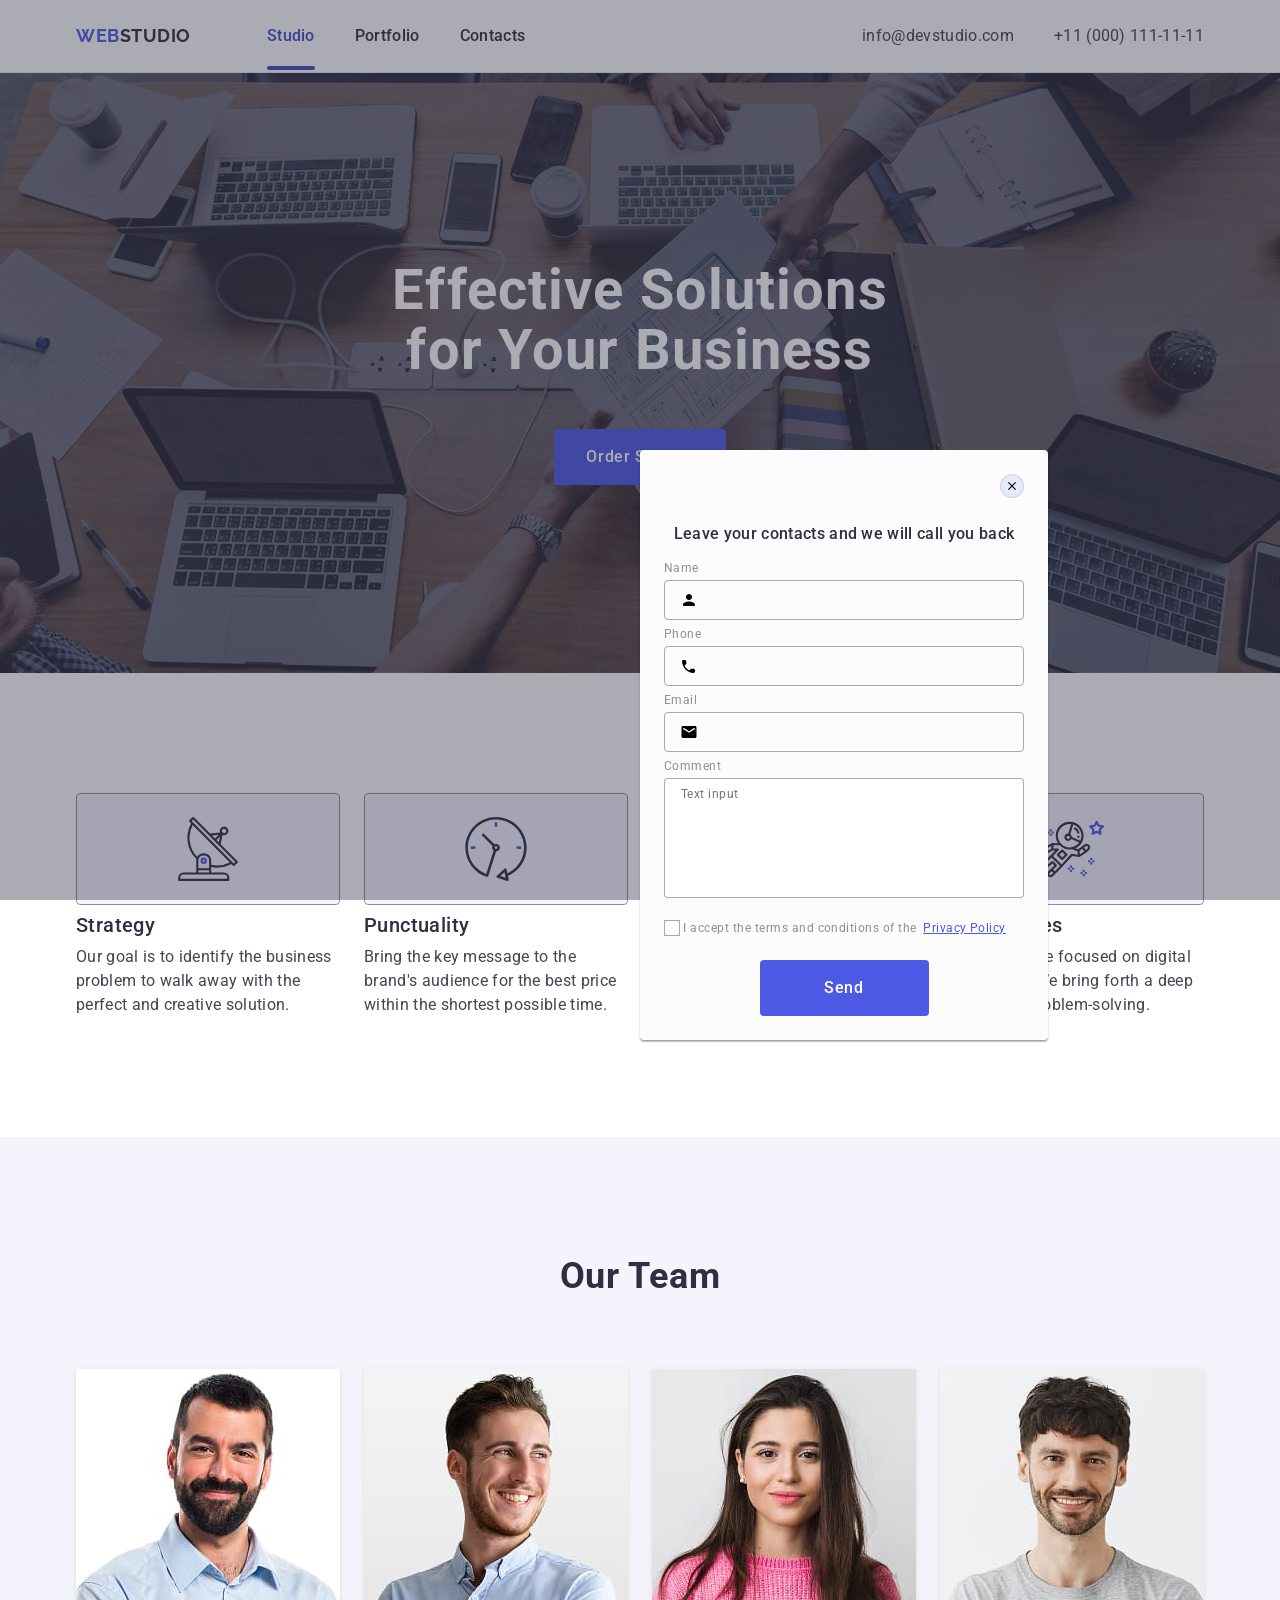
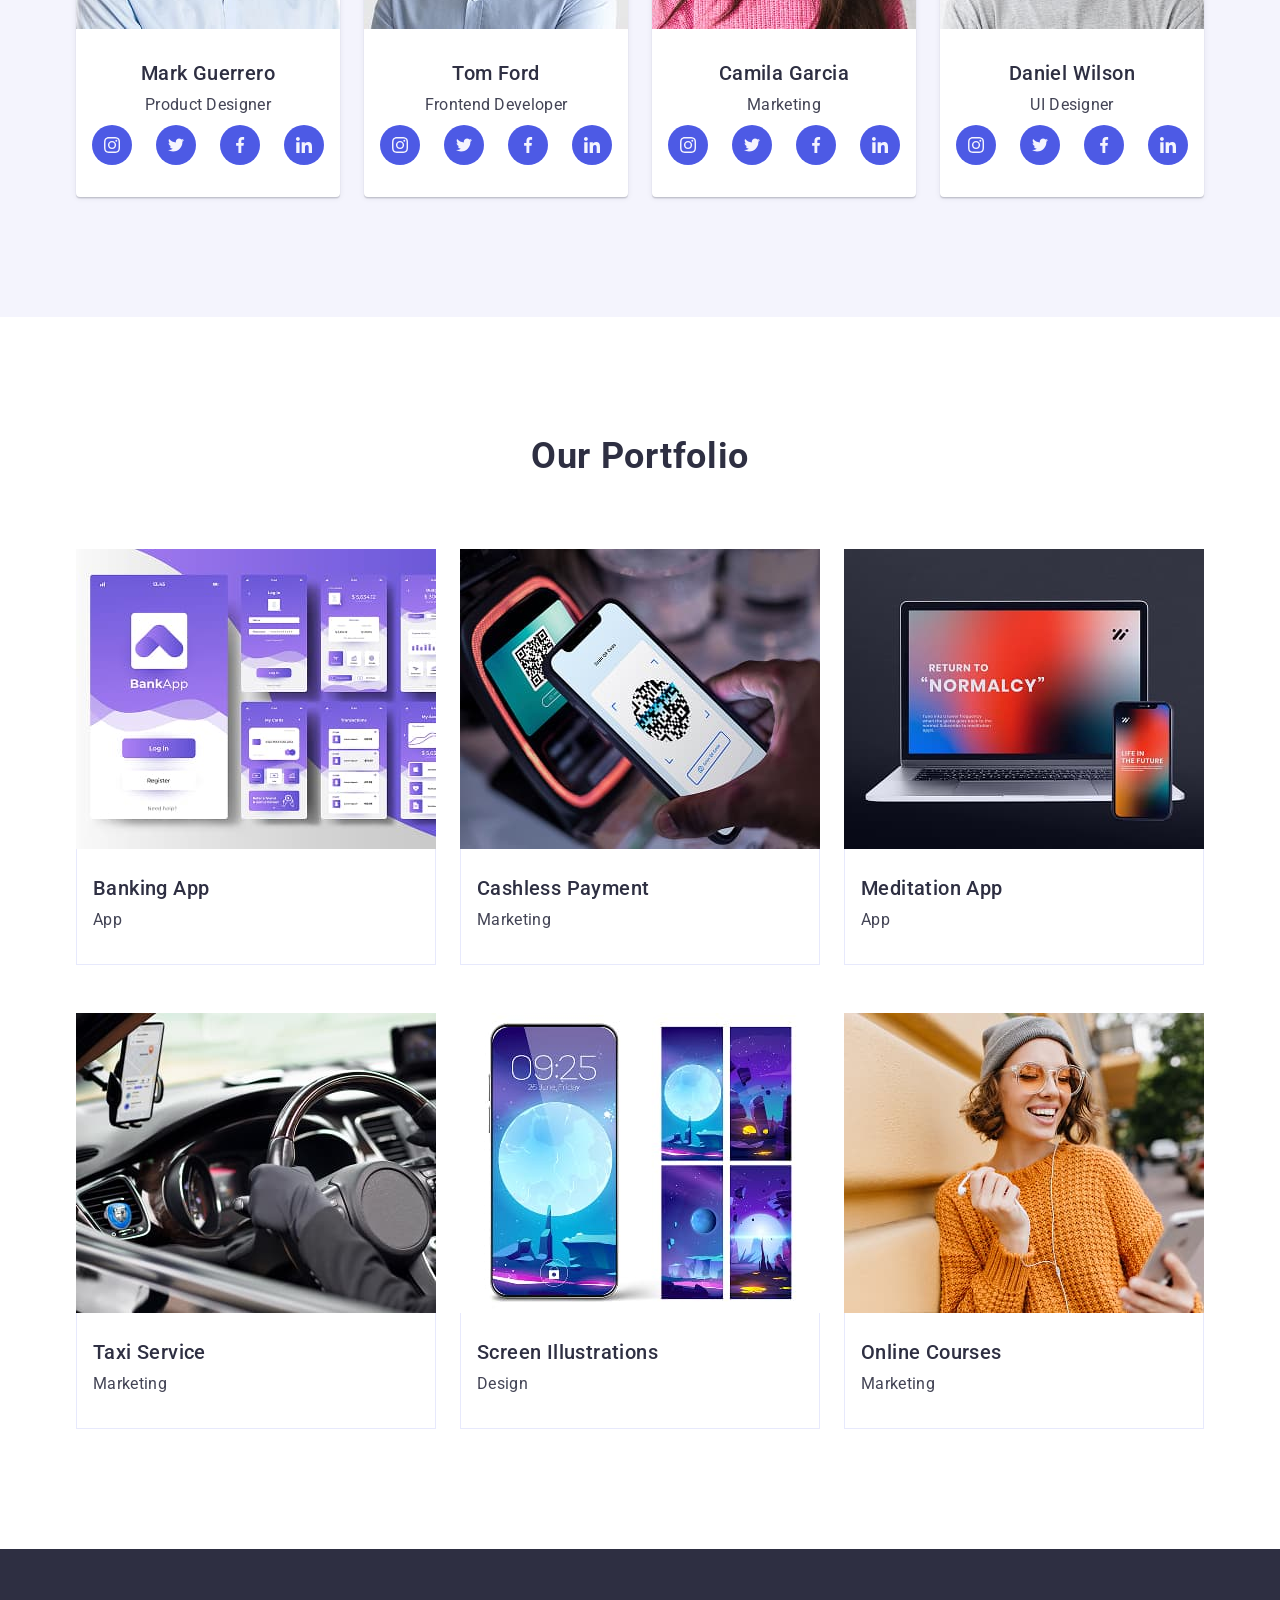
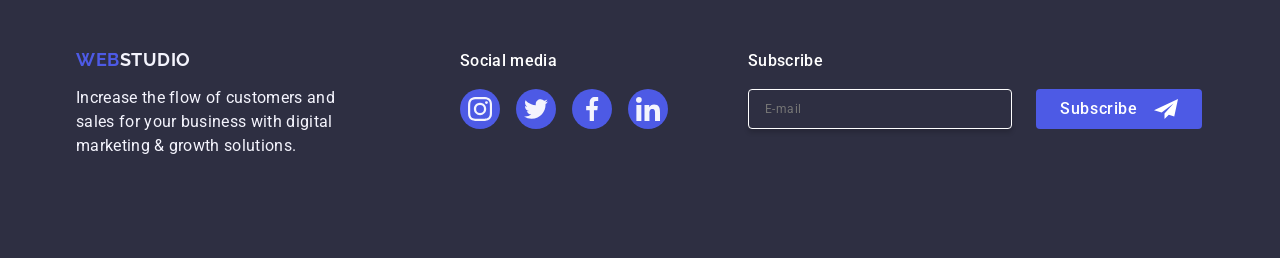
==== commit 83defb3d: "fix modal" ====
--- a/index.html
+++ b/index.html
@@ -413,13 +413,13 @@
   </footer>
   <div class="modal-overlay is-open">
     <div class="modal">
+      <button type="button" class="close-modal-btn">
+        <svg class="close-modal-btn-svg" width="8" height="8">
+          <use href="./images/icons.svg#icon-exide"></use>
+        </svg>
+      </button>
+      <p class="pop-up-paragraph">Leave your contacts and we will call you back</p>
       <form>
-        <button type="button" class="close-modal-btn">
-          <svg class="close-modal-btn-svg" width="8" height="8">
-            <use href="./images/icons.svg#icon-exide"></use>
-          </svg>
-        </button>
-        <p class="pop-up-paragraph">Leave your contacts and we will call you back</p>
         <div class="pop-up-field">
           <label class="pop-up-label" for="user-name">Name</label>
           <div class="pop-up-case">
@@ -448,7 +448,7 @@
           </div>
         </div>
         <div class="pop-up-coment-box">
-          <label class="pop-up-label" for="comment">Comment</label>
+          <label class="pop-up-label" for="user-comment">Comment</label>
           <textarea class="pop-up-coment" name="user-comment" id="user-comment" placeholder="Text input"></textarea>
         </div>
         <div class="subscription-form">
--- a/css/styles.css
+++ b/css/styles.css
@@ -550,7 +550,8 @@
   pointer-events: none;
 
   background-color: rgba(46, 47, 66, 0.4);
-  transition: opacity 250ms cubic-bezier(0.4, 0, 0.2, 1);
+  transition: opacity 250ms cubic-bezier(0.4, 0, 0.2, 1),
+    visibility 250ms cubic-bezier(0.4, 0, 0.2, 1);
 }
 .modal-overlay.is-open {
   opacity: 1;
@@ -558,6 +559,8 @@
   pointer-events: auto;
 }
 .modal {
+  top: 50%;
+  left: 50%;
   width: 408px;
   min-height: 584px;
   padding: 72px 24px 24px 24px;
@@ -566,7 +569,7 @@
     0 2px 1px 0 rgba(0, 0, 0, 0.2);
   background: #fcfcfc;
   transition: transform 250ms cubic-bezier(0.4, 0, 0.2, 1);
-  position: relative;
+  position: absolute;
 }
 /*  Modal form */
 
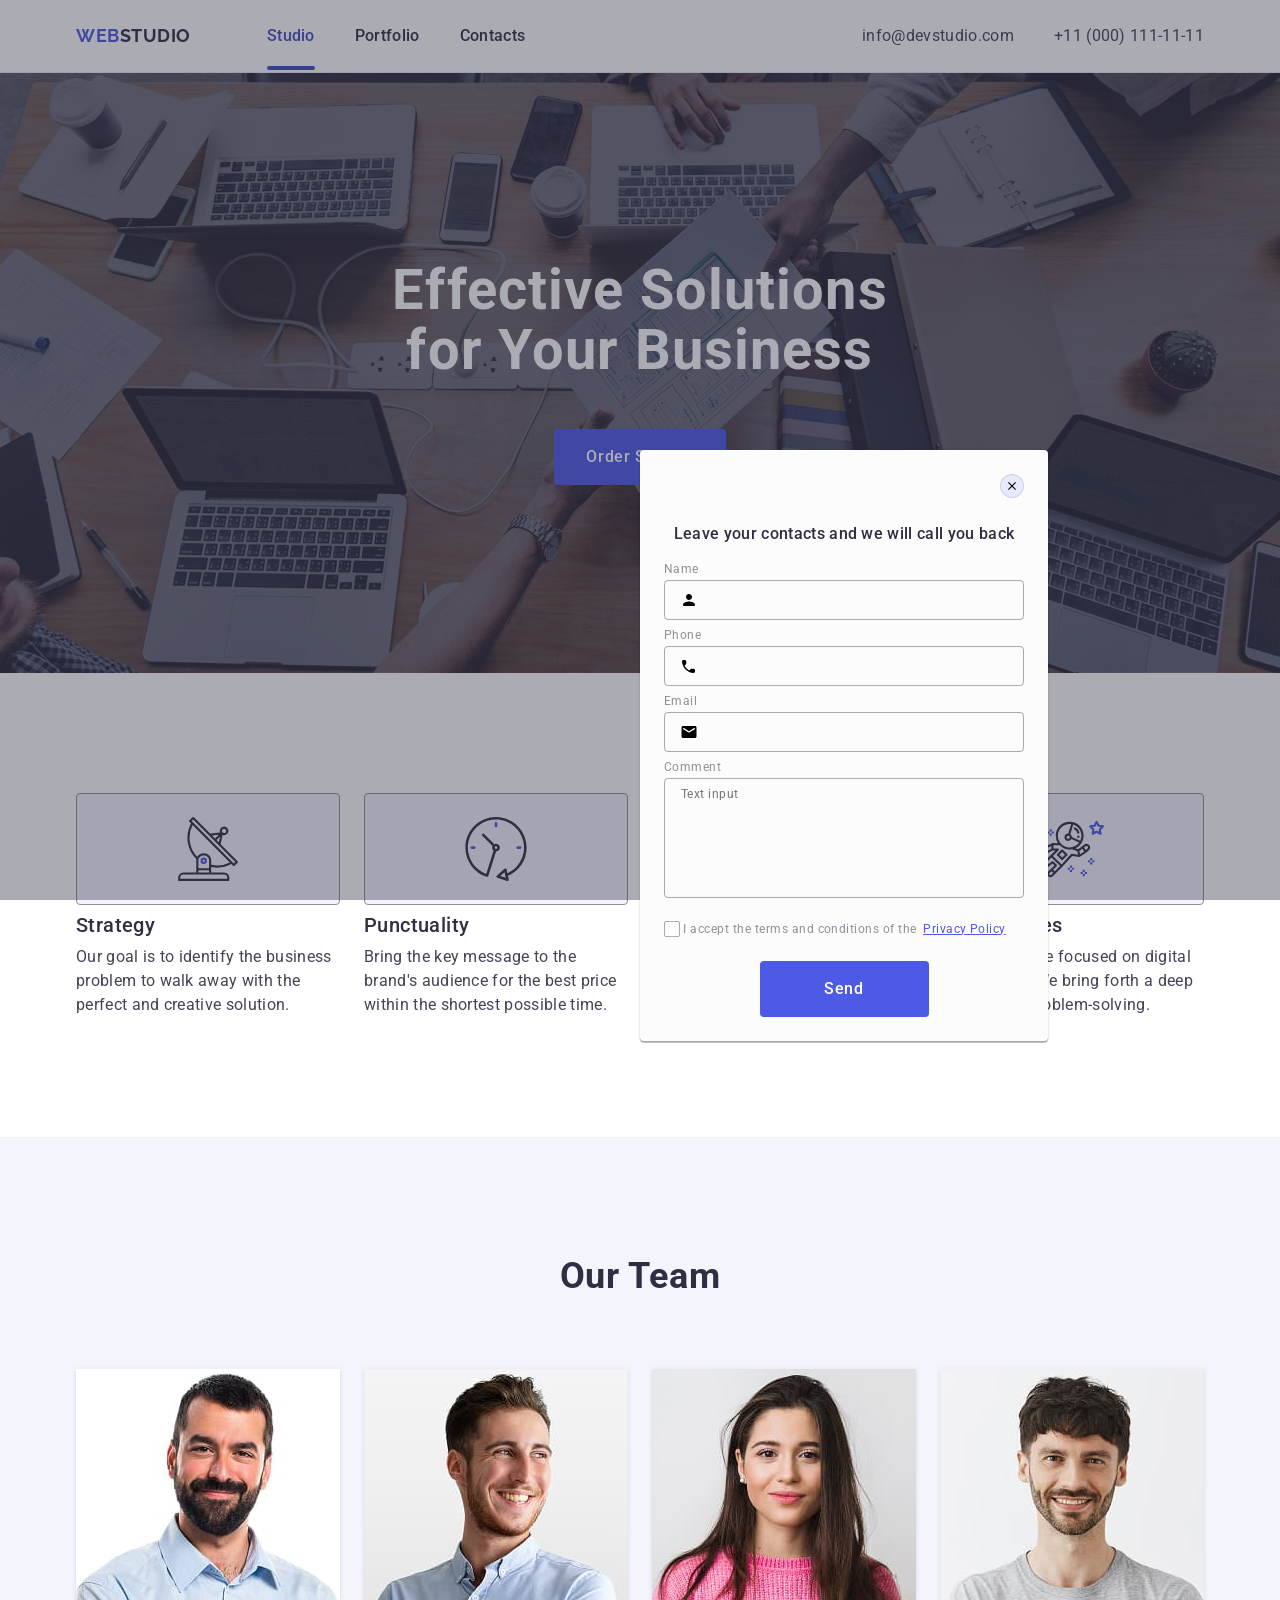
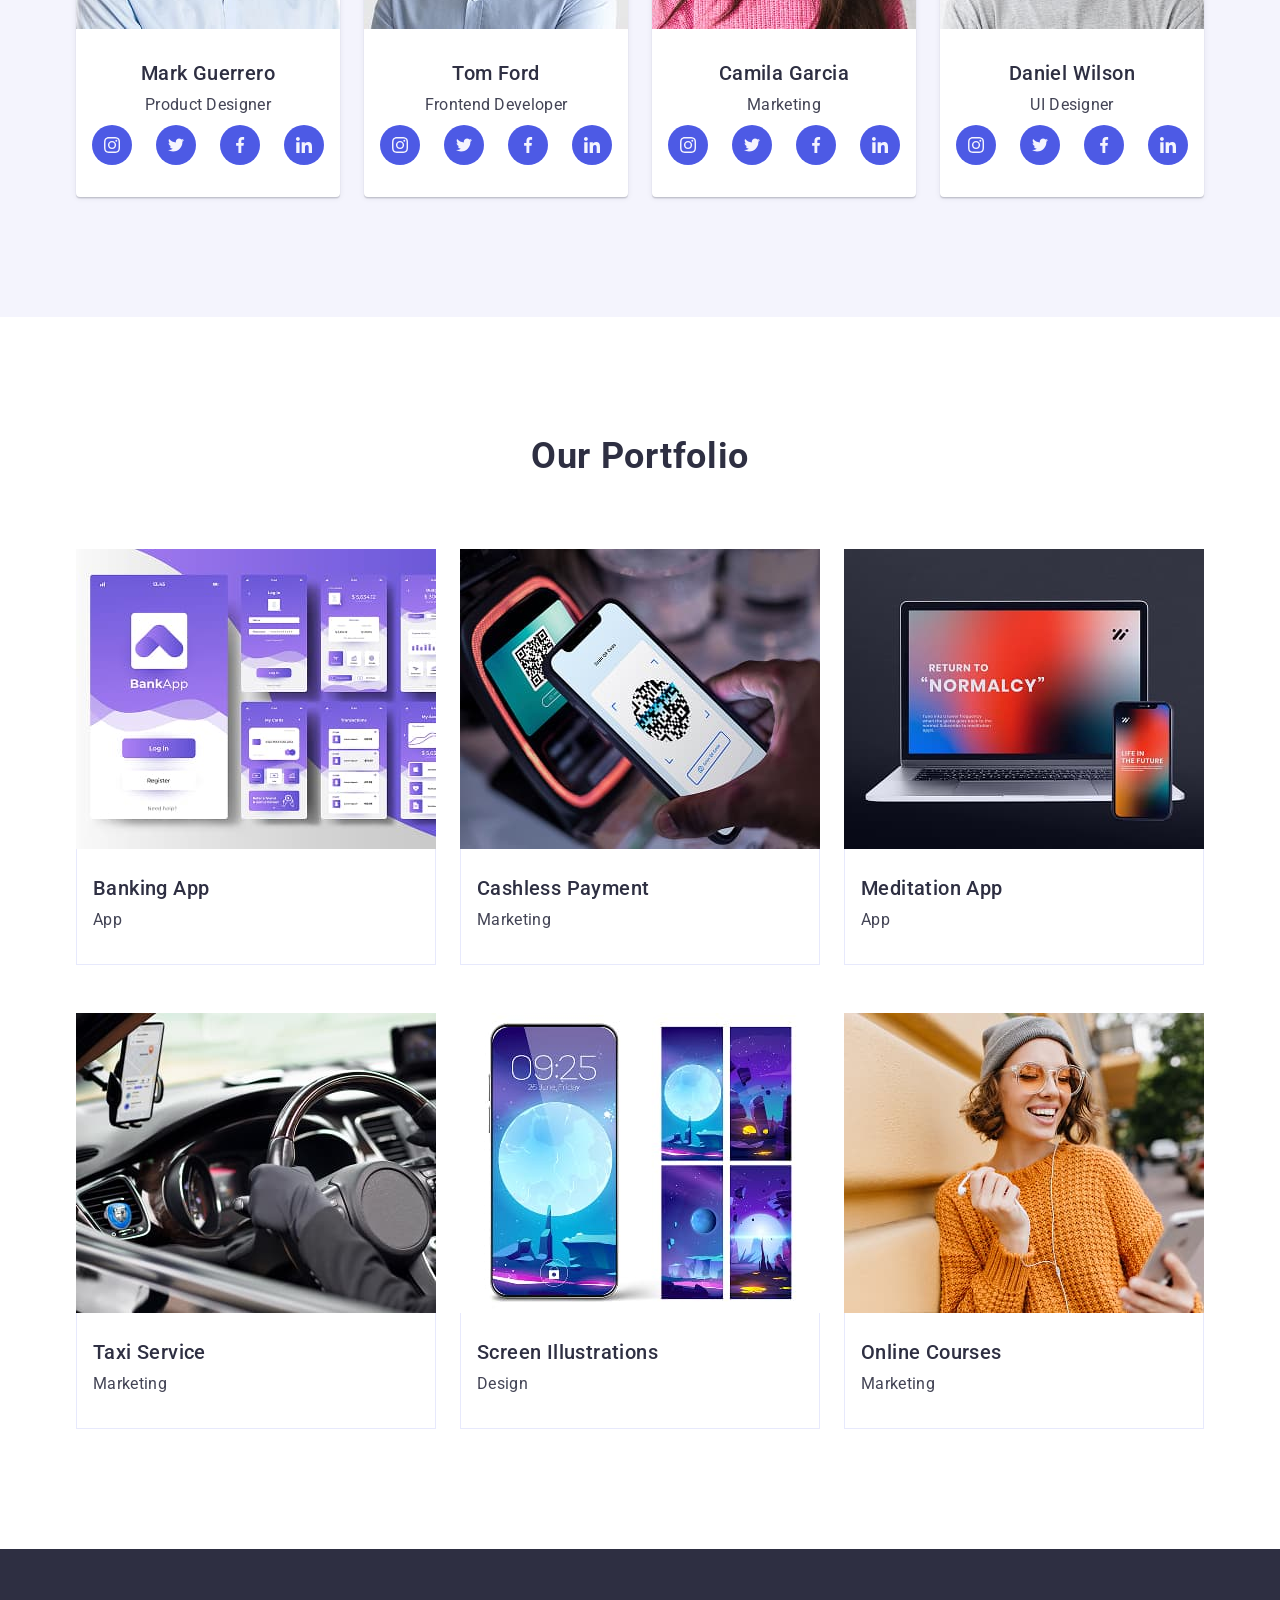
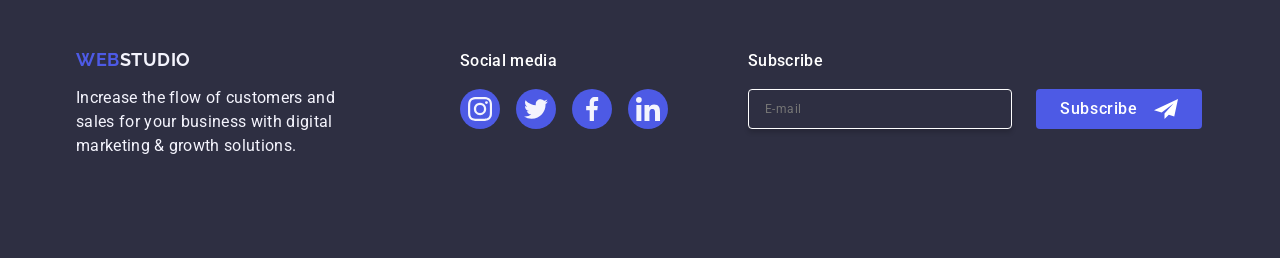
==== commit d8ef0bcb: "fix" ====
--- a/index.html
+++ b/index.html
@@ -394,7 +394,7 @@
           </li>
         </ul>
       </div>
-      <div>
+      <div class="footer-subscribe-container">
         <p class="footer-subscribe-text">Subscribe</p>
         <form class="footer-subscribe">
           <label class="footer-subscribe-label" for="footer-email">
@@ -425,7 +425,7 @@
           <div class="pop-up-case">
             <input class="pop-up-input" type="text" name="user-name" id="user-name">
             <svg class="pop-up-svg" width="18" height="24">
-              <use href=".//images/icons.svg#icon-person"></use>
+              <use href="./images/icons.svg#icon-person"></use>
             </svg>
           </div>
         </div>
@@ -434,7 +434,7 @@
           <div class="pop-up-case">
             <input class="pop-up-input" type="tel" name="phone" id="phone">
             <svg class="pop-up-svg" width="18" height="24">
-              <use href=".//images/icons.svg#icon-phone"></use>
+              <use href="./images/icons.svg#icon-phone"></use>
             </svg>
           </div>
         </div>
@@ -443,7 +443,7 @@
           <div class="pop-up-case">
             <input class="pop-up-input" type="email" name="email" id="email">
             <svg class="pop-up-svg" width="18" height="24">
-              <use href=".//images/icons.svg#icon-email"></use>
+              <use href="./images/icons.svg#icon-email"></use>
             </svg>
           </div>
         </div>
--- a/css/styles.css
+++ b/css/styles.css
@@ -584,14 +584,16 @@
   width: 24px;
   height: 24px;
   background-color: #e7e9fc;
-  transition: background-color 250ms cubic-bezier(0.4, 0, 0.2, 1);
+  transition: background-color 250ms cubic-bezier(0.4, 0, 0.2, 1),
+    border 250ms cubic-bezier(0.4, 0, 0.2, 1);
 
   display: flex;
   align-items: center;
   justify-content: center;
   padding: 0;
 }
-.close-modal-btn:hover {
+.close-modal-btn:hover,
+.close-modal-btn:focus {
   border: none;
   fill: #ffffff;
   background-color: #404bbf;
@@ -617,7 +619,7 @@
 .pop-up-label {
   display: block;
   font-size: 12px;
-  line-height: 1.16;
+  line-height: 1.17;
   letter-spacing: 0.04em;
   color: #8e8f99;
   text-align: left;
@@ -651,10 +653,7 @@
   transition: fill 250ms cubic-bezier(0.4, 0, 0.2, 1);
 }
 .pop-up-input:focus + .pop-up-svg {
-  fill: #404bbf;
-}
-.pop-up-input:focus + .pop-up-svg {
-  fill: #404bbf;
+  fill: #4d5ae5;
 }
 .pop-up-coment-box {
   margin-bottom: 16px;
@@ -672,6 +671,7 @@
   resize: none;
   border: 1px solid rgba(46, 47, 66, 0.4);
   border-radius: 4px;
+  background-color: transparent;
   outline: transparent;
   transition: border-color 250ms cubic-bezier(0.4, 0, 0.2, 1);
 }
@@ -706,6 +706,7 @@
   justify-content: center;
   width: 16px;
   height: 16px;
+  border-radius: 2px;
   border: 1px solid rgba(46, 47, 66, 0.4);
   fill: transparent;
   transition: background-color 250ms cubic-bezier(0.4, 0, 0.2, 1),
@@ -713,9 +714,9 @@
     fill 250ms cubic-bezier(0.4, 0, 0.2, 1);
 }
 .checkbox:checked + .subscription-label .checkbox-border {
-  background-color: #4d5ae5;
+  background-color: #404bbf;
   border: none;
-  fill: #fff;
+  fill: #f4f4fd;
 }
 
 .subscription-form {
